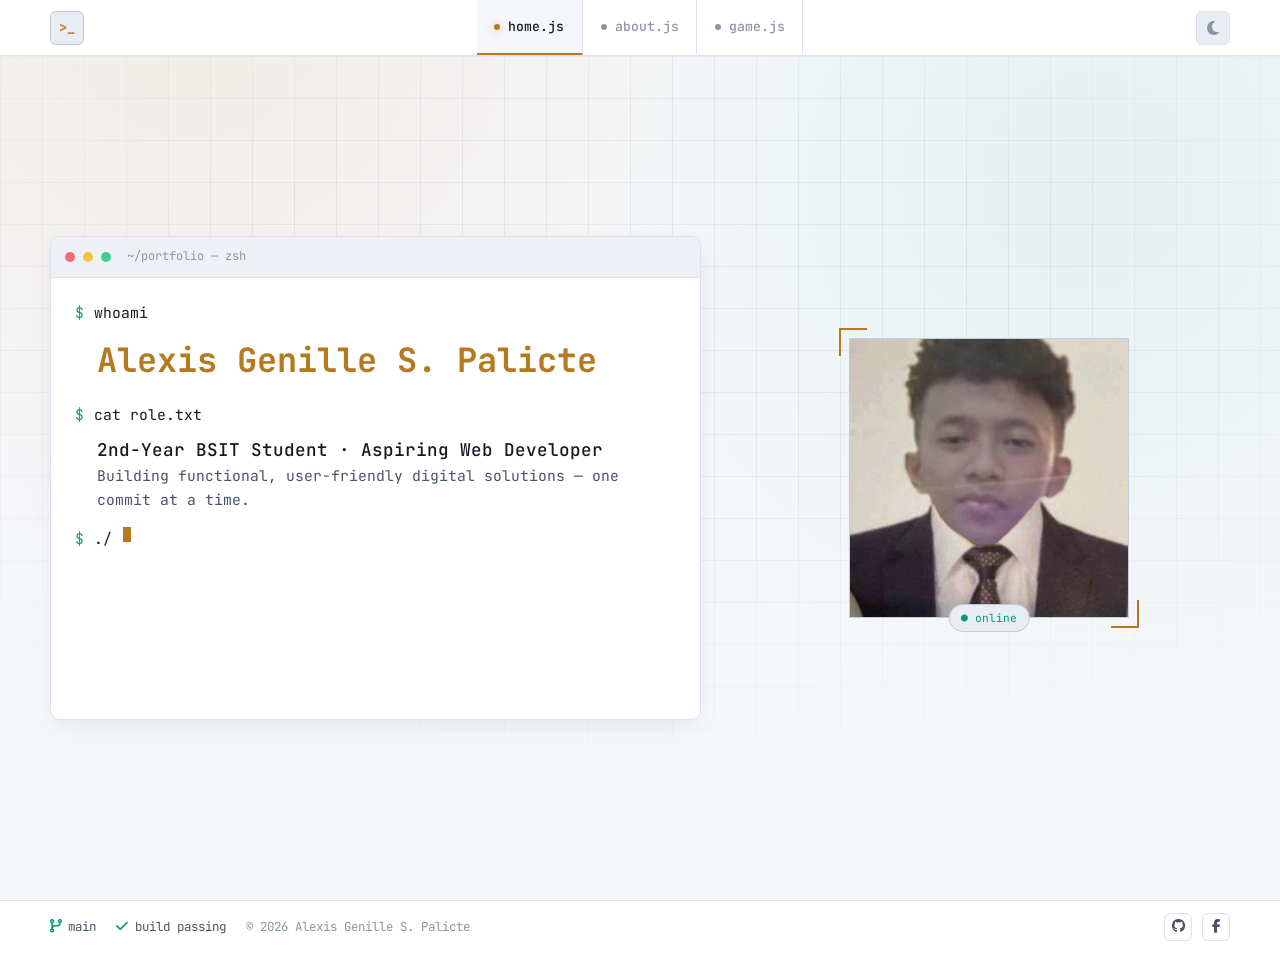
==== index.html @ ab134017 "first commit" ====
<!DOCTYPE html>
<html lang="en">
<head>
  <meta charset="UTF-8">
  <meta name="viewport" content="width=device-width, initial-scale=1.0">

  <!-- SEO Meta Tags -->
  <title>Alexis Genille S. Palicte | Web Developer</title>
  <meta name="description" content="Portfolio of Alexis Genille S. Palicte, 2nd-Year BSIT Student at the University of Mindanao and aspiring web developer. Building functional and user-friendly digital solutions.">
  <meta name="keywords" content="Alexis Genille Palicte, BSIT, University of Mindanao, Web Developer, Portfolio, Student">
  <meta name="author" content="Alexis Genille S. Palicte">

  <!-- Open Graph -->
  <meta property="og:title" content="Alexis Genille S. Palicte | Web Developer">
  <meta property="og:description" content="2nd-Year BSIT Student at the University of Mindanao. Building functional & user-friendly digital solutions.">
  <meta property="og:type" content="website">
  <meta property="og:image" content="2x2.jpg">
  <meta property="og:url" content="index.html">

  <!-- Twitter Card -->
  <meta name="twitter:card" content="summary">
  <meta name="twitter:title" content="Alexis Genille S. Palicte | Web Developer">
  <meta name="twitter:description" content="2nd-Year BSIT Student at the University of Mindanao.">
  <meta name="twitter:image" content="2x2.jpg">

  <!-- Google Fonts: JetBrains Mono / Inter -->
  <link rel="preconnect" href="https://fonts.googleapis.com">
  <link rel="preconnect" href="https://fonts.gstatic.com" crossorigin>
  <link href="https://fonts.googleapis.com/css2?family=JetBrains+Mono:wght@400;500;600;700;800&family=Inter:wght@400;500;600;700;800&display=swap" rel="stylesheet">

  <!-- Font Awesome 6 (Free) -->
  <link rel="stylesheet" href="https://cdnjs.cloudflare.com/ajax/libs/font-awesome/6.5.2/css/all.min.css">

  <!-- Favicon (inline SVG "AP") -->
  <link rel="icon" href="data:image/svg+xml,<svg xmlns='http://www.w3.org/2000/svg' viewBox='0 0 100 100'><rect width='100' height='100' rx='20' fill='%230a0e14'/><text x='50' y='65' font-size='38' font-family='monospace' font-weight='bold' fill='%23f0a93c' text-anchor='middle'>AP</text></svg>">

  <!-- Theme-color meta (read by browsers for UI tinting) -->
  <meta name="theme-color" content="#0a0e14" id="metaThemeColor">

  <!-- Anti-FOUC: apply saved theme before page renders -->
  <script>
    (function(){try{var t=localStorage.getItem('theme');if(t==='light'){document.documentElement.setAttribute('data-theme','light');var m=document.getElementById('metaThemeColor');if(m)m.setAttribute('content','#f6f7fa');}else if(!t&&window.matchMedia('(prefers-color-scheme: light)').matches){document.documentElement.setAttribute('data-theme','light');var m=document.getElementById('metaThemeColor');if(m)m.setAttribute('content','#f6f7fa');}}catch(e){}})();
  </script>

  <!-- Main Stylesheet -->
  <link rel="stylesheet" href="style.css">
</head>

<body>
  <a href="#main" class="skip-link">Skip to main content</a>

  <!-- ==================== NAVIGATION BAR ==================== -->
  <header class="navbar">
    <div class="container navbar__inner">
      <a href="index.html" class="nav-logo" aria-label="Alexis Palicte — Home">>_</a>

      <nav class="nav-links" id="navLinks" aria-label="Main navigation">
        <a href="index.html" class="nav-link active" aria-current="page"><span class="tab-dot"></span>home.js</a>
        <a href="about.html" class="nav-link"><span class="tab-dot"></span>about.js</a>
        <a href="game.html" class="nav-link"><span class="tab-dot"></span>game.js</a>
      </nav>

      <div class="nav-actions">
        <button class="theme-toggle" id="themeToggle" aria-label="Toggle light/dark theme" title="Toggle theme">
          <i class="fa-solid fa-sun" aria-hidden="true"></i>
        </button>
        <button class="nav-toggle" id="navToggle" aria-label="Toggle navigation menu" aria-expanded="false" aria-controls="navLinks">
          <i class="fa-solid fa-bars" aria-hidden="true"></i>
        </button>
      </div>
    </div>
  </header>

  <!-- ==================== HERO SECTION ==================== -->
  <main id="main">
    <section class="hero">
      <div class="container hero__inner">
        <!-- Left: Terminal-style intro -->
        <div class="terminal win fade-in">
          <div class="win__bar">
            <span class="win__dot win__dot--red"></span>
            <span class="win__dot win__dot--yellow"></span>
            <span class="win__dot win__dot--green"></span>
            <span class="win__path">~/portfolio — zsh</span>
          </div>
          <div class="terminal__body">
            <p class="terminal__line"><span class="terminal__prompt">$</span><span class="terminal__cmd">whoami</span></p>
            <p class="terminal__out">
              <span class="hero__name">Alexis Genille S. Palicte</span>
            </p>

            <p class="terminal__line"><span class="terminal__prompt">$</span><span class="terminal__cmd">cat role.txt</span></p>
            <p class="terminal__out">
              <span class="hero__title">2nd-Year BSIT Student · Aspiring Web Developer</span><br>
              <span class="hero__tagline">Building functional, user-friendly digital solutions — one commit at a time.</span>
            </p>

            <p class="terminal__line"><span class="terminal__prompt">$</span><span class="terminal__cmd">./contact --list</span><span class="cursor" aria-hidden="true"></span></p>

            <div class="terminal__actions">
              <a href="https://github.com/Alexis20050" target="_blank" rel="noopener noreferrer" class="social-btn social-btn--github">
                <i class="fa-brands fa-github" aria-hidden="true"></i> GitHub
              </a>
              <a href="https://www.facebook.com/kyrie.strong.3" target="_blank" rel="noopener noreferrer" class="social-btn social-btn--fb">
                <i class="fa-brands fa-facebook-f" aria-hidden="true"></i> Facebook
              </a>
              <a href="mailto:a.palicte.558276@umindanao.edu.ph" class="social-btn social-btn--email">
                <i class="fa-solid fa-envelope" aria-hidden="true"></i> Email
              </a>
            </div>

            <div class="cta-btns" style="margin-top: 1rem;">
              <a href="about.html" class="btn btn--primary"><i class="fa-solid fa-arrow-right" aria-hidden="true"></i> View Portfolio</a>
            </div>
          </div>
        </div>

        <!-- Right: Profile image -->
        <div class="hero__img-wrap fade-in">
          <div class="hero__img-frame">
            <img src="2x2.jpg" alt="Professional portrait of Alexis Genille S. Palicte" class="hero__img">
            <span class="hero__img-tag">● online</span>
          </div>
        </div>
      </div>
    </section>
  </main>

  <!-- ==================== FOOTER ==================== -->
  <footer class="footer">
    <div class="container footer__inner">
      <div class="footer__status">
        <span><i class="fa-solid fa-code-branch" aria-hidden="true"></i> main</span>
        <span><i class="fa-solid fa-check" aria-hidden="true"></i> build passing</span>
        <span class="footer__tagline">&copy; 2026 Alexis Genille S. Palicte</span>
      </div>
      <div class="footer__socials">
        <a href="https://github.com/Alexis20050" target="_blank" rel="noopener noreferrer" aria-label="GitHub profile">
          <i class="fa-brands fa-github" aria-hidden="true"></i>
        </a>
        <a href="https://www.facebook.com/kyrie.strong.3" target="_blank" rel="noopener noreferrer" aria-label="Facebook profile">
          <i class="fa-brands fa-facebook-f" aria-hidden="true"></i>
        </a>
      </div>
    </div>
  </footer>

  <!-- Shared JavaScript -->
  <script src="script.js"></script>
</body>
</html>
---- style.css ----
/* ============================================================
   PERSONAL PORTFOLIO WEBSITE — Alexis Genille S. Palicte
   Design system: "editor" — a dark IDE-inspired identity built
   for a working programmer, not a template.
   ============================================================ */

/* ---------- CSS Custom Properties (Theme) ---------- */
:root {
  /* surfaces */
  --bg: #0a0e14;
  --bg-raised: #0f1420;
  --bg-panel: #121826;
  --bg-panel-2: #182131;
  --bg-inset: #060911;

  /* borders */
  --border: #212b3d;
  --border-strong: #2e3a52;

  /* text */
  --text: #e8edf6;
  --text-muted: #90a0b7;
  --text-dim: #5b6883;

  /* accents — amber "compiling" + teal "success" + violet "keyword" */
  --accent: #f0a93c;
  --accent-dim: #c98a2e;
  --accent-soft: rgba(240, 169, 60, 0.12);
  --teal: #35d6b0;
  --teal-soft: rgba(53, 214, 176, 0.12);
  --violet: #b58cf5;
  --violet-soft: rgba(181, 140, 245, 0.12);
  --red: #f16b6f;

  /* legacy aliases kept so nothing silently breaks */
  --primary: var(--accent);
  --primary-dark: var(--accent-dim);
  --secondary: var(--teal);
  --white: var(--bg-panel);
  --text-dark: var(--text);
  --text-light: var(--text-muted);
  --bg-light: var(--bg);

  --shadow: 0 24px 60px -12px rgba(0, 0, 0, 0.55);
  --shadow-sm: 0 8px 24px -6px rgba(0, 0, 0, 0.4);
  --radius: 10px;
  --radius-sm: 6px;
  --transition: 0.2s cubic-bezier(0.4, 0, 0.2, 1);
  --nav-height: 56px;

  --font-mono: 'JetBrains Mono', 'Fira Code', ui-monospace, monospace;
  --font-main: 'Inter', system-ui, sans-serif;

  /* ambient effects */
  color-scheme: dark;
  --bg-glow-1: rgba(240, 169, 60, 0.06);
  --bg-glow-2: rgba(53, 214, 176, 0.05);
  --grid-line: rgba(255, 255, 255, 0.025);
  --overlay: rgba(6, 9, 17, 0.75);
}

/* ============================================================
   LIGHT THEME — "editor light"
   Overrides on <html data-theme="light">. Set early by an
   inline script so there is never a flash of the wrong theme.
   ============================================================ */
html[data-theme="light"] {
  color-scheme: light;

  /* surfaces */
  --bg: #f6f7fa;
  --bg-raised: #ffffff;
  --bg-panel: #ffffff;
  --bg-panel-2: #edf0f5;
  --bg-inset: #e8ecf3;

  /* borders */
  --border: #dce2ec;
  --border-strong: #c2cbda;

  /* text */
  --text: #151a25;
  --text-muted: #48536a;
  --text-dim: #8b96a9;

  /* accents — darkened for readable contrast on light surfaces */
  --accent: #b7791f;
  --accent-dim: #996419;
  --accent-soft: rgba(183, 121, 31, 0.13);
  --teal: #0d9877;
  --teal-soft: rgba(13, 152, 119, 0.12);
  --violet: #7c5cf0;
  --violet-soft: rgba(124, 92, 240, 0.12);
  --red: #d64550;

  /* ambient effects */
  --bg-glow-1: rgba(183, 121, 31, 0.09);
  --bg-glow-2: rgba(13, 152, 119, 0.07);
  --grid-line: rgba(21, 26, 37, 0.055);
  --overlay: rgba(21, 26, 37, 0.45);

  --shadow: 0 24px 60px -12px rgba(21, 26, 37, 0.18);
  --shadow-sm: 0 8px 24px -6px rgba(21, 26, 37, 0.1);
}

/* Light-mode micro overrides for values hardcoded for the dark theme */
html[data-theme="light"] .hero__img,
html[data-theme="light"] .about-bio__img {
  filter: grayscale(0.08) contrast(1.02);
}

html[data-theme="light"] .social-btn--github i { color: #334155; }
html[data-theme="light"] .social-btn--fb i     { color: #1e6fd9; }

html[data-theme="light"] .nav-link.active .tab-dot {
  box-shadow: 0 0 8px rgba(183, 121, 31, 0.5);
}

/* Smooth cross-fade when the theme is switched (JS adds/removes the class) */
html.theme-transition *,
html.theme-transition *::before,
html.theme-transition *::after {
  transition: background-color 0.3s ease, border-color 0.3s ease,
              color 0.3s ease, box-shadow 0.3s ease, fill 0.3s ease !important;
}

/* ---------- Reset & Base ---------- */
* {
  margin: 0;
  padding: 0;
  box-sizing: border-box;
}

html {
  scroll-behavior: smooth;
}

@media (prefers-reduced-motion: reduce) {
  html { scroll-behavior: auto; }
  *, *::before, *::after {
    animation-duration: 0.001ms !important;
    animation-iteration-count: 1 !important;
    transition-duration: 0.001ms !important;
    scroll-behavior: auto !important;
  }
}

body {
  font-family: var(--font-main);
  background-color: var(--bg);
  background-image:
    radial-gradient(circle at 15% 0%, var(--bg-glow-1), transparent 40%),
    radial-gradient(circle at 85% 20%, var(--bg-glow-2), transparent 40%);
  background-attachment: fixed;
  color: var(--text);
  line-height: 1.65;
  min-height: 100vh;
  display: flex;
  flex-direction: column;
  padding-top: var(--nav-height);
}

img {
  max-width: 100%;
  display: block;
}

a {
  text-decoration: none;
  color: var(--accent);
  transition: color var(--transition);
}

a:hover {
  color: #f6c479;
}

ul {
  list-style: none;
}

.container {
  width: min(1180px, 100% - 3rem);
  margin-inline: auto;
}

h1, h2, h3, h4 {
  line-height: 1.25;
  font-weight: 700;
  letter-spacing: -0.01em;
}

.section {
  padding: 5.5rem 0;
}

/* Section header styled as a code comment + file path */
.section__eyebrow {
  display: inline-flex;
  align-items: center;
  gap: 0.5rem;
  font-family: var(--font-mono);
  font-size: 0.8rem;
  color: var(--teal);
  margin-bottom: 0.9rem;
}

.section__eyebrow::before {
  content: '//';
  color: var(--text-dim);
}

.section__header {
  margin-bottom: 3rem;
}

.section__header h2 {
  font-family: var(--font-mono);
  font-size: clamp(1.5rem, 3.4vw, 2.1rem);
  color: var(--text);
  font-weight: 600;
}

.section__header h2 .fn {
  color: var(--violet);
}

.section__header h2 .punc {
  color: var(--text-dim);
}

.section__header p {
  color: var(--text-muted);
  margin-top: 0.6rem;
  max-width: 560px;
  font-size: 0.98rem;
}

/* ---------- Focus Styles (Accessibility) ---------- */
a:focus-visible,
button:focus-visible,
input:focus-visible,
select:focus-visible,
textarea:focus-visible {
  outline: 2px solid var(--accent);
  outline-offset: 2px;
  border-radius: 4px;
}

/* ---------- Skip Link ---------- */
.skip-link {
  position: absolute;
  top: -100px;
  left: 16px;
  background: var(--accent);
  color: #1a1200;
  font-weight: 600;
  padding: 0.6rem 1rem;
  border-radius: var(--radius-sm);
  z-index: 9999;
  transition: top var(--transition);
}

.skip-link:focus {
  top: 10px;
}

/* ============================================================
   NAVIGATION — styled as an editor tab bar
   ============================================================ */
.navbar {
  position: fixed;
  top: 0;
  left: 0;
  right: 0;
  height: var(--nav-height);
  background: var(--bg-raised);
  border-bottom: 1px solid var(--border);
  z-index: 1000;
}

.navbar__inner {
  height: 100%;
  display: flex;
  align-items: center;
  justify-content: space-between;
  gap: 1rem;
}

/* Logo badge — prompt glyph */
.nav-logo {
  display: inline-flex;
  align-items: center;
  justify-content: center;
  width: 34px;
  height: 34px;
  border-radius: var(--radius-sm);
  background: var(--bg-inset);
  border: 1px solid var(--border-strong);
  color: var(--accent);
  font-family: var(--font-mono);
  font-weight: 700;
  font-size: 0.85rem;
  transition: border-color var(--transition), color var(--transition);
  flex-shrink: 0;
}

.nav-logo:hover {
  border-color: var(--accent);
  color: #f6c479;
}

/* Nav links styled as file tabs */
.nav-links {
  display: flex;
  align-items: stretch;
  gap: 0;
  height: 100%;
}

.nav-link {
  display: inline-flex;
  align-items: center;
  gap: 0.5rem;
  padding: 0 1.1rem;
  height: 100%;
  color: var(--text-dim);
  font-family: var(--font-mono);
  font-weight: 500;
  font-size: 0.82rem;
  line-height: 1;
  border-right: 1px solid var(--border);
  border-bottom: 2px solid transparent;
  transition: background var(--transition), color var(--transition), border-color var(--transition);
}

.nav-link i {
  font-size: 0.85rem;
  color: inherit;
}

.nav-link .tab-dot {
  width: 6px;
  height: 6px;
  border-radius: 50%;
  background: var(--text-dim);
  flex-shrink: 0;
}

.nav-link:hover {
  color: var(--text);
  background: var(--bg-panel);
}

/* Active state — the "open file" tab */
.nav-link.active {
  color: var(--text);
  background: var(--bg);
  border-bottom-color: var(--accent);
}

.nav-link.active .tab-dot {
  background: var(--accent);
  box-shadow: 0 0 8px rgba(240, 169, 60, 0.7);
}

/* Hamburger (mobile) */
.nav-toggle {
  display: none;
  background: none;
  border: none;
  font-size: 1.3rem;
  color: var(--text);
  cursor: pointer;
  padding: 0.5rem;
  border-radius: var(--radius-sm);
}

.nav-toggle:hover {
  color: var(--accent);
}

/* Nav actions group (hamburger + theme toggle) */
.nav-actions {
  display: flex;
  align-items: center;
  gap: 0.6rem;
}

/* Theme toggle — editor-style button */
.theme-toggle {
  display: inline-flex;
  align-items: center;
  justify-content: center;
  width: 34px;
  height: 34px;
  background: var(--bg-inset);
  border: 1px solid var(--border);
  border-radius: var(--radius-sm);
  color: var(--text-dim);
  cursor: pointer;
  font-size: 1rem;
  line-height: 1;
  transition: border-color var(--transition), color var(--transition), background var(--transition);
}

.theme-toggle:hover {
  border-color: var(--accent);
  color: var(--accent);
}

.theme-toggle:active {
  transform: scale(0.92);
}

.theme-toggle i {
  pointer-events: none;
}

/* ============================================================
   FOOTER — styled as an editor status bar
   ============================================================ */
.footer {
  background: var(--bg-raised);
  border-top: 1px solid var(--border);
  color: var(--text-muted);
  padding: 0;
  margin-top: auto;
  font-family: var(--font-mono);
  font-size: 0.78rem;
}

.footer__inner {
  display: flex;
  align-items: center;
  justify-content: space-between;
  gap: 1.5rem;
  padding: 0.75rem 0;
  flex-wrap: wrap;
}

.footer__status {
  display: flex;
  align-items: center;
  gap: 1.25rem;
  flex-wrap: wrap;
}

.footer__status span {
  display: inline-flex;
  align-items: center;
  gap: 0.4rem;
  white-space: nowrap;
}

.footer__status i {
  color: var(--teal);
  font-size: 0.85rem;
}

.footer__center {
  text-align: center;
  color: var(--text-dim);
}

.footer__tagline {
  color: var(--text-dim);
}

.footer__socials {
  display: flex;
  gap: 0.6rem;
}

.footer__socials a {
  display: inline-flex;
  align-items: center;
  justify-content: center;
  width: 28px;
  height: 28px;
  border-radius: var(--radius-sm);
  background: var(--bg-panel);
  border: 1px solid var(--border);
  color: var(--text-muted);
  font-size: 0.85rem;
  transition: background var(--transition), color var(--transition), border-color var(--transition);
}

.footer__socials a:hover {
  border-color: var(--accent);
  color: var(--accent);
}

/* ============================================================
   IDE WINDOW CHROME (shared component)
   Used for hero terminal, cards, project repo cards
   ============================================================ */
.win {
  background: var(--bg-panel);
  border: 1px solid var(--border);
  border-radius: var(--radius);
  box-shadow: var(--shadow-sm);
  overflow: hidden;
}

.win__bar {
  display: flex;
  align-items: center;
  gap: 0.5rem;
  padding: 0.65rem 0.9rem;
  background: var(--bg-panel-2);
  border-bottom: 1px solid var(--border);
}

.win__dot {
  width: 10px;
  height: 10px;
  border-radius: 50%;
  background: var(--border-strong);
}

.win__dot--red { background: #f16b6f; }
.win__dot--yellow { background: #f0c33c; }
.win__dot--green { background: #3fcf8e; }

.win__path {
  margin-left: 0.5rem;
  font-family: var(--font-mono);
  font-size: 0.75rem;
  color: var(--text-dim);
}

/* ============================================================
   HOME PAGE — HERO
   ============================================================ */
.hero {
  position: relative;
  min-height: calc(100vh - var(--nav-height));
  display: flex;
  align-items: center;
  overflow: hidden;
  padding: 3.5rem 0;
}

.hero::before {
  content: '';
  position: absolute;
  inset: 0;
  background-image: linear-gradient(var(--grid-line) 1px, transparent 1px),
    linear-gradient(90deg, var(--grid-line) 1px, transparent 1px);
  background-size: 42px 42px;
  mask-image: radial-gradient(ellipse 80% 60% at 50% 30%, black 40%, transparent 100%);
  pointer-events: none;
}

.hero__inner {
  position: relative;
  z-index: 1;
  display: grid;
  grid-template-columns: 1.15fr 0.85fr;
  align-items: center;
  gap: 3rem;
}

/* Terminal-style intro */
.terminal {
  width: 100%;
  font-family: var(--font-mono);
}

.terminal__body {
  padding: 1.4rem 1.5rem 1.6rem;
  font-size: 0.92rem;
}

.terminal__line {
  display: flex;
  gap: 0.6rem;
  margin-bottom: 0.5rem;
  color: var(--text-muted);
  flex-wrap: wrap;
}

.terminal__prompt {
  color: var(--teal);
  flex-shrink: 0;
}

.terminal__cmd {
  color: var(--text);
}

.terminal__out {
  color: var(--text-muted);
  margin-left: 1.4rem;
  margin-bottom: 0.9rem;
}

.terminal__out strong {
  color: var(--text);
  font-weight: 600;
}

.hero__name {
  font-family: var(--font-mono);
  font-size: clamp(1.5rem, 3.4vw, 2.1rem);
  font-weight: 700;
  color: var(--accent);
  margin: 0.15rem 0 0.35rem;
}

.hero__title {
  font-size: clamp(0.98rem, 1.6vw, 1.1rem);
  color: var(--text);
  font-weight: 500;
}

.hero__tagline {
  font-size: 0.92rem;
  color: var(--text-muted);
  margin-top: 0.35rem;
  max-width: 460px;
}

.cursor {
  display: inline-block;
  width: 8px;
  height: 1.05em;
  background: var(--accent);
  margin-left: 2px;
  vertical-align: text-bottom;
  animation: blink 1s step-end infinite;
}

@keyframes blink {
  0%, 50% { opacity: 1; }
  50.01%, 100% { opacity: 0; }
}

.terminal__actions {
  display: flex;
  flex-wrap: wrap;
  gap: 0.7rem;
  margin-top: 1.3rem;
  padding-top: 1.1rem;
  border-top: 1px dashed var(--border);
}

/* Social buttons */
.social-btn {
  display: inline-flex;
  align-items: center;
  gap: 0.5rem;
  padding: 0.5rem 0.9rem;
  border-radius: var(--radius-sm);
  font-weight: 500;
  font-size: 0.82rem;
  font-family: var(--font-mono);
  background: var(--bg-panel-2);
  color: var(--text-muted);
  border: 1px solid var(--border);
  transition: transform var(--transition), border-color var(--transition), color var(--transition);
}

.social-btn i {
  font-size: 0.95rem;
}

.social-btn--github i  { color: #cbd5e1; }
.social-btn--fb i      { color: #6ab0f3; }
.social-btn--email i   { color: var(--accent); }

.social-btn:hover {
  transform: translateY(-2px);
  border-color: var(--border-strong);
  color: var(--text);
}

/* CTA buttons */
.cta-btns {
  display: flex;
  flex-wrap: wrap;
  gap: 0.9rem;
}

.btn {
  display: inline-flex;
  align-items: center;
  justify-content: center;
  gap: 0.5rem;
  padding: 0.7rem 1.5rem;
  border-radius: var(--radius-sm);
  font-weight: 600;
  font-size: 0.88rem;
  font-family: var(--font-mono);
  border: 1px solid transparent;
  cursor: pointer;
  transition: transform var(--transition), box-shadow var(--transition), background var(--transition), color var(--transition), border-color var(--transition);
}

.btn--primary {
  background: var(--accent);
  color: #1a1200;
  box-shadow: 0 4px 18px rgba(240, 169, 60, 0.25);
}

.btn--primary:hover {
  background: #f6c479;
  transform: translateY(-2px);
  box-shadow: 0 8px 22px rgba(240, 169, 60, 0.32);
  color: #1a1200;
}

.btn--secondary {
  background: var(--teal);
  color: #06231c;
  box-shadow: 0 4px 18px rgba(53, 214, 176, 0.25);
}

.btn--secondary:hover {
  background: #5fe6c6;
  transform: translateY(-2px);
  color: #06231c;
}

.btn--outline {
  background: transparent;
  color: var(--text);
  border-color: var(--border-strong);
}

.btn--outline:hover {
  border-color: var(--accent);
  color: var(--accent);
  transform: translateY(-2px);
}

/* Hero image — bracket frame instead of a circle avatar */
.hero__img-wrap {
  display: flex;
  justify-content: center;
  align-items: center;
  position: relative;
}

.hero__img-frame {
  position: relative;
  width: min(280px, 80%);
}

.hero__img-frame::before,
.hero__img-frame::after {
  content: '';
  position: absolute;
  width: 26px;
  height: 26px;
  border: 2px solid var(--accent);
  z-index: 2;
}

.hero__img-frame::before {
  top: -10px;
  left: -10px;
  border-right: none;
  border-bottom: none;
}

.hero__img-frame::after {
  bottom: -10px;
  right: -10px;
  border-left: none;
  border-top: none;
}

.hero__img {
  width: 100%;
  aspect-ratio: 1 / 1;
  object-fit: cover;
  border: 1px solid var(--border-strong);
  filter: grayscale(0.25) contrast(1.05);
}

.hero__img-tag {
  position: absolute;
  bottom: -14px;
  left: 50%;
  transform: translateX(-50%);
  background: var(--bg-inset);
  border: 1px solid var(--border-strong);
  color: var(--teal);
  font-family: var(--font-mono);
  font-size: 0.7rem;
  padding: 0.25rem 0.7rem;
  border-radius: 20px;
  white-space: nowrap;
  z-index: 3;
}

/* ============================================================
   ABOUT PAGE — BIO
   ============================================================ */
.about-bio {
  display: grid;
  grid-template-columns: 1.3fr 0.7fr;
  align-items: center;
  gap: 3.5rem;
  padding: 2.5rem;
}

.about-bio__text h2 {
  font-family: var(--font-mono);
  font-size: clamp(1.4rem, 3vw, 1.9rem);
  margin-bottom: 1.2rem;
  color: var(--text);
}

.about-bio__text h2 span {
  color: var(--accent);
}

.about-bio__text p {
  color: var(--text-muted);
  margin-bottom: 1rem;
  font-size: 0.96rem;
}

.about-bio__img-wrap {
  text-align: center;
}

.about-bio__img {
  width: 260px;
  height: 260px;
  object-fit: cover;
  border: 1px solid var(--border-strong);
  border-radius: var(--radius);
  filter: grayscale(0.25) contrast(1.05);
  margin: 0 auto;
}

/* Info cards */
.info-cards {
  display: grid;
  grid-template-columns: repeat(3, 1fr);
  gap: 1.25rem;
  margin-top: 2rem;
}

.info-card {
  background: var(--bg-panel);
  border: 1px solid var(--border);
  border-radius: var(--radius);
  padding: 1.5rem;
  text-align: left;
  transition: transform var(--transition), border-color var(--transition);
}

.info-card:hover {
  transform: translateY(-4px);
  border-color: var(--border-strong);
}

.info-card__icon {
  display: inline-flex;
  align-items: center;
  justify-content: center;
  width: 42px;
  height: 42px;
  border-radius: var(--radius-sm);
  background: var(--accent-soft);
  color: var(--accent);
  font-size: 1.15rem;
  margin-bottom: 0.9rem;
}

.info-card h3 {
  font-family: var(--font-mono);
  font-size: 0.95rem;
  margin-bottom: 0.35rem;
  color: var(--text);
}

.info-card p {
  color: var(--text-muted);
  font-size: 0.88rem;
}

/* ============================================================
   ABOUT PAGE — SKILLS (styled like a package manifest)
   ============================================================ */
.skills-grid {
  display: grid;
  grid-template-columns: repeat(auto-fit, minmax(210px, 1fr));
  gap: 1.1rem;
}

.skill-card {
  background: var(--bg-panel);
  border: 1px solid var(--border);
  border-radius: var(--radius);
  padding: 1.4rem;
  text-align: left;
  transition: transform var(--transition), border-color var(--transition);
  position: relative;
}

.skill-card:hover {
  transform: translateY(-4px);
  border-color: var(--border-strong);
}

.skill-card__top {
  display: flex;
  align-items: center;
  justify-content: space-between;
  margin-bottom: 0.9rem;
}

.skill-card__icon {
  font-size: 1.6rem;
}

.skill-card__version {
  font-family: var(--font-mono);
  font-size: 0.72rem;
  color: var(--text-dim);
  background: var(--bg-inset);
  border: 1px solid var(--border);
  padding: 0.15rem 0.5rem;
  border-radius: 20px;
}

.skill-card__icon--html     { color: #e34f26; }
.skill-card__icon--css      { color: #4d9fec; }
.skill-card__icon--java     { color: #f0a93c; }
.skill-card__icon--network  { color: #35d6b0; }
.skill-card__icon--python   { color: #6ab0f3; }

.skill-card h3 {
  font-family: var(--font-mono);
  font-size: 0.95rem;
  margin-bottom: 0.4rem;
  color: var(--text);
}

.skill-card p {
  color: var(--text-muted);
  font-size: 0.85rem;
}

/* ============================================================
   ABOUT PAGE — PROJECTS (styled like repo cards)
   ============================================================ */
.projects-grid {
  display: grid;
  grid-template-columns: repeat(2, 1fr);
  gap: 1.25rem;
}

.project-card {
  background: var(--bg-panel);
  border: 1px solid var(--border);
  border-radius: var(--radius);
  overflow: hidden;
  display: flex;
  flex-direction: column;
  transition: transform var(--transition), border-color var(--transition);
}

.project-card:hover {
  transform: translateY(-4px);
  border-color: var(--border-strong);
}

.project-card__img {
  width: 100%;
  height: 190px;
  object-fit: cover;
  object-position: top;
  border-bottom: 1px solid var(--border);
  filter: saturate(0.9);
}

.project-card__icon {
  display: flex;
  align-items: center;
  justify-content: center;
  font-size: 2.2rem;
  padding: 2.6rem 1rem;
  background: var(--bg-inset);
  color: var(--accent);
  border-bottom: 1px solid var(--border);
}

.project-card__icon--green { color: var(--teal); }
.project-card__icon--gray  { color: var(--text-dim); }

.project-card__body {
  padding: 1.35rem 1.4rem 1.5rem;
  display: flex;
  flex-direction: column;
  flex: 1;
}

.project-card__body h3 {
  font-family: var(--font-mono);
  font-size: 1rem;
  margin-bottom: 0.6rem;
  color: var(--text);
}

.project-card__body p {
  color: var(--text-muted);
  font-size: 0.88rem;
  margin-bottom: 1.1rem;
  flex: 1;
}

.project-tags {
  display: flex;
  flex-wrap: wrap;
  gap: 0.4rem;
}

.project-tag {
  display: inline-flex;
  align-items: center;
  gap: 0.35rem;
  background: var(--bg-inset);
  border: 1px solid var(--border);
  color: var(--text-muted);
  font-family: var(--font-mono);
  font-size: 0.72rem;
  font-weight: 500;
  padding: 0.22rem 0.6rem;
  border-radius: 20px;
}

.project-tag::before {
  content: '';
  width: 7px;
  height: 7px;
  border-radius: 50%;
  background: var(--accent);
  flex-shrink: 0;
}

.project-tag--green::before {
  background: var(--teal);
}

.projects-message {
  margin-top: 2.5rem;
  padding: 1.1rem 1.4rem;
  background: var(--bg-inset);
  border: 1px dashed var(--border-strong);
  border-radius: var(--radius);
  color: var(--text-muted);
  font-family: var(--font-mono);
  font-size: 0.85rem;
}

.projects-message i {
  color: var(--accent);
  margin-right: 0.6rem;
}

.download-cv {
  margin-top: 2rem;
}

/* ============================================================
   GAME PAGE — ROCK PAPER SCISSORS
   ============================================================ */
.game {
  min-height: calc(100vh - var(--nav-height));
  display: flex;
  align-items: flex-start;
  justify-content: center;
  padding: 3.5rem 0;
}

.game__card {
  width: min(650px, 100%);
  text-align: center;
}

.game__title {
  font-family: var(--font-mono);
  font-size: clamp(1.3rem, 3vw, 1.7rem);
  color: var(--text);
  margin-bottom: 0.3rem;
}

.game__subtitle {
  color: var(--text-muted);
  margin-bottom: 2rem;
  font-size: 0.92rem;
}

/* Scoreboard */
.game__scoreboard {
  display: grid;
  grid-template-columns: 1fr 1fr;
  gap: 1.25rem;
  margin-bottom: 1.8rem;
}

.game__score {
  background: var(--bg-inset);
  border: 1px solid var(--border);
  border-radius: var(--radius);
  padding: 1rem;
}

.game__score-label {
  font-family: var(--font-mono);
  font-size: 0.72rem;
  font-weight: 600;
  text-transform: uppercase;
  letter-spacing: 1px;
  color: var(--text-dim);
}

.game__score--computer .game__score-label { color: var(--teal); }

.game__score-number {
  font-family: var(--font-mono);
  font-size: 2.4rem;
  font-weight: 700;
  color: var(--text);
  line-height: 1.2;
}

/* Choice display */
.game__choices {
  display: flex;
  align-items: center;
  justify-content: center;
  gap: 1.5rem;
  margin-bottom: 1.5rem;
  min-height: 110px;
}

.game__choice-box {
  display: flex;
  flex-direction: column;
  align-items: center;
  gap: 0.4rem;
  width: 90px;
  padding: 1rem;
  background: var(--bg-inset);
  border: 1px solid var(--border);
  border-radius: var(--radius);
  transition: transform var(--transition), border-color var(--transition);
}

.game__choice-box.has-choice {
  transform: scale(1.05);
  border-color: var(--accent);
}

.game__emoji {
  font-size: 2.6rem;
  line-height: 1;
}

.game__choice-name {
  font-family: var(--font-mono);
  font-size: 0.72rem;
  font-weight: 600;
  color: var(--text-muted);
  text-transform: uppercase;
  letter-spacing: 0.5px;
}

.game__vs {
  font-family: var(--font-mono);
  font-size: 1.1rem;
  font-weight: 700;
  color: var(--text-dim);
}

/* Round result */
.game__result {
  font-family: var(--font-mono);
  font-size: 0.98rem;
  font-weight: 500;
  min-height: 2rem;
  margin-bottom: 1.8rem;
  color: var(--text);
}

/* Action buttons */
.game__actions {
  display: flex;
  flex-wrap: wrap;
  justify-content: center;
  gap: 1rem;
  margin-bottom: 1.8rem;
}

.game__btn {
  display: inline-flex;
  flex-direction: column;
  align-items: center;
  gap: 0.4rem;
  padding: 1rem 1.4rem;
  border: 1px solid var(--border);
  border-radius: var(--radius);
  background: var(--bg-inset);
  cursor: pointer;
  font-family: var(--font-main);
  transition: transform var(--transition), border-color var(--transition);
}

.game__btn:hover {
  transform: translateY(-4px);
  border-color: var(--accent);
}

.game__btn:disabled {
  opacity: 0.5;
  cursor: not-allowed;
  transform: none;
}

.game__btn-emoji {
  font-size: 2rem;
}

.game__btn-label {
  font-family: var(--font-mono);
  font-size: 0.85rem;
  font-weight: 600;
  color: var(--text);
}

/* Reset */
.game__reset {
  background: none;
  border: none;
  color: var(--text-dim);
  font-family: var(--font-mono);
  font-size: 0.85rem;
  cursor: pointer;
  text-decoration: underline;
  transition: color var(--transition);
}

.game__reset:hover {
  color: var(--accent);
}

/* Game over overlay */
.game__over {
  display: none;
  position: fixed;
  inset: 0;
  background: var(--overlay);
  backdrop-filter: blur(4px);
  z-index: 2000;
  align-items: center;
  justify-content: center;
  padding: 1rem;
}

.game__over.show {
  display: flex;
}

.game__over-card {
  background: var(--bg-panel);
  border: 1px solid var(--border-strong);
  border-radius: var(--radius);
  box-shadow: var(--shadow);
  padding: 2.2rem;
  text-align: center;
  max-width: 420px;
  width: 100%;
}

.game__over-card h3 {
  font-family: var(--font-mono);
  font-size: 1.5rem;
  margin-bottom: 0.8rem;
  color: var(--text);
}

.game__over-card p {
  color: var(--text-muted);
  margin-bottom: 1.8rem;
  font-size: 0.92rem;
}

/* ============================================================
   ANIMATIONS
   ============================================================ */
.fade-in {
  opacity: 0;
  transform: translateY(20px);
  transition: opacity 0.6s ease, transform 0.6s ease;
}

.fade-in.visible {
  opacity: 1;
  transform: translateY(0);
}

/* ============================================================
   RESPONSIVE BREAKPOINTS
   ============================================================ */

/* Tablet / small desktop — 992px */
@media (max-width: 992px) {
  .hero__inner {
    grid-template-columns: 1fr;
    gap: 2.5rem;
  }

  .hero__img-wrap {
    order: -1;
  }

  .about-bio {
    grid-template-columns: 1fr;
    text-align: left;
  }

  .about-bio__img-wrap {
    order: -1;
    text-align: center;
  }

  .projects-grid {
    grid-template-columns: repeat(2, 1fr);
  }
}

/* Mobile landscape — 768px */
@media (max-width: 768px) {
  /* Hamburger nav */
  .nav-toggle {
    display: block;
  }

  .nav-links {
    position: absolute;
    top: var(--nav-height);
    left: 0;
    right: 0;
    flex-direction: column;
    align-items: stretch;
    background: var(--bg-raised);
    border-bottom: 1px solid var(--border);
    box-shadow: var(--shadow);
    padding: 0.4rem 0 0.6rem;
    gap: 0;
    transform: translateY(-150%);
    opacity: 0;
    visibility: hidden;
    transition: transform 0.3s ease, opacity 0.3s ease, visibility 0.3s;
    height: auto;
  }

  .nav-links.open {
    transform: translateY(0);
    opacity: 1;
    visibility: visible;
  }

  .nav-link {
    padding: 0.85rem 1.5rem;
    justify-content: flex-start;
    height: auto;
    border-right: none;
    border-left: 2px solid transparent;
    border-bottom: none;
  }

  .nav-link.active {
    border-left-color: var(--accent);
    border-bottom: none;
  }

  .footer__inner {
    flex-direction: column;
    align-items: flex-start;
    gap: 0.6rem;
    padding: 1rem 0;
  }

  .footer__center {
    text-align: left;
  }

  .footer__socials {
    justify-content: flex-start;
  }

  .info-cards {
    grid-template-columns: 1fr;
  }

  .about-bio {
    padding: 1.6rem;
  }

  .about-bio__img {
    width: 200px;
    height: 200px;
  }

  .projects-grid {
    grid-template-columns: 1fr;
  }
}

/* Small mobile — 480px */
@media (max-width: 480px) {
  :root {
    --nav-height: 52px;
  }

  .container {
    width: min(100% - 1.5rem, 1200px);
  }

  .section {
    padding: 3.2rem 0;
  }

  .hero {
    padding: 2.5rem 0;
  }

  .terminal__body {
    padding: 1.1rem 1.1rem 1.3rem;
    font-size: 0.82rem;
  }

  .game__card {
    padding: 1.4rem;
  }

  .game {
    padding: 1.8rem 0;
  }

  .social-btn {
    padding: 0.45rem 0.8rem;
    font-size: 0.78rem;
  }

  .btn {
    padding: 0.65rem 1.2rem;
    font-size: 0.85rem;
  }

  .win__path {
    display: none;
  }
}
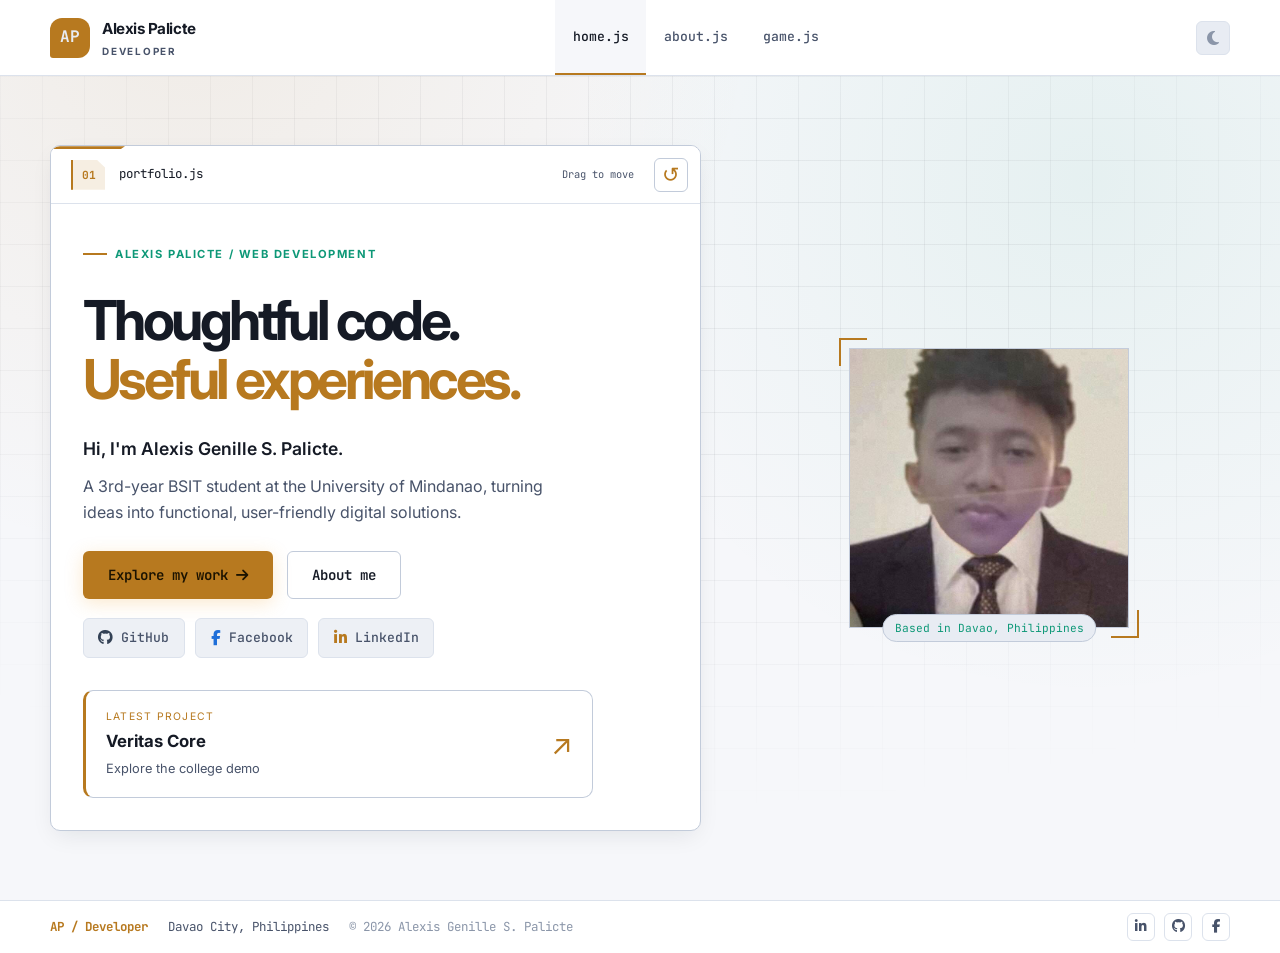
==== commit eed0740c: "Refresh portfolio branding, projects, profile and LinkedIn contact" ====
--- a/index.html
+++ b/index.html
@@ -6,13 +6,13 @@
 
   <!-- SEO Meta Tags -->
   <title>Alexis Genille S. Palicte | Web Developer</title>
-  <meta name="description" content="Portfolio of Alexis Genille S. Palicte, 2nd-Year BSIT Student at the University of Mindanao and aspiring web developer. Building functional and user-friendly digital solutions.">
+  <meta name="description" content="Portfolio of Alexis Genille S. Palicte, 3rd-Year BSIT Student at the University of Mindanao and aspiring web developer. Building functional and user-friendly digital solutions.">
   <meta name="keywords" content="Alexis Genille Palicte, BSIT, University of Mindanao, Web Developer, Portfolio, Student">
   <meta name="author" content="Alexis Genille S. Palicte">
 
   <!-- Open Graph -->
   <meta property="og:title" content="Alexis Genille S. Palicte | Web Developer">
-  <meta property="og:description" content="2nd-Year BSIT Student at the University of Mindanao. Building functional & user-friendly digital solutions.">
+  <meta property="og:description" content="3rd-Year BSIT Student at the University of Mindanao. Building functional & user-friendly digital solutions.">
   <meta property="og:type" content="website">
   <meta property="og:image" content="2x2.jpg">
   <meta property="og:url" content="index.html">
@@ -20,7 +20,7 @@
   <!-- Twitter Card -->
   <meta name="twitter:card" content="summary">
   <meta name="twitter:title" content="Alexis Genille S. Palicte | Web Developer">
-  <meta name="twitter:description" content="2nd-Year BSIT Student at the University of Mindanao.">
+  <meta name="twitter:description" content="3rd-Year BSIT Student at the University of Mindanao.">
   <meta name="twitter:image" content="2x2.jpg">
 
   <!-- Google Fonts: JetBrains Mono / Inter -->
@@ -52,12 +52,12 @@
   <!-- ==================== NAVIGATION BAR ==================== -->
   <header class="navbar">
     <div class="container navbar__inner">
-      <a href="index.html" class="nav-logo" aria-label="Alexis Palicte — Home">>_</a>
+      <a href="index.html" class="nav-logo" aria-label="Alexis Palicte — Home"><span class="brand-mark">AP</span><span class="brand-name">Alexis Palicte<small>Developer</small></span></a>
 
       <nav class="nav-links" id="navLinks" aria-label="Main navigation">
-        <a href="index.html" class="nav-link active" aria-current="page"><span class="tab-dot"></span>home.js</a>
-        <a href="about.html" class="nav-link"><span class="tab-dot"></span>about.js</a>
-        <a href="game.html" class="nav-link"><span class="tab-dot"></span>game.js</a>
+        <a href="index.html" class="nav-link active" aria-current="page">home.js</a>
+        <a href="about.html" class="nav-link">about.js</a>
+        <a href="game.html" class="nav-link">game.js</a>
       </nav>
 
       <div class="nav-actions">
@@ -75,51 +75,49 @@
   <main id="main">
     <section class="hero">
       <div class="container hero__inner">
-        <!-- Left: Terminal-style intro -->
-        <div class="terminal win fade-in">
-          <div class="win__bar">
-            <span class="win__dot win__dot--red"></span>
-            <span class="win__dot win__dot--yellow"></span>
-            <span class="win__dot win__dot--green"></span>
-            <span class="win__path">~/portfolio — zsh</span>
+        <div class="hero__intro editor-panel fade-in">
+          <div class="panel-heading panel-heading--movable">
+            <button class="panel-drag" id="portfolioDrag" type="button" aria-label="Move portfolio panel" aria-describedby="portfolioDragHint">
+              <span class="panel-heading__index" aria-hidden="true">01</span>
+              <span class="panel-heading__file">portfolio.js</span>
+              <span class="panel-drag__hint" aria-hidden="true">Drag to move</span>
+            </button>
+            <button class="panel-reset" id="portfolioReset" type="button" aria-label="Reset portfolio panel position" title="Reset position">&#8634;</button>
+            <span class="sr-only" id="portfolioDragHint">Drag to move, or use the arrow keys. Press Escape to reset the position.</span>
           </div>
-          <div class="terminal__body">
-            <p class="terminal__line"><span class="terminal__prompt">$</span><span class="terminal__cmd">whoami</span></p>
-            <p class="terminal__out">
-              <span class="hero__name">Alexis Genille S. Palicte</span>
-            </p>
-
-            <p class="terminal__line"><span class="terminal__prompt">$</span><span class="terminal__cmd">cat role.txt</span></p>
-            <p class="terminal__out">
-              <span class="hero__title">2nd-Year BSIT Student · Aspiring Web Developer</span><br>
-              <span class="hero__tagline">Building functional, user-friendly digital solutions — one commit at a time.</span>
-            </p>
-
-            <p class="terminal__line"><span class="terminal__prompt">$</span><span class="terminal__cmd">./contact --list</span><span class="cursor" aria-hidden="true"></span></p>
-
-            <div class="terminal__actions">
+          <div class="editor-panel__body">
+          <p class="section__eyebrow">Alexis Palicte / Web development</p>
+          <h1 class="hero__headline">Thoughtful code.<br><span>Useful experiences.</span></h1>
+          <p class="hero__introduction">Hi, I'm Alexis Genille S. Palicte.</p>
+          <p class="hero__description">A 3rd-year BSIT student at the University of Mindanao, turning ideas into functional, user-friendly digital solutions.</p>
+          <div class="cta-btns">
+            <a href="about.html#projects" class="btn btn--primary">Explore my work <i class="fa-solid fa-arrow-right" aria-hidden="true"></i></a>
+            <a href="about.html" class="btn btn--outline">About me</a>
+          </div>
+          <div class="hero__socials">
               <a href="https://github.com/Alexis20050" target="_blank" rel="noopener noreferrer" class="social-btn social-btn--github">
                 <i class="fa-brands fa-github" aria-hidden="true"></i> GitHub
               </a>
               <a href="https://www.facebook.com/kyrie.strong.3" target="_blank" rel="noopener noreferrer" class="social-btn social-btn--fb">
                 <i class="fa-brands fa-facebook-f" aria-hidden="true"></i> Facebook
               </a>
-              <a href="mailto:a.palicte.558276@umindanao.edu.ph" class="social-btn social-btn--email">
-                <i class="fa-solid fa-envelope" aria-hidden="true"></i> Email
+              <a href="https://www.linkedin.com/in/alexis-genille-palicte-8194b232a" target="_blank" rel="noopener noreferrer" class="social-btn social-btn--linkedin">
+                <i class="fa-brands fa-linkedin-in" aria-hidden="true"></i> LinkedIn
               </a>
             </div>
+          <a class="latest-project" href="https://veritas-core-college-demo.onrender.com/" target="_blank" rel="noopener noreferrer">
+            <span><small>Latest project</small><strong>Veritas Core</strong><span>Explore the college demo</span></span>
+            <span class="latest-project__arrow" aria-hidden="true">&#8599;</span>
+          </a>
+        </div>
 
-            <div class="cta-btns" style="margin-top: 1rem;">
-              <a href="about.html" class="btn btn--primary"><i class="fa-solid fa-arrow-right" aria-hidden="true"></i> View Portfolio</a>
-            </div>
-          </div>
         </div>
 
         <!-- Right: Profile image -->
         <div class="hero__img-wrap fade-in">
           <div class="hero__img-frame">
             <img src="2x2.jpg" alt="Professional portrait of Alexis Genille S. Palicte" class="hero__img">
-            <span class="hero__img-tag">● online</span>
+            <span class="hero__img-tag">Based in Davao, Philippines</span>
           </div>
         </div>
       </div>
@@ -130,11 +128,14 @@
   <footer class="footer">
     <div class="container footer__inner">
       <div class="footer__status">
-        <span><i class="fa-solid fa-code-branch" aria-hidden="true"></i> main</span>
-        <span><i class="fa-solid fa-check" aria-hidden="true"></i> build passing</span>
+        <span class="footer__brand">AP / Developer</span>
+        <span>Davao City, Philippines</span>
         <span class="footer__tagline">&copy; 2026 Alexis Genille S. Palicte</span>
       </div>
       <div class="footer__socials">
+        <a href="https://www.linkedin.com/in/alexis-genille-palicte-8194b232a" target="_blank" rel="noopener noreferrer" aria-label="LinkedIn profile">
+          <i class="fa-brands fa-linkedin-in" aria-hidden="true"></i>
+        </a>
         <a href="https://github.com/Alexis20050" target="_blank" rel="noopener noreferrer" aria-label="GitHub profile">
           <i class="fa-brands fa-github" aria-hidden="true"></i>
         </a>
@@ -148,4 +149,4 @@
   <!-- Shared JavaScript -->
   <script src="script.js"></script>
 </body>
-</html>+</html>
--- a/style.css
+++ b/style.css
@@ -503,33 +503,6 @@
   overflow: hidden;
 }
 
-.win__bar {
-  display: flex;
-  align-items: center;
-  gap: 0.5rem;
-  padding: 0.65rem 0.9rem;
-  background: var(--bg-panel-2);
-  border-bottom: 1px solid var(--border);
-}
-
-.win__dot {
-  width: 10px;
-  height: 10px;
-  border-radius: 50%;
-  background: var(--border-strong);
-}
-
-.win__dot--red { background: #f16b6f; }
-.win__dot--yellow { background: #f0c33c; }
-.win__dot--green { background: #3fcf8e; }
-
-.win__path {
-  margin-left: 0.5rem;
-  font-family: var(--font-mono);
-  font-size: 0.75rem;
-  color: var(--text-dim);
-}
-
 /* ============================================================
    HOME PAGE — HERO
    ============================================================ */
@@ -668,7 +641,7 @@
 
 .social-btn--github i  { color: #cbd5e1; }
 .social-btn--fb i      { color: #6ab0f3; }
-.social-btn--email i   { color: var(--accent); }
+.social-btn--linkedin i { color: var(--accent); }
 
 .social-btn:hover {
   transform: translateY(-2px);
@@ -931,6 +904,8 @@
 }
 
 .skill-card__icon--html     { color: #e34f26; }
+.skill-card__icon--laravel  { color: #f55247; }
+.skill-card__icon--flutter  { color: #42a5f5; }
 .skill-card__icon--css      { color: #4d9fec; }
 .skill-card__icon--java     { color: #f0a93c; }
 .skill-card__icon--network  { color: #35d6b0; }
@@ -1457,7 +1432,117 @@
     font-size: 0.85rem;
   }
 
-  .win__path {
-    display: none;
-  }
-}+}
+/* Personal identity: AP / Developer */
+:root { --nav-height: 76px; }
+.nav-logo { width: auto; height: auto; gap: 0.75rem; border: 0; background: none; text-align: left; }
+.brand-mark { display: grid; place-items: center; width: 40px; height: 40px; background: var(--accent); color: var(--bg-inset); border-radius: 12px 12px 12px 3px; font-size: 1rem; }
+.brand-name { color: var(--text); font-family: var(--font-main); font-size: 0.95rem; letter-spacing: -0.03em; }
+.brand-name small { display: block; color: var(--text-muted); font-size: 0.62rem; text-transform: uppercase; letter-spacing: 0.18em; margin-top: 2px; }
+.nav-link { font-family: var(--font-main); border-right: 0; color: var(--text-muted); }
+.section__eyebrow { font-family: var(--font-main); text-transform: uppercase; letter-spacing: 0.14em; font-size: 0.7rem; font-weight: 700; }
+.section__eyebrow::before { content: ''; width: 24px; height: 2px; background: var(--accent); }
+.section__header h1, .section__header h2 { font-family: var(--font-main); font-size: clamp(1.7rem, 4vw, 2.6rem); }
+.hero__intro { min-width: 0; }
+.hero__headline { font-size: clamp(2.5rem, 5.4vw, 4.5rem); letter-spacing: -0.065em; line-height: 1.08; margin: 0.8rem 0 1.5rem; }
+.hero__headline span { color: var(--accent); }
+.hero__introduction { font-size: 1.1rem; font-weight: 600; margin-bottom: 0.65rem; }
+.hero__description { color: var(--text-muted); max-width: 500px; margin-bottom: 1.6rem; }
+.hero__socials { display: flex; flex-wrap: wrap; gap: 0.65rem; margin-top: 1.2rem; }
+.latest-project { display: flex; align-items: center; justify-content: space-between; gap: 1rem; padding: 1.1rem 1.25rem; margin-top: 2rem; max-width: 510px; border: 1px solid var(--border-strong); border-left: 3px solid var(--accent); border-radius: var(--radius); background: var(--bg-panel); color: var(--text); }
+.latest-project small, .latest-project strong, .latest-project span span { display: block; }
+.latest-project small { color: var(--accent); text-transform: uppercase; letter-spacing: 0.12em; font-size: 0.65rem; }
+.latest-project strong { font-size: 1.05rem; margin: 0.15rem 0; }
+.latest-project span span { color: var(--text-muted); font-size: 0.8rem; }
+.latest-project:hover { border-color: var(--accent); color: var(--text); }
+.latest-project__arrow { font-size: 1.8rem; color: var(--accent); }
+.panel-heading { display: flex; align-items: center; gap: 0.75rem; padding: 1rem 1.25rem; border-bottom: 1px solid var(--border); text-align: left; font-size: 0.8rem; }
+
+.panel-heading__detail { margin-left: auto; color: var(--text-muted); font-size: 0.7rem; }
+#projects { scroll-margin-top: var(--nav-height); }
+.project-card--featured { border-color: var(--accent); }
+.project-card__cover { min-height: 190px; padding: 1.6rem; display: flex; justify-content: space-between; align-items: flex-end; gap: 1rem; background: linear-gradient(120deg, var(--bg-inset), var(--bg-panel-2)); border-bottom: 1px solid var(--border); color: var(--accent); }
+.project-card__cover > span:first-child { font-size: 1.9rem; line-height: 1.05; letter-spacing: 0.12em; }
+.project-card__cover-caption { max-width: 130px; color: var(--text-muted); font-size: 0.72rem; text-align: right; }
+.project-card__body .project-card__eyebrow { color: var(--accent); font-size: 0.65rem; font-weight: 700; text-transform: uppercase; letter-spacing: 0.15em; flex: 0; margin-bottom: 0.6rem; }
+.project-card__link { display: inline-flex; align-items: center; gap: 0.6rem; align-self: flex-start; margin-top: 1.2rem; font-weight: 600; font-size: 0.85rem; }
+.footer__brand { color: var(--accent); font-weight: 700; }
+@media (max-width: 480px) {
+  .brand-name { font-size: 0.8rem; }
+  .brand-mark { width: 34px; height: 34px; }
+  .panel-heading { padding: 0.8rem; gap: 0.5rem; }
+  .panel-heading__detail { display: none; }
+  .hero__headline { font-size: clamp(2.2rem, 10vw, 3rem); }
+}
+
+/* Custom numbered file rails replace operating-system window controls. */
+.nav-link { font-family: var(--font-mono); }
+.editor-panel { background: var(--bg-panel); border: 1px solid var(--border-strong); border-radius: var(--radius); overflow: hidden; box-shadow: var(--shadow-sm); }
+.panel-heading { position: relative; background: var(--bg-raised); font-family: var(--font-mono); padding: 0.85rem 1.25rem; gap: 0.9rem; }
+.panel-heading::before { content: ''; position: absolute; top: 0; left: 0; width: 74px; height: 3px; background: var(--accent); clip-path: polygon(0 0, 100% 0, 94% 100%, 0 100%); }
+.panel-heading__index { display: grid; place-items: center; flex-shrink: 0; width: 34px; height: 30px; background: var(--accent-soft); color: var(--accent); border-left: 2px solid var(--accent); clip-path: polygon(0 0, 76% 0, 100% 26%, 100% 100%, 0 100%); font-size: 0.7rem; font-weight: 700; }
+.panel-heading__file { color: var(--text); font-size: 0.78rem; }
+.panel-heading__detail { letter-spacing: 0.04em; }
+.panel-heading::after { content: ''; width: 22px; height: 10px; flex-shrink: 0; background: repeating-linear-gradient(120deg, transparent 0 5px, var(--border-strong) 5px 7px); }
+.editor-panel__body { padding: clamp(1.1rem, 3vw, 2rem); }
+.editor-panel .hero__headline { font-size: clamp(2rem, 4.3vw, 3.5rem); }
+@media (max-width: 480px) {
+  .editor-panel .hero__headline { font-size: clamp(1.8rem, 8.5vw, 2.5rem); }
+}
+
+/* Movable home panel; only the file tab captures drag gestures. */
+.editor-panel { position: relative; z-index: 2; translate: var(--panel-x, 0px) var(--panel-y, 0px); }
+.panel-heading--movable { padding: 0; gap: 0; }
+.panel-heading--movable::after { display: none; }
+.panel-drag { display: flex; align-items: center; gap: 0.9rem; flex: 1; min-width: 0; padding: 0.85rem 1.25rem; border: 0; background: transparent; color: var(--text); font: inherit; text-align: left; cursor: grab; touch-action: none; user-select: none; }
+.panel-drag__hint { margin-left: auto; color: var(--text-muted); font-size: 0.65rem; }
+.editor-panel.is-dragging .panel-drag { cursor: grabbing; }
+.editor-panel.is-dragging { box-shadow: var(--shadow); }
+.panel-reset { flex-shrink: 0; margin-right: 0.75rem; width: 34px; height: 34px; border: 1px solid var(--border-strong); border-radius: 6px; background: var(--bg-panel); color: var(--accent); font-size: 1.3rem; cursor: pointer; }
+.panel-reset:hover { background: var(--accent-soft); }
+.sr-only { position: absolute; width: 1px; height: 1px; padding: 0; margin: -1px; overflow: hidden; clip-path: inset(50%); white-space: nowrap; border: 0; }
+@media (max-width: 480px) {
+  .panel-drag { padding: 0.85rem; gap: 0.6rem; }
+  .panel-drag__hint { display: none; }
+}
+
+/* About: a personal profile, toolkit and selected work. */
+.about-page #profile, .about-page #toolkit { scroll-margin-top: calc(var(--nav-height) + 20px); }
+.about-intro { padding-top: 4rem; }
+.about-intro > .container > .section__header h1 { font-size: clamp(2.3rem, 5.5vw, 4.2rem); letter-spacing: -0.055em; line-height: 1.1; }
+.about-intro h1 span { color: var(--accent); }
+.about-jump { display: flex; flex-wrap: wrap; gap: 0.6rem; margin-top: 1.6rem; }
+.about-jump a { padding: 0.5rem 0.8rem; border: 1px solid var(--border-strong); border-radius: var(--radius-sm); background: var(--bg-panel); color: var(--text-muted); font: 0.75rem var(--font-mono); }
+.about-jump a:hover { color: var(--accent); border-color: var(--accent); }
+.about-page .about-bio { gap: 3rem; }
+.about-page .about-bio__text h2 { font-family: var(--font-main); font-size: clamp(1.5rem, 3vw, 2rem); letter-spacing: -0.035em; }
+.about-page .about-bio__lead { color: var(--text); font-size: 1.1rem; }
+.about-page .about-bio .cta-btns { margin-top: 1.5rem; }
+.about-page .about-bio__img { width: min(260px, 100%); height: auto; aspect-ratio: 1; border-radius: 12px 12px 40px 12px; }
+.about-photo-caption { margin-top: 1rem; font-weight: 600; font-size: 0.85rem; }
+.about-photo-caption span { display: block; color: var(--text-muted); font-weight: 400; font-size: 0.75rem; margin-top: 0.2rem; }
+.about-page .info-card { position: relative; padding-left: 4.8rem; }
+.about-page .info-card__icon { position: absolute; left: 1.2rem; top: 1.5rem; }
+.about-page .info-card h3 { font-size: 0.75rem; color: var(--text-muted); }
+.about-page .info-card p { color: var(--text); }
+.about-toolkit { border-block: 1px solid var(--border); background: var(--bg-raised); }
+.about-page .skills-grid { grid-template-columns: repeat(3, minmax(0, 1fr)); }
+.about-page .skill-card { border-top: 2px solid var(--border-strong); }
+.about-page .skill-card:hover { border-top-color: var(--accent); }
+.about-page .skill-card__version { color: var(--text-muted); font-size: 0.65rem; }
+.about-page .project-card__body h3 { font-family: var(--font-main); font-size: 1.2rem; line-height: 1.4; }
+.about-page .project-card__img, .about-page .project-card__cover, .about-page .project-card__icon { height: 210px; min-height: 210px; }
+.about-page .project-card__link { border-bottom: 1px solid var(--accent); padding-bottom: 0.25rem; }
+.about-contact { display: flex; align-items: center; justify-content: space-between; gap: 2rem; margin-top: 3rem; padding: clamp(1.5rem, 4vw, 3rem); border: 1px solid var(--border-strong); border-left: 3px solid var(--accent); border-radius: var(--radius); background: var(--bg-panel); }
+.about-contact h2 { font-size: clamp(1.5rem, 3vw, 2rem); margin-bottom: 0.7rem; }
+.about-contact p:not(.section__eyebrow) { color: var(--text-muted); max-width: 460px; font-size: 0.9rem; }
+.about-contact .btn { flex-shrink: 0; }
+@media (max-width: 768px) {
+  .about-page .skills-grid { grid-template-columns: repeat(2, minmax(0, 1fr)); }
+  .about-contact { flex-direction: column; align-items: flex-start; }
+}
+@media (max-width: 480px) {
+  .about-page .skills-grid { grid-template-columns: 1fr; }
+  .about-jump a { font-size: 0.65rem; padding: 0.5rem 0.65rem; }
+  .about-page .about-bio { gap: 2rem; }
+}
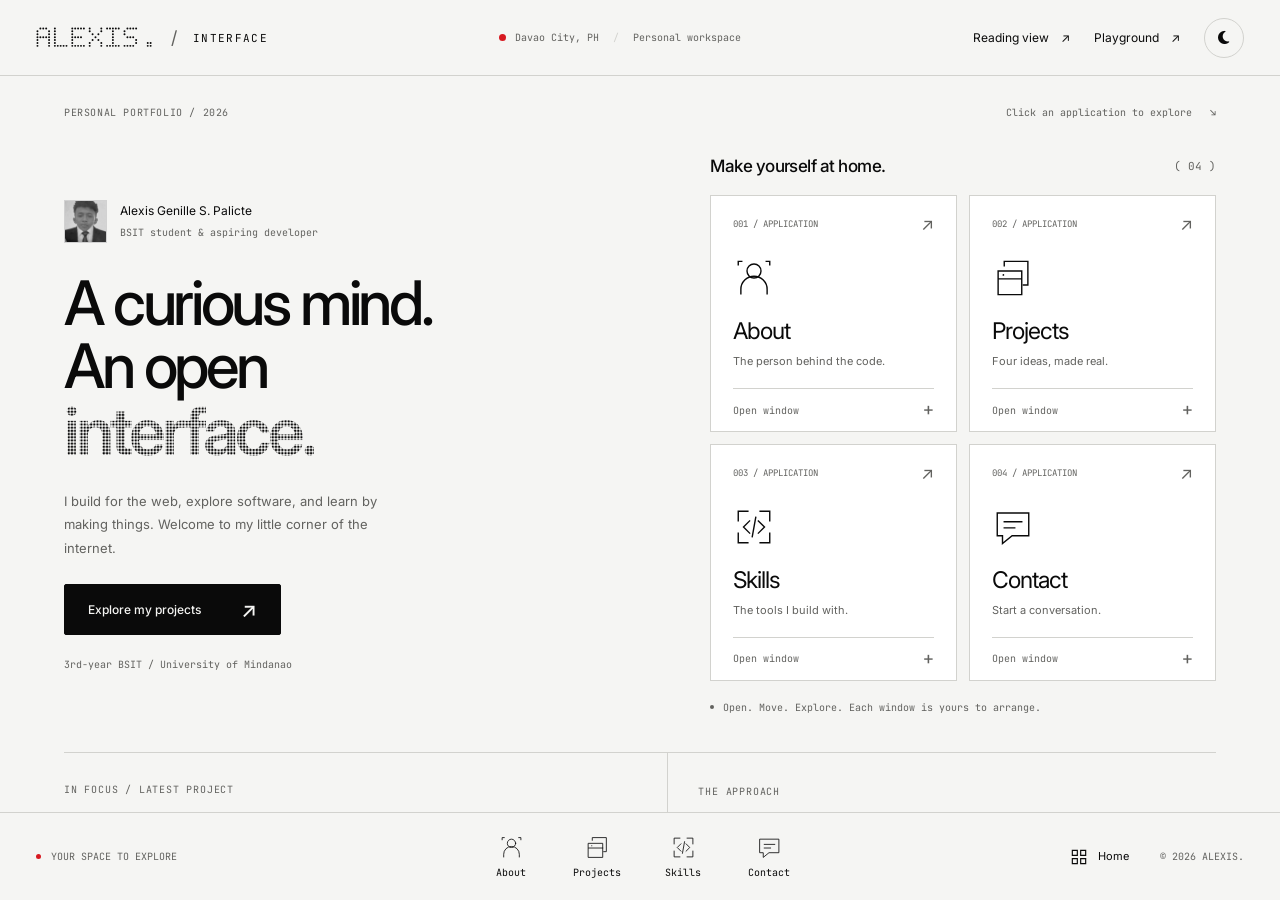
==== commit 3f9cacb3: "Build Nothing-inspired interactive portfolio interface" ====
--- a/index.html
+++ b/index.html
@@ -5,13 +5,13 @@
   <meta name="viewport" content="width=device-width, initial-scale=1.0">
 
   <!-- SEO Meta Tags -->
-  <title>Alexis Genille S. Palicte | Web Developer</title>
+  <title>Alexis / Interface — Developer Portfolio</title>
   <meta name="description" content="Portfolio of Alexis Genille S. Palicte, 3rd-Year BSIT Student at the University of Mindanao and aspiring web developer. Building functional and user-friendly digital solutions.">
   <meta name="keywords" content="Alexis Genille Palicte, BSIT, University of Mindanao, Web Developer, Portfolio, Student">
   <meta name="author" content="Alexis Genille S. Palicte">
 
   <!-- Open Graph -->
-  <meta property="og:title" content="Alexis Genille S. Palicte | Web Developer">
+  <meta property="og:title" content="Alexis / Interface — Developer Portfolio">
   <meta property="og:description" content="3rd-Year BSIT Student at the University of Mindanao. Building functional & user-friendly digital solutions.">
   <meta property="og:type" content="website">
   <meta property="og:image" content="2x2.jpg">
@@ -19,7 +19,7 @@
 
   <!-- Twitter Card -->
   <meta name="twitter:card" content="summary">
-  <meta name="twitter:title" content="Alexis Genille S. Palicte | Web Developer">
+  <meta name="twitter:title" content="Alexis / Interface — Developer Portfolio">
   <meta name="twitter:description" content="3rd-Year BSIT Student at the University of Mindanao.">
   <meta name="twitter:image" content="2x2.jpg">
 
@@ -31,122 +31,91 @@
   <!-- Font Awesome 6 (Free) -->
   <link rel="stylesheet" href="https://cdnjs.cloudflare.com/ajax/libs/font-awesome/6.5.2/css/all.min.css">
 
-  <!-- Favicon (inline SVG "AP") -->
-  <link rel="icon" href="data:image/svg+xml,<svg xmlns='http://www.w3.org/2000/svg' viewBox='0 0 100 100'><rect width='100' height='100' rx='20' fill='%230a0e14'/><text x='50' y='65' font-size='38' font-family='monospace' font-weight='bold' fill='%23f0a93c' text-anchor='middle'>AP</text></svg>">
+  <!-- Personal wordmark favicon -->
+  <link rel="icon" href="assets/favicon.svg" type="image/svg+xml">
 
   <!-- Theme-color meta (read by browsers for UI tinting) -->
-  <meta name="theme-color" content="#0a0e14" id="metaThemeColor">
+  <meta name="theme-color" content="#f5f5f3" id="metaThemeColor">
 
   <!-- Anti-FOUC: apply saved theme before page renders -->
   <script>
-    (function(){try{var t=localStorage.getItem('theme');if(t==='light'){document.documentElement.setAttribute('data-theme','light');var m=document.getElementById('metaThemeColor');if(m)m.setAttribute('content','#f6f7fa');}else if(!t&&window.matchMedia('(prefers-color-scheme: light)').matches){document.documentElement.setAttribute('data-theme','light');var m=document.getElementById('metaThemeColor');if(m)m.setAttribute('content','#f6f7fa');}}catch(e){}})();
+    (function () {
+      var theme = 'light';
+      try { var saved = localStorage.getItem('theme'); if (saved === 'dark' || saved === 'light') theme = saved; } catch (e) {}
+      document.documentElement.setAttribute('data-theme', theme);
+      document.getElementById('metaThemeColor').setAttribute('content', theme === 'dark' ? '#0a0a0a' : '#f5f5f3');
+    })();
   </script>
 
   <!-- Main Stylesheet -->
-  <link rel="stylesheet" href="style.css">
+  <link rel="stylesheet" href="style.css?v=20261020">
+  <link rel="stylesheet" href="interface.css?v=20261020">
 </head>
 
-<body>
+<body class="interface-page">
   <a href="#main" class="skip-link">Skip to main content</a>
-
-  <!-- ==================== NAVIGATION BAR ==================== -->
-  <header class="navbar">
-    <div class="container navbar__inner">
-      <a href="index.html" class="nav-logo" aria-label="Alexis Palicte — Home"><span class="brand-mark">AP</span><span class="brand-name">Alexis Palicte<small>Developer</small></span></a>
-
-      <nav class="nav-links" id="navLinks" aria-label="Main navigation">
-        <a href="index.html" class="nav-link active" aria-current="page">home.js</a>
-        <a href="about.html" class="nav-link">about.js</a>
-        <a href="game.html" class="nav-link">game.js</a>
-      </nav>
-
-      <div class="nav-actions">
-        <button class="theme-toggle" id="themeToggle" aria-label="Toggle light/dark theme" title="Toggle theme">
-          <i class="fa-solid fa-sun" aria-hidden="true"></i>
-        </button>
-        <button class="nav-toggle" id="navToggle" aria-label="Toggle navigation menu" aria-expanded="false" aria-controls="navLinks">
-          <i class="fa-solid fa-bars" aria-hidden="true"></i>
-        </button>
-      </div>
-    </div>
+  <header class="interface-header">
+    <div class="interface-brand"><a href="index.html" class="nav-logo" aria-label="Alexis — Home"><svg class="wordmark" viewBox="0 0 41 7" aria-hidden="true" focusable="false" fill="currentColor"><circle cx="1.5" cy="0.5" r=".34"/><circle cx="2.5" cy="0.5" r=".34"/><circle cx="3.5" cy="0.5" r=".34"/><circle cx="0.5" cy="1.5" r=".34"/><circle cx="4.5" cy="1.5" r=".34"/><circle cx="0.5" cy="2.5" r=".34"/><circle cx="4.5" cy="2.5" r=".34"/><circle cx="0.5" cy="3.5" r=".34"/><circle cx="1.5" cy="3.5" r=".34"/><circle cx="2.5" cy="3.5" r=".34"/><circle cx="3.5" cy="3.5" r=".34"/><circle cx="4.5" cy="3.5" r=".34"/><circle cx="0.5" cy="4.5" r=".34"/><circle cx="4.5" cy="4.5" r=".34"/><circle cx="0.5" cy="5.5" r=".34"/><circle cx="4.5" cy="5.5" r=".34"/><circle cx="0.5" cy="6.5" r=".34"/><circle cx="4.5" cy="6.5" r=".34"/><circle cx="6.5" cy="0.5" r=".34"/><circle cx="6.5" cy="1.5" r=".34"/><circle cx="6.5" cy="2.5" r=".34"/><circle cx="6.5" cy="3.5" r=".34"/><circle cx="6.5" cy="4.5" r=".34"/><circle cx="6.5" cy="5.5" r=".34"/><circle cx="6.5" cy="6.5" r=".34"/><circle cx="7.5" cy="6.5" r=".34"/><circle cx="8.5" cy="6.5" r=".34"/><circle cx="9.5" cy="6.5" r=".34"/><circle cx="10.5" cy="6.5" r=".34"/><circle cx="12.5" cy="0.5" r=".34"/><circle cx="13.5" cy="0.5" r=".34"/><circle cx="14.5" cy="0.5" r=".34"/><circle cx="15.5" cy="0.5" r=".34"/><circle cx="16.5" cy="0.5" r=".34"/><circle cx="12.5" cy="1.5" r=".34"/><circle cx="12.5" cy="2.5" r=".34"/><circle cx="12.5" cy="3.5" r=".34"/><circle cx="13.5" cy="3.5" r=".34"/><circle cx="14.5" cy="3.5" r=".34"/><circle cx="15.5" cy="3.5" r=".34"/><circle cx="12.5" cy="4.5" r=".34"/><circle cx="12.5" cy="5.5" r=".34"/><circle cx="12.5" cy="6.5" r=".34"/><circle cx="13.5" cy="6.5" r=".34"/><circle cx="14.5" cy="6.5" r=".34"/><circle cx="15.5" cy="6.5" r=".34"/><circle cx="16.5" cy="6.5" r=".34"/><circle cx="18.5" cy="0.5" r=".34"/><circle cx="22.5" cy="0.5" r=".34"/><circle cx="18.5" cy="1.5" r=".34"/><circle cx="22.5" cy="1.5" r=".34"/><circle cx="19.5" cy="2.5" r=".34"/><circle cx="21.5" cy="2.5" r=".34"/><circle cx="20.5" cy="3.5" r=".34"/><circle cx="19.5" cy="4.5" r=".34"/><circle cx="21.5" cy="4.5" r=".34"/><circle cx="18.5" cy="5.5" r=".34"/><circle cx="22.5" cy="5.5" r=".34"/><circle cx="18.5" cy="6.5" r=".34"/><circle cx="22.5" cy="6.5" r=".34"/><circle cx="24.5" cy="0.5" r=".34"/><circle cx="25.5" cy="0.5" r=".34"/><circle cx="26.5" cy="0.5" r=".34"/><circle cx="27.5" cy="0.5" r=".34"/><circle cx="28.5" cy="0.5" r=".34"/><circle cx="26.5" cy="1.5" r=".34"/><circle cx="26.5" cy="2.5" r=".34"/><circle cx="26.5" cy="3.5" r=".34"/><circle cx="26.5" cy="4.5" r=".34"/><circle cx="26.5" cy="5.5" r=".34"/><circle cx="24.5" cy="6.5" r=".34"/><circle cx="25.5" cy="6.5" r=".34"/><circle cx="26.5" cy="6.5" r=".34"/><circle cx="27.5" cy="6.5" r=".34"/><circle cx="28.5" cy="6.5" r=".34"/><circle cx="31.5" cy="0.5" r=".34"/><circle cx="32.5" cy="0.5" r=".34"/><circle cx="33.5" cy="0.5" r=".34"/><circle cx="34.5" cy="0.5" r=".34"/><circle cx="30.5" cy="1.5" r=".34"/><circle cx="30.5" cy="2.5" r=".34"/><circle cx="31.5" cy="3.5" r=".34"/><circle cx="32.5" cy="3.5" r=".34"/><circle cx="33.5" cy="3.5" r=".34"/><circle cx="34.5" cy="4.5" r=".34"/><circle cx="34.5" cy="5.5" r=".34"/><circle cx="30.5" cy="6.5" r=".34"/><circle cx="31.5" cy="6.5" r=".34"/><circle cx="32.5" cy="6.5" r=".34"/><circle cx="33.5" cy="6.5" r=".34"/><circle cx="38.5" cy="5.5" r=".34"/><circle cx="39.5" cy="5.5" r=".34"/><circle cx="38.5" cy="6.5" r=".34"/><circle cx="39.5" cy="6.5" r=".34"/></svg></a><span class="interface-brand__divider" aria-hidden="true">/</span><span class="interface-brand__name">INTERFACE</span></div>
+    <div class="interface-location"><span class="signal-dot" aria-hidden="true"></span>Davao City, PH <span class="interface-location__separator">/</span> Personal workspace</div>
+    <nav class="interface-navigation" aria-label="Portfolio navigation"><a href="about.html">Reading view <span aria-hidden="true">↗</span></a><a href="game.html">Playground <span aria-hidden="true">↗</span></a><button class="theme-toggle" id="themeToggle" type="button" aria-label="Switch to dark mode" title="Change theme"><i class="fa-solid fa-moon" aria-hidden="true"></i></button></nav>
   </header>
 
-  <!-- ==================== HERO SECTION ==================== -->
-  <main id="main">
-    <section class="hero">
-      <div class="container hero__inner">
-        <div class="hero__intro editor-panel fade-in">
-          <div class="panel-heading panel-heading--movable">
-            <button class="panel-drag" id="portfolioDrag" type="button" aria-label="Move portfolio panel" aria-describedby="portfolioDragHint">
-              <span class="panel-heading__index" aria-hidden="true">01</span>
-              <span class="panel-heading__file">portfolio.js</span>
-              <span class="panel-drag__hint" aria-hidden="true">Drag to move</span>
-            </button>
-            <button class="panel-reset" id="portfolioReset" type="button" aria-label="Reset portfolio panel position" title="Reset position">&#8634;</button>
-            <span class="sr-only" id="portfolioDragHint">Drag to move, or use the arrow keys. Press Escape to reset the position.</span>
-          </div>
-          <div class="editor-panel__body">
-          <p class="section__eyebrow">Alexis Palicte / Web development</p>
-          <h1 class="hero__headline">Thoughtful code.<br><span>Useful experiences.</span></h1>
-          <p class="hero__introduction">Hi, I'm Alexis Genille S. Palicte.</p>
-          <p class="hero__description">A 3rd-year BSIT student at the University of Mindanao, turning ideas into functional, user-friendly digital solutions.</p>
-          <div class="cta-btns">
-            <a href="about.html#projects" class="btn btn--primary">Explore my work <i class="fa-solid fa-arrow-right" aria-hidden="true"></i></a>
-            <a href="about.html" class="btn btn--outline">About me</a>
-          </div>
-          <div class="hero__socials">
-              <a href="https://github.com/Alexis20050" target="_blank" rel="noopener noreferrer" class="social-btn social-btn--github">
-                <i class="fa-brands fa-github" aria-hidden="true"></i> GitHub
-              </a>
-              <a href="https://www.facebook.com/kyrie.strong.3" target="_blank" rel="noopener noreferrer" class="social-btn social-btn--fb">
-                <i class="fa-brands fa-facebook-f" aria-hidden="true"></i> Facebook
-              </a>
-              <a href="https://www.linkedin.com/in/alexis-genille-palicte-8194b232a" target="_blank" rel="noopener noreferrer" class="social-btn social-btn--linkedin">
-                <i class="fa-brands fa-linkedin-in" aria-hidden="true"></i> LinkedIn
-              </a>
-            </div>
-          <a class="latest-project" href="https://veritas-core-college-demo.onrender.com/" target="_blank" rel="noopener noreferrer">
-            <span><small>Latest project</small><strong>Veritas Core</strong><span>Explore the college demo</span></span>
-            <span class="latest-project__arrow" aria-hidden="true">&#8599;</span>
-          </a>
-        </div>
-
-        </div>
-
-        <!-- Right: Profile image -->
-        <div class="hero__img-wrap fade-in">
-          <div class="hero__img-frame">
-            <img src="2x2.jpg" alt="Professional portrait of Alexis Genille S. Palicte" class="hero__img">
-            <span class="hero__img-tag">Based in Davao, Philippines</span>
-          </div>
-        </div>
+  <main class="interface-workspace" id="main">
+    <div class="interface-home" id="interfaceHome">
+      <div class="workspace-meta"><span>PERSONAL PORTFOLIO / 2026</span><span class="workspace-hint">Click an application to explore <span aria-hidden="true">↘</span></span></div>
+      <div class="workspace-grid">
+        <section class="workspace-intro" aria-labelledby="interfaceTitle">
+          <div class="profile-chip"><img src="2x2.jpg" width="720" height="720" alt="" fetchpriority="high"><div><p>Alexis Genille S. Palicte</p><span>BSIT student &amp; aspiring developer</span></div></div>
+          <h1 id="interfaceTitle">A curious mind.<br>An open<br><span class="dot-text">interface.</span></h1>
+          <p class="workspace-description">I build for the web, explore software, and learn by making things. Welcome to my little corner of the internet.</p>
+          <a href="about.html#projects" data-open-app="projects" class="btn btn--primary">Explore my projects <span aria-hidden="true">↗</span></a>
+          <p class="workspace-education">3rd-year BSIT / University of Mindanao</p>
+        </section>
+        <section class="application-launcher" aria-labelledby="launcherTitle">
+          <div class="launcher-heading"><h2 id="launcherTitle">Make yourself at home.</h2><span>( 04 )</span></div>
+          <nav class="app-grid" aria-label="Portfolio applications"><a class="app-tile" href="about.html#profile" data-open-app="about">
+  <span class="app-tile__top"><span>001 / APPLICATION</span><span class="app-tile__arrow" aria-hidden="true">↗</span></span>
+  <svg viewBox="0 0 48 48" class="app-icon" fill="none" stroke="currentColor" stroke-width="1.6" stroke-linecap="square" stroke-linejoin="miter" aria-hidden="true"><circle cx="24" cy="16" r="8"/><path d="M9 42v-5a15 15 0 0 1 30 0v5M6 9V5h4M38 5h4v4"/></svg><span class="app-tile__name">About</span><span class="app-tile__description">The person behind the code.</span>
+  <span class="app-tile__state">Open window <span aria-hidden="true">+</span></span>
+</a>
+<a class="app-tile" href="about.html#projects" data-open-app="projects">
+  <span class="app-tile__top"><span>002 / APPLICATION</span><span class="app-tile__arrow" aria-hidden="true">↗</span></span>
+  <svg viewBox="0 0 48 48" class="app-icon" fill="none" stroke="currentColor" stroke-width="1.6" stroke-linecap="square" stroke-linejoin="miter" aria-hidden="true"><path d="M7 16h27v27H7zM14 10V5h27v27h-5M7 25h27"/><circle cx="13" cy="20.5" r="1" fill="currentColor" stroke="none"/></svg><span class="app-tile__name">Projects</span><span class="app-tile__description">Four ideas, made real.</span>
+  <span class="app-tile__state">Open window <span aria-hidden="true">+</span></span>
+</a>
+<a class="app-tile" href="about.html#toolkit" data-open-app="skills">
+  <span class="app-tile__top"><span>003 / APPLICATION</span><span class="app-tile__arrow" aria-hidden="true">↗</span></span>
+  <svg viewBox="0 0 48 48" class="app-icon" fill="none" stroke="currentColor" stroke-width="1.6" stroke-linecap="square" stroke-linejoin="miter" aria-hidden="true"><path d="M6 17V6h11M31 6h11v11M42 31v11H31M17 42H6V31"/><path d="m19 17-7 7 7 7m10-14 7 7-7 7M26 13l-4 22"/></svg><span class="app-tile__name">Skills</span><span class="app-tile__description">The tools I build with.</span>
+  <span class="app-tile__state">Open window <span aria-hidden="true">+</span></span>
+</a>
+<a class="app-tile" href="about.html#contact" data-open-app="contact">
+  <span class="app-tile__top"><span>004 / APPLICATION</span><span class="app-tile__arrow" aria-hidden="true">↗</span></span>
+  <svg viewBox="0 0 48 48" class="app-icon" fill="none" stroke="currentColor" stroke-width="1.6" stroke-linecap="square" stroke-linejoin="miter" aria-hidden="true"><path d="M6 8h36v26H23L12 43v-9H6zM14 18h20M14 25h12"/></svg><span class="app-tile__name">Contact</span><span class="app-tile__description">Start a conversation.</span>
+  <span class="app-tile__state">Open window <span aria-hidden="true">+</span></span>
+</a></nav>
+          <p class="launcher-help"><span class="signal-dot" aria-hidden="true"></span><span class="desktop-help">Open. Move. Explore. Each window is yours to arrange.</span><span class="mobile-help">Tap an app to explore. Return here whenever you like.</span></p>
+        </section>
       </div>
-    </section>
+      <div class="workspace-notes">
+        <a class="workspace-latest" href="about.html#projects" data-open-app="projects" data-project="0"><span class="micro-label">IN FOCUS / LATEST PROJECT</span><strong>Veritas Core</strong><span>College demo <span aria-hidden="true">↗</span></span></a>
+        <div class="workspace-principle"><span class="micro-label">THE APPROACH</span><p>Thoughtful code.<br>Useful experiences.</p><svg viewBox="0 0 80 40" fill="currentColor" aria-hidden="true"><circle cx="8" cy="8" r="3"/><circle cx="24" cy="8" r="3"/><circle cx="40" cy="8" r="3"/><circle cx="56" cy="8" r="3"/><circle cx="72" cy="8" r="3"/><circle cx="8" cy="24" r="3"/><circle cx="24" cy="24" r="3"/><circle cx="40" cy="24" r="3"/><circle cx="56" cy="24" r="3"/><circle cx="72" cy="24" r="3"/></svg></div>
+      </div>
+      <div class="workspace-links"><a href="about.html">Prefer a page? Read the portfolio ?</a><a href="game.html">Take a break. Visit the playground ?</a></div>
+      <noscript><p class="no-script-note">The application interface uses JavaScript. <a href="about.html">Read the full portfolio</a>, or use any application link above to go directly to that section.</p></noscript>
+    </div>
+    <div class="window-layer" id="windowLayer" aria-label="Open portfolio windows"></div>
   </main>
 
-  <!-- ==================== FOOTER ==================== -->
-  <footer class="footer">
-    <div class="container footer__inner">
-      <div class="footer__status">
-        <span class="footer__brand">AP / Developer</span>
-        <span>Davao City, Philippines</span>
-        <span class="footer__tagline">&copy; 2026 Alexis Genille S. Palicte</span>
-      </div>
-      <div class="footer__socials">
-        <a href="https://www.linkedin.com/in/alexis-genille-palicte-8194b232a" target="_blank" rel="noopener noreferrer" aria-label="LinkedIn profile">
-          <i class="fa-brands fa-linkedin-in" aria-hidden="true"></i>
-        </a>
-        <a href="https://github.com/Alexis20050" target="_blank" rel="noopener noreferrer" aria-label="GitHub profile">
-          <i class="fa-brands fa-github" aria-hidden="true"></i>
-        </a>
-        <a href="https://www.facebook.com/kyrie.strong.3" target="_blank" rel="noopener noreferrer" aria-label="Facebook profile">
-          <i class="fa-brands fa-facebook-f" aria-hidden="true"></i>
-        </a>
-      </div>
-    </div>
+  <footer class="interface-dock" id="interfaceDock">
+    <div class="dock-status"><span class="signal-dot" aria-hidden="true"></span><span id="windowCount">YOUR SPACE TO EXPLORE</span></div>
+    <nav class="dock-apps" aria-label="Application launcher"><a href="about.html#profile" class="dock-app" data-open-app="about" aria-label="Open About"><svg viewBox="0 0 48 48" class="app-icon" fill="none" stroke="currentColor" stroke-width="1.6" stroke-linecap="square" stroke-linejoin="miter" aria-hidden="true"><circle cx="24" cy="16" r="8"/><path d="M9 42v-5a15 15 0 0 1 30 0v5M6 9V5h4M38 5h4v4"/></svg><span>About</span><span class="dock-indicator" aria-hidden="true"></span></a>
+<a href="about.html#projects" class="dock-app" data-open-app="projects" aria-label="Open Projects"><svg viewBox="0 0 48 48" class="app-icon" fill="none" stroke="currentColor" stroke-width="1.6" stroke-linecap="square" stroke-linejoin="miter" aria-hidden="true"><path d="M7 16h27v27H7zM14 10V5h27v27h-5M7 25h27"/><circle cx="13" cy="20.5" r="1" fill="currentColor" stroke="none"/></svg><span>Projects</span><span class="dock-indicator" aria-hidden="true"></span></a>
+<a href="about.html#toolkit" class="dock-app" data-open-app="skills" aria-label="Open Skills"><svg viewBox="0 0 48 48" class="app-icon" fill="none" stroke="currentColor" stroke-width="1.6" stroke-linecap="square" stroke-linejoin="miter" aria-hidden="true"><path d="M6 17V6h11M31 6h11v11M42 31v11H31M17 42H6V31"/><path d="m19 17-7 7 7 7m10-14 7 7-7 7M26 13l-4 22"/></svg><span>Skills</span><span class="dock-indicator" aria-hidden="true"></span></a>
+<a href="about.html#contact" class="dock-app" data-open-app="contact" aria-label="Open Contact"><svg viewBox="0 0 48 48" class="app-icon" fill="none" stroke="currentColor" stroke-width="1.6" stroke-linecap="square" stroke-linejoin="miter" aria-hidden="true"><path d="M6 8h36v26H23L12 43v-9H6zM14 18h20M14 25h12"/></svg><span>Contact</span><span class="dock-indicator" aria-hidden="true"></span></a></nav>
+    <div class="dock-tools"><button type="button" id="showHome" class="home-control" hidden aria-label="Minimize all windows and show home"><svg viewBox="0 0 24 24" fill="none" stroke="currentColor" stroke-width="1.4" aria-hidden="true"><path d="M4 4h6v6H4zm10 0h6v6h-6zM4 14h6v6H4zm10 0h6v6h-6z"/></svg><span>Home</span></button><span class="dock-copyright">© 2026 ALEXIS.</span></div>
   </footer>
-
-  <!-- Shared JavaScript -->
-  <script src="script.js"></script>
+  <p id="interfaceStatus" class="sr-only" role="status" aria-live="polite" aria-atomic="true"></p>
+  <script src="script.js?v=20261020"></script>
+  <script src="interface.js?v=20261020"></script>
 </body>
 </html>
--- a/style.css
+++ b/style.css
@@ -1,1548 +1,369 @@
-/* ============================================================
-   PERSONAL PORTFOLIO WEBSITE — Alexis Genille S. Palicte
-   Design system: "editor" — a dark IDE-inspired identity built
-   for a working programmer, not a template.
-   ============================================================ */
-
-/* ---------- CSS Custom Properties (Theme) ---------- */
+/* ALEXIS. — monochrome editorial system.
+   Original SVG dot lettering; Inter for reading, JetBrains Mono for metadata. */
 :root {
-  /* surfaces */
-  --bg: #0a0e14;
-  --bg-raised: #0f1420;
-  --bg-panel: #121826;
-  --bg-panel-2: #182131;
-  --bg-inset: #060911;
-
-  /* borders */
-  --border: #212b3d;
-  --border-strong: #2e3a52;
-
-  /* text */
-  --text: #e8edf6;
-  --text-muted: #90a0b7;
-  --text-dim: #5b6883;
-
-  /* accents — amber "compiling" + teal "success" + violet "keyword" */
-  --accent: #f0a93c;
-  --accent-dim: #c98a2e;
-  --accent-soft: rgba(240, 169, 60, 0.12);
-  --teal: #35d6b0;
-  --teal-soft: rgba(53, 214, 176, 0.12);
-  --violet: #b58cf5;
-  --violet-soft: rgba(181, 140, 245, 0.12);
-  --red: #f16b6f;
-
-  /* legacy aliases kept so nothing silently breaks */
-  --primary: var(--accent);
-  --primary-dark: var(--accent-dim);
-  --secondary: var(--teal);
-  --white: var(--bg-panel);
-  --text-dark: var(--text);
-  --text-light: var(--text-muted);
-  --bg-light: var(--bg);
-
-  --shadow: 0 24px 60px -12px rgba(0, 0, 0, 0.55);
-  --shadow-sm: 0 8px 24px -6px rgba(0, 0, 0, 0.4);
-  --radius: 10px;
-  --radius-sm: 6px;
-  --transition: 0.2s cubic-bezier(0.4, 0, 0.2, 1);
-  --nav-height: 56px;
-
-  --font-mono: 'JetBrains Mono', 'Fira Code', ui-monospace, monospace;
-  --font-main: 'Inter', system-ui, sans-serif;
-
-  /* ambient effects */
+  --bg: #f5f5f3;
+  --surface: #ffffff;
+  --inset: #e8e8e6;
+  --text: #0a0a0a;
+  --muted: #62625f;
+  --line: #d2d2ce;
+  --accent: #d71920;
+  --font-main: 'Inter', Arial, sans-serif;
+  --font-mono: 'JetBrains Mono', ui-monospace, monospace;
+  --nav-height: 88px;
+  --ease: 180ms ease;
+  color-scheme: light;
+}
+html[data-theme='dark'] {
+  --bg: #0a0a0a;
+  --surface: #171717;
+  --inset: #242424;
+  --text: #f5f5f3;
+  --muted: #aaa;
+  --line: #363636;
   color-scheme: dark;
-  --bg-glow-1: rgba(240, 169, 60, 0.06);
-  --bg-glow-2: rgba(53, 214, 176, 0.05);
-  --grid-line: rgba(255, 255, 255, 0.025);
-  --overlay: rgba(6, 9, 17, 0.75);
-}
-
-/* ============================================================
-   LIGHT THEME — "editor light"
-   Overrides on <html data-theme="light">. Set early by an
-   inline script so there is never a flash of the wrong theme.
-   ============================================================ */
-html[data-theme="light"] {
-  color-scheme: light;
-
-  /* surfaces */
-  --bg: #f6f7fa;
-  --bg-raised: #ffffff;
-  --bg-panel: #ffffff;
-  --bg-panel-2: #edf0f5;
-  --bg-inset: #e8ecf3;
-
-  /* borders */
-  --border: #dce2ec;
-  --border-strong: #c2cbda;
-
-  /* text */
-  --text: #151a25;
-  --text-muted: #48536a;
-  --text-dim: #8b96a9;
-
-  /* accents — darkened for readable contrast on light surfaces */
-  --accent: #b7791f;
-  --accent-dim: #996419;
-  --accent-soft: rgba(183, 121, 31, 0.13);
-  --teal: #0d9877;
-  --teal-soft: rgba(13, 152, 119, 0.12);
-  --violet: #7c5cf0;
-  --violet-soft: rgba(124, 92, 240, 0.12);
-  --red: #d64550;
-
-  /* ambient effects */
-  --bg-glow-1: rgba(183, 121, 31, 0.09);
-  --bg-glow-2: rgba(13, 152, 119, 0.07);
-  --grid-line: rgba(21, 26, 37, 0.055);
-  --overlay: rgba(21, 26, 37, 0.45);
-
-  --shadow: 0 24px 60px -12px rgba(21, 26, 37, 0.18);
-  --shadow-sm: 0 8px 24px -6px rgba(21, 26, 37, 0.1);
-}
-
-/* Light-mode micro overrides for values hardcoded for the dark theme */
-html[data-theme="light"] .hero__img,
-html[data-theme="light"] .about-bio__img {
-  filter: grayscale(0.08) contrast(1.02);
-}
-
-html[data-theme="light"] .social-btn--github i { color: #334155; }
-html[data-theme="light"] .social-btn--fb i     { color: #1e6fd9; }
-
-html[data-theme="light"] .nav-link.active .tab-dot {
-  box-shadow: 0 0 8px rgba(183, 121, 31, 0.5);
-}
-
-/* Smooth cross-fade when the theme is switched (JS adds/removes the class) */
-html.theme-transition *,
-html.theme-transition *::before,
-html.theme-transition *::after {
-  transition: background-color 0.3s ease, border-color 0.3s ease,
-              color 0.3s ease, box-shadow 0.3s ease, fill 0.3s ease !important;
-}
-
-/* ---------- Reset & Base ---------- */
-* {
-  margin: 0;
-  padding: 0;
-  box-sizing: border-box;
-}
-
-html {
-  scroll-behavior: smooth;
-}
-
+}
+* { box-sizing: border-box; }
+body, h1, h2, h3, p, figure { margin: 0; }
+html { scroll-behavior: smooth; scroll-padding-top: calc(var(--nav-height) + 24px); }
+body { background: var(--bg); color: var(--text); font-family: var(--font-main); line-height: 1.65; min-height: 100vh; display: flex; flex-direction: column; }
+main { flex: 1; min-width: 0; }
+a { color: inherit; text-decoration: none; text-underline-offset: 5px; }
+a, button { -webkit-tap-highlight-color: transparent; }
+button { font: inherit; color: inherit; cursor: pointer; }
+button, a { touch-action: manipulation; }
+a:focus-visible, button:focus-visible { outline: 2px solid var(--accent); outline-offset: 5px; }
+img { display: block; max-width: 100%; height: auto; }
+svg { display: block; }
+h1, h2, h3 { font-weight: 500; line-height: 1.08; letter-spacing: -.055em; text-wrap: balance; }
+h2 { font-size: clamp(2.25rem, 4.8vw, 4.5rem); }
+::selection { background: var(--accent); color: #fff; }
+.container { width: min(1280px, calc(100% - 96px)); margin-inline: auto; }
+.section { padding-block: 104px; }
+.sr-only { position: absolute; width: 1px; height: 1px; padding: 0; margin: -1px; overflow: hidden; clip-path: inset(50%); white-space: nowrap; border: 0; }
+.skip-link { position: fixed; top: -80px; left: 16px; padding: 12px 20px; background: var(--text); color: var(--bg); z-index: 200; }
+.skip-link:focus { top: 12px; }
+.section__eyebrow, .micro-label { font: 11px/1.6 var(--font-mono); letter-spacing: .08em; text-transform: uppercase; }
+.section__eyebrow { margin-bottom: 24px; }
+.signal-dot { display: inline-block; width: 7px; height: 7px; border-radius: 50%; background: var(--accent); flex-shrink: 0; }
+.dot-text { font-weight: 600; }
+@supports (background-clip: text) or (-webkit-background-clip: text) {
+  .dot-text { background: radial-gradient(circle, currentColor 1.1px, transparent 1.35px) 0 0 / 3.2px 3.2px; -webkit-background-clip: text; background-clip: text; -webkit-text-fill-color: transparent; }
+}
+/* Navigation */
+.navbar { position: sticky; top: 0; z-index: 100; background: var(--bg); border-bottom: 1px solid var(--line); height: var(--nav-height); }
+.navbar__inner { display: flex; height: 100%; align-items: center; gap: 32px; }
+.nav-logo { display: flex; align-items: center; min-height: 44px; margin-right: auto; }
+.wordmark { width: 157px; height: auto; }
+.nav-links { display: flex; gap: 28px; height: 100%; align-items: center; }
+.nav-link { position: relative; display: flex; align-items: center; gap: 10px; min-height: 44px; font-size: 13px; }
+.nav-link::before { content: ''; position: absolute; bottom: 0; left: 0; height: 5px; width: 5px; border-radius: 50%; background: var(--accent); opacity: 0; transition: opacity var(--ease); }
+.nav-link:hover::before, .nav-link.active::before { opacity: 1; }
+.nav-actions { display: flex; gap: 10px; }
+.theme-toggle, .nav-toggle { display: grid; place-items: center; width: 44px; height: 44px; border: 1px solid var(--line); background: transparent; border-radius: 50%; font-size: 15px; }
+.theme-toggle:hover, .nav-toggle:hover { border-color: var(--text); }
+.nav-toggle { display: none; }
+/* Links and actions */
+.cta-btns { display: flex; flex-wrap: wrap; gap: 12px; }
+.btn { display: inline-flex; justify-content: space-between; align-items: center; gap: 40px; min-height: 52px; padding: 14px 23px; border: 1px solid var(--line); border-radius: 2px; font-size: 13px; font-weight: 500; transition: background var(--ease), color var(--ease), border-color var(--ease); }
+.btn--primary { background: var(--text); color: var(--bg); border-color: var(--text); }
+.btn--primary:hover { background: var(--accent); border-color: var(--accent); color: #fff; }
+.btn--outline:hover { background: var(--inset); border-color: var(--text); }
+.btn span[aria-hidden] { font-size: 21px; line-height: 1; }
+.text-link { display: inline-flex; gap: 26px; align-items: center; min-height: 44px; font-size: 13px; border-bottom: 1px solid currentColor; }
+.text-link:hover { color: var(--accent); }
+/* Introduction */
+.hero { position: relative; overflow: clip; padding-top: 36px; }
+.hero-meta { display: flex; justify-content: space-between; align-items: center; gap: 20px; }
+.hero-meta .section__eyebrow { margin: 0; }
+.status-label { display: inline-flex; align-items: center; gap: 10px; font: 10px/1.5 var(--font-mono); }
+.hero__inner { display: grid; grid-template-columns: 1.5fr 1fr; align-items: center; gap: 70px; padding: 54px 0 66px; }
+.hero__intro { min-width: 0; }
+.hero__name { font-size: 14px; margin-bottom: 22px; }
+.hero__headline { font-size: clamp(3.5rem, 6.75vw, 6.25rem); line-height: 1.04; letter-spacing: -.065em; margin-bottom: 30px; }
+.purpose { display: inline-block; width: 4.7em; max-width: 100%; vertical-align: -.015em; }
+.purpose-dots { width: 100%; height: auto; }
+.hero__description { max-width: 420px; color: var(--muted); font-size: 15px; line-height: 1.8; margin-bottom: 28px; }
+.hero__socials { display: flex; gap: 25px; flex-wrap: wrap; margin-top: 25px; font-size: 11px; color: var(--muted); }
+.hero__socials a { display: inline-flex; align-items: center; min-height: 44px; }
+.hero__socials a:hover { color: var(--text); text-decoration: underline; }
+.identity-stage { min-width: 0; padding: 0 22px; }
+.identity-axis { display: flex; justify-content: space-between; margin: 0 0 13px; font: 10px/1.5 var(--font-mono); letter-spacing: .08em; color: var(--muted); }
+.identity-panel { position: relative; z-index: 2; background: #151515; color: #f5f5f3; translate: var(--panel-x, 0px) var(--panel-y, 0px); }
+.panel-heading { display: flex; align-items: center; gap: 12px; padding: 17px 22px; border-bottom: 1px solid var(--line); font: 11px/1.4 var(--font-mono); text-transform: uppercase; }
+.panel-heading__detail { margin-left: auto; color: var(--muted); }
+.panel-heading--movable { gap: 0; padding: 0; border-color: #3b3b3b; }
+.panel-drag { display: flex; align-items: center; gap: 10px; min-width: 0; flex: 1; padding: 14px 18px; min-height: 49px; font: 10px/1.5 var(--font-mono); background: transparent; border: 0; text-align: left; cursor: grab; touch-action: none; user-select: none; }
+.panel-drag__hint { margin-left: auto; color: #b9b9b9; font-size: 10px; }
+.is-dragging .panel-drag { cursor: grabbing; }
+.panel-reset { width: 44px; height: 44px; background: transparent; border: 0; font-size: 22px; }
+.panel-reset:hover { color: #ff777b; }
+.identity-photo { position: relative; padding: 23px 30px 0; }
+.identity-photo img { width: 100%; aspect-ratio: 1; object-fit: cover; filter: grayscale(1); }
+.identity-photo__index { position: absolute; bottom: 10px; right: 42px; color: #fff; font: 12px var(--font-mono); }
+.identity-caption { padding: 20px 30px; display: flex; justify-content: space-between; align-items: center; }
+.identity-caption strong { font-size: 18px; font-weight: 400; letter-spacing: -.03em; }
+.identity-caption strong span { display: block; font: 10px/1.6 var(--font-mono); color: #b9b9b9; margin-top: 4px; }
+.identity-plus { font: 32px/1 var(--font-mono); }
+.identity-bottom { display: flex; justify-content: space-between; gap: 12px; padding: 14px 20px; border-top: 1px solid #3b3b3b; font: 10px var(--font-mono); color: #b9b9b9; text-transform: uppercase; }
+.identity-footnote { display: flex; justify-content: space-between; font: 10px/1.5 var(--font-mono); color: var(--muted); padding-top: 14px; }
+.hero-bottom { display: flex; justify-content: space-between; align-items: center; gap: 20px; border-top: 1px solid var(--line); min-height: 70px; padding-block: 16px; font: 10px/1.6 var(--font-mono); color: var(--muted); text-transform: uppercase; letter-spacing: .03em; }
+.hero-bottom a { min-height: 44px; display: inline-flex; align-items: center; gap: 20px; color: var(--text); }
+/* Dark project surfaces remain deliberate in both themes. */
+.dark-surface { --bg: #111; --surface: #1b1b1b; --inset: #242424; --text: #f5f5f3; --muted: #aaa; --line: #383838; background: var(--bg); color: var(--text); color-scheme: dark; }
+.section-heading-row { display: flex; justify-content: space-between; align-items: flex-end; gap: 30px; margin-bottom: 45px; }
+.home-feature { display: block; }
+.home-feature__image { padding: 35px; background: #222; border: 1px solid #353535; }
+.home-feature__image img { width: 100%; transition: opacity var(--ease); }
+.home-feature:hover .home-feature__image img { opacity: .88; }
+.home-feature__caption { display: flex; align-items: center; gap: 40px; padding-top: 24px; }
+.home-feature__caption h3 { font-size: 35px; margin-top: 10px; }
+.home-feature__caption .micro-label { color: var(--muted); }
+.home-feature__caption p { color: var(--muted); margin-left: auto; font-size: 14px; }
+.feature-arrow { font-size: 38px; }
+.latest-project { margin-top: 44px; border-block: 1px solid var(--line); padding-block: 25px; display: flex; align-items: center; gap: 40px; }
+.latest-project .micro-label { display: flex; align-items: center; gap: 10px; }
+.latest-project strong { font-weight: 400; font-size: 22px; letter-spacing: -.03em; }
+.latest-project > span:last-child { margin-left: auto; color: var(--muted); font-size: 12px; }
+.latest-project:hover > span:last-child { color: var(--text); }
+.home-about__grid { display: grid; grid-template-columns: 1fr 2fr; gap: 60px; }
+.home-about__grid p:not(.section__eyebrow) { max-width: 550px; color: var(--muted); margin-top: 30px; }
+.home-about__grid .text-link { margin-top: 24px; }
+/* About / profile */
+.about-intro { padding-top: 70px; }
+.section__header { margin-bottom: 50px; }
+.section__header h1 { font-size: clamp(2.75rem, 5.5vw, 5.25rem); max-width: 1000px; }
+.section__header > p:not(.section__eyebrow) { margin-top: 24px; max-width: 570px; color: var(--muted); font-size: 15px; }
+.about-jump { display: flex; flex-wrap: wrap; gap: 32px; margin-top: 28px; }
+.about-jump a { display: inline-flex; align-items: center; min-height: 44px; font: 11px var(--font-mono); border-bottom: 1px solid var(--line); }
+.about-jump a:hover { border-color: var(--accent); }
+.about-bio { display: grid; grid-template-columns: 1.7fr 1fr; gap: 100px; padding-top: 55px; border-top: 1px solid var(--line); }
+.about-bio__text h2 { font-size: 28px; max-width: 500px; margin-bottom: 25px; letter-spacing: -.04em; }
+.about-bio__text p { font-size: 14px; color: var(--muted); margin-bottom: 17px; line-height: 1.85; }
+.about-bio__text .about-bio__lead { color: var(--text); font-size: 13px; }
+.about-bio__lead strong { font-weight: 500; }
+.about-bio__text .cta-btns { margin-top: 26px; }
+.about-bio__img-wrap { align-self: start; }
+.about-bio__img { width: 100%; aspect-ratio: 1; filter: grayscale(1); }
+.about-photo-caption { display: flex; justify-content: space-between; flex-wrap: wrap; gap: 10px; font: 11px var(--font-mono); padding-top: 17px; }
+.about-photo-caption span { color: var(--muted); }
+.info-cards { display: grid; grid-template-columns: repeat(3, minmax(0, 1fr)); gap: 35px; margin-top: 55px; }
+.info-card { border-top: 1px solid var(--line); padding-top: 20px; }
+.info-card__icon { display: none; }
+.info-card h3 { font: 10px var(--font-mono); text-transform: uppercase; letter-spacing: .08em; color: var(--muted); margin-bottom: 10px; }
+.info-card p { font-size: 14px; }
+/* Technical specification rows */
+.about-toolkit { background: var(--inset); }
+.about-toolkit > .container { display: grid; grid-template-columns: 1fr 1.5fr; gap: 65px; align-items: start; }
+.about-toolkit h2 { font-size: clamp(2.2rem, 3.6vw, 3.6rem); }
+.skills-grid { counter-reset: skill; }
+.skill-card { position: relative; display: grid; grid-template-columns: 35px 1fr; column-gap: 15px; border-top: 1px solid var(--line); padding: 22px 0; counter-increment: skill; transition: border-color var(--ease); }
+.skill-card:last-child { border-bottom: 1px solid var(--line); }
+.skill-card::before { content: '0' counter(skill); grid-row: 1 / 4; font: 10px/1.8 var(--font-mono); color: var(--muted); }
+.skill-card:hover { border-top-color: var(--accent); }
+.skill-card__top { grid-column: 2; display: flex; justify-content: space-between; align-items: center; grid-row: 1; }
+.skill-card__icon { display: none; }
+.skill-card__version { font: 10px var(--font-mono); color: var(--muted); text-transform: uppercase; letter-spacing: .06em; }
+.skill-card h3 { grid-column: 2; font-size: 23px; margin-top: 10px; letter-spacing: -.025em; }
+.skill-card p { grid-column: 2; font-size: 12px; line-height: 1.8; color: var(--muted); margin-top: 12px; max-width: 440px; }
+/* Project catalogue: type-led latest, full-width real screenshot, paired archive. */
+.heading-count { font: 14px var(--font-mono); vertical-align: top; display: inline-block; margin: 10px 0 0 14px; letter-spacing: 0; }
+.projects-grid { display: grid; grid-template-columns: repeat(2, minmax(0, 1fr)); gap: 50px 40px; }
+.project-card { min-width: 0; }
+.project-card__body { padding-top: 25px; }
+.project-card__body h3 { font-size: clamp(1.5rem, 2.2vw, 2rem); letter-spacing: -.035em; line-height: 1.2; }
+.project-card__body h3 a:hover { text-decoration: underline; }
+.project-card__body p:not(.project-card__eyebrow) { margin-top: 20px; color: var(--muted); font-size: 14px; line-height: 1.85; max-width: 720px; }
+.project-card__eyebrow { font: 10px var(--font-mono); text-transform: uppercase; letter-spacing: .06em; color: var(--muted); margin-bottom: 15px; }
+.project-card--veritas { display: grid; grid-template-columns: 1.2fr 1fr; gap: 55px; grid-column: 1 / -1; border-block: 1px solid var(--line); padding: 40px 0; align-items: center; }
+.project-card--veritas .project-card__body { padding: 0; }
+.project-card__cover { min-height: 285px; display: flex; flex-direction: column; justify-content: space-between; align-items: flex-start; background: #e8e8e6; color: #111; padding: 32px; }
+.project-card__cover > span:first-child { font: 42px/1 var(--font-mono); letter-spacing: -.07em; }
+.project-card__cover strong { font-weight: 400; }
+.project-card__cover-caption { font: 10px/1.7 var(--font-mono); text-transform: uppercase; }
+.project-card--featured { grid-column: 1 / -1; padding-bottom: 45px; border-bottom: 1px solid var(--line); }
+.project-preview { display: block; background: #222; padding: 35px; border: 1px solid var(--line); }
+.project-preview:hover { border-color: #777; }
+.project-card__img { width: 100%; height: auto; }
+.project-card--featured .project-card__body { display: grid; grid-template-columns: 1fr 1fr; column-gap: 55px; align-items: start; }
+.project-card--featured .project-card__eyebrow { grid-column: 1 / -1; }
+.project-card--featured .project-card__body > p:not(.project-card__eyebrow) { grid-column: 2; grid-row: 2 / 4; margin: 0; }
+.project-card--featured .project-tags { grid-column: 1; }
+.project-card__icon { padding: 28px; height: 230px; display: flex; flex-direction: column; justify-content: space-between; background: #222; color: #f5f5f3; }
+.project-card__icon span { font: 10px var(--font-mono); color: #aaa; text-transform: uppercase; }
+.project-card__icon strong { font-size: clamp(40px, 5vw, 70px); letter-spacing: -.04em; line-height: 1; }
+.project-tags { display: flex; flex-wrap: wrap; gap: 7px 15px; margin-top: 23px; }
+.project-tag { font: 10px/1.5 var(--font-mono); color: var(--muted); border: 1px solid var(--line); padding: 5px 10px; }
+.project-card__link { display: inline-flex; align-items: center; gap: 24px; min-height: 44px; border-bottom: 1px solid #777; margin-top: 21px; font-size: 12px; justify-self: start; }
+.project-card__link:hover { border-color: var(--accent); }
+/* Contact keeps a light resting point even when dark mode is selected. */
+.contact-section { --bg: #e8e8e6; --text: #0a0a0a; --line: #c4c4c0; --muted: #565653; padding-block: 85px 35px; background: var(--bg); color: var(--text); color-scheme: light; }
+.contact-grid { display: grid; grid-template-columns: 1.5fr 1fr; gap: 70px; align-items: end; }
+.contact-grid h2 { font-size: clamp(2.4rem, 4.4vw, 4.1rem); }
+.contact-grid p { max-width: 350px; color: var(--muted); font-size: 14px; margin-bottom: 25px; }
+.contact-links { display: flex; align-items: center; gap: 30px; border-top: 1px solid var(--line); margin-top: 65px; padding-top: 22px; font-size: 12px; }
+.contact-links > span { margin-right: auto; color: var(--muted); font: 10px var(--font-mono); text-transform: uppercase; }
+.contact-links a { min-height: 44px; display: flex; align-items: center; }
+.contact-links a:hover { text-decoration: underline; }
+.footer { border-top: 1px solid var(--line); padding-block: 25px; }
+.footer__inner, .footer__status { display: flex; justify-content: space-between; align-items: center; gap: 30px; }
+.footer__status { flex: 1; justify-content: flex-start; flex-wrap: wrap; font: 10px/1.6 var(--font-mono); color: var(--muted); }
+.footer__brand { font: 600 16px var(--font-main); letter-spacing: -.06em; color: var(--text); }
+.footer__tagline { margin-left: auto; }
+.footer__socials { display: flex; gap: 6px; }
+.footer__socials a { display: grid; place-items: center; width: 44px; height: 44px; border: 1px solid var(--line); font-size: 14px; }
+.footer__socials a:hover { border-color: var(--accent); }
+/* Playground: same system, original first-to-five mechanics. */
+.game { display: grid; place-items: center; padding: 65px 24px; }
+.game__card { width: min(100%, 700px); border: 1px solid var(--line); background: var(--surface); }
+.game__body { padding: 45px 50px; text-align: center; }
+.game__title { font-size: clamp(2.7rem, 5vw, 4.2rem); }
+.game__subtitle { font-size: 13px; color: var(--muted); margin-top: 20px; }
+.game__scoreboard { display: grid; grid-template-columns: 1fr 1fr; margin-block: 35px; border-block: 1px solid var(--line); }
+.game__score { padding: 18px; }
+.game__score + .game__score { border-left: 1px solid var(--line); }
+.game__score-label { font: 10px var(--font-mono); text-transform: uppercase; letter-spacing: .1em; color: var(--muted); }
+.game__score-number { font: 56px/1.2 var(--font-mono); margin-top: 10px; }
+.game__choices { display: flex; align-items: center; justify-content: center; gap: 35px; }
+.game__choice-box { display: flex; flex-direction: column; align-items: center; width: 100px; padding: 14px 10px; border: 1px solid var(--line); }
+.game__choice-box.has-choice { border-color: var(--text); }
+.game__emoji { font: 38px/1.3 var(--font-main); }
+.game__choice-name { font: 10px var(--font-mono); color: var(--muted); margin-top: 10px; }
+.game__vs { font: 10px var(--font-mono); color: var(--muted); }
+.game__result { min-height: 52px; padding-top: 20px; font-size: 13px; }
+.game__actions { display: grid; grid-template-columns: repeat(3, 1fr); gap: 12px; margin-block: 18px; }
+.game__btn { display: flex; flex-direction: column; align-items: center; gap: 6px; padding: 17px 10px; background: transparent; border: 1px solid var(--line); transition: background var(--ease), color var(--ease); }
+.game__btn:hover { background: var(--text); color: var(--bg); }
+.game__btn-emoji { font: 28px var(--font-main); }
+.game__btn-label { font: 11px var(--font-mono); }
+.game__reset { border: 0; background: transparent; min-height: 44px; font-size: 12px; color: var(--muted); text-decoration: underline; text-underline-offset: 4px; }
+.game__over { display: none; position: fixed; inset: 0; z-index: 200; padding: 24px; background: #000b; align-items: center; justify-content: center; }
+.game__over.show { display: flex; }
+.game__over-card { width: min(100%, 440px); background: var(--bg); border-top: 3px solid var(--accent); padding: 40px; text-align: center; }
+.game__over-card h2 { font-size: 34px; }
+.game__over-card p { margin-block: 25px; color: var(--muted); font-size: 14px; }
+/* Content is visible without JavaScript. Motion only accompanies a reveal. */
+.fade-in.visible { animation: reveal 450ms ease both; }
+@keyframes reveal { from { opacity: .5; transform: translateY(8px); } to { opacity: 1; transform: translateY(0); } }
+@media (min-width: 1600px) { .hero__inner { padding-block: 80px; } }
+@media (max-width: 1100px) {
+  .container { width: calc(100% - 64px); }
+  .nav-links { gap: 22px; }
+  .hero__inner { gap: 35px; grid-template-columns: 1.3fr 1fr; }
+  .hero__headline { font-size: 6.2vw; }
+  .identity-stage { padding: 0; }
+  .identity-photo { padding: 20px 24px 0; }
+  .hero-bottom { font-size: 10px; }
+  .about-bio { gap: 60px; }
+  .about-toolkit > .container { gap: 40px; }
+  .contact-grid { gap: 40px; }
+  .footer__status { gap: 20px; }
+}
+@media (max-width: 800px) {
+  :root { --nav-height: 74px; }
+  .navbar__inner { gap: 16px; }
+  .wordmark { width: 135px; }
+  .nav-toggle { display: grid; }
+  .nav-links { position: absolute; top: var(--nav-height); inset-inline: 0; display: none; height: auto; padding: 16px 32px 24px; background: var(--bg); border-bottom: 1px solid var(--line); }
+  .nav-links.open { display: flex; flex-direction: column; align-items: stretch; gap: 0; }
+  .nav-link { padding: 14px 0; font-size: 16px; border-bottom: 1px solid var(--line); }
+  .nav-link::before { left: auto; right: 0; bottom: 22px; }
+  .section { padding-block: 75px; }
+  .hero__inner { gap: 30px; }
+  .hero__headline { font-size: 6.4vw; }
+  .hero__description { font-size: 13px; }
+  .hero-meta .status-label { font-size: 10px; }
+  .cta-btns .btn { gap: 20px; padding: 13px 17px; font-size: 12px; }
+  .identity-photo { padding: 15px 15px 0; }
+  .identity-caption { padding: 15px; }
+  .identity-caption strong { font-size: 16px; }
+  .identity-bottom { padding: 13px; font-size: 10px; }
+  .panel-drag { padding-inline: 12px; }
+  .panel-drag__hint { display: none; }
+  .identity-axis { font-size: 10px; }
+  .hero-bottom > span:nth-child(2) { display: none; }
+  .home-about__grid { grid-template-columns: 1fr; gap: 10px; }
+  .about-bio { grid-template-columns: 1.5fr 1fr; gap: 30px; }
+  .about-toolkit > .container { grid-template-columns: 1fr; gap: 0; }
+  .skills-grid { display: grid; grid-template-columns: 1fr 1fr; column-gap: 35px; }
+  .skill-card:last-child { border-bottom: 0; }
+  .project-card--veritas { gap: 30px; }
+  .project-card--featured .project-card__body { column-gap: 30px; }
+  .contact-grid { grid-template-columns: 1fr; gap: 30px; }
+  .contact-grid p { max-width: 480px; }
+  .footer__inner { flex-wrap: wrap; }
+  .footer__tagline { flex-basis: 100%; margin-left: 0; }
+}
+@media (max-width: 600px) {
+  .container { width: calc(100% - 40px); }
+  .section { padding-block: 60px; }
+  .hero { padding-top: 25px; }
+  .hero-meta { align-items: flex-start; }
+  .hero-meta .status-label { max-width: 125px; font-size: 10px; }
+  .section__eyebrow { font-size: 10px; }
+  .hero__inner { grid-template-columns: 1fr; padding: 40px 0; gap: 45px; }
+  .hero__headline { font-size: clamp(2.65rem, 10.5vw, 4rem); margin-bottom: 25px; }
+  .hero__name { font-size: 12px; margin-bottom: 18px; }
+  .hero__description { max-width: 360px; font-size: 14px; }
+  .hero__socials { margin-top: 18px; }
+  .identity-stage { width: min(100% - 36px, 350px); margin-inline: auto; }
+  .identity-photo { padding: 22px 25px 0; }
+  .identity-caption { padding: 20px 25px; }
+  .identity-caption strong { font-size: 18px; }
+  .identity-bottom { padding: 16px; font-size: 10px; }
+  .identity-axis, .identity-footnote { font-size: 10px; }
+  .panel-drag__hint { display: inline; }
+  .hero-bottom { font-size: 10px; gap: 14px; }
+  .hero-bottom a { gap: 10px; }
+  .section-heading-row { flex-direction: column; align-items: flex-start; gap: 16px; margin-bottom: 30px; }
+  .section-heading-row .section__eyebrow { margin-bottom: 18px; }
+  .home-feature__image, .project-preview { padding: 10px; }
+  .home-feature__caption { flex-wrap: wrap; gap: 12px; position: relative; }
+  .home-feature__caption h3 { font-size: 30px; }
+  .home-feature__caption p { flex-basis: 100%; margin: 0; font-size: 12px; }
+  .feature-arrow { position: absolute; right: 0; top: 25px; font-size: 30px; }
+  .latest-project { flex-wrap: wrap; gap: 12px 20px; margin-top: 30px; }
+  .latest-project .micro-label { flex-basis: 100%; font-size: 10px; }
+  .latest-project strong { font-size: 20px; }
+  .latest-project > span:last-child { font-size: 10px; }
+  .home-about__grid p:not(.section__eyebrow) { font-size: 14px; }
+  .about-intro { padding-top: 45px; }
+  .section__header h1 { font-size: clamp(2.3rem, 9vw, 3.4rem); }
+  .section__header > p:not(.section__eyebrow) { font-size: 14px; }
+  .about-jump { gap: 20px; }
+  .about-jump a { font-size: 10px; }
+  .about-bio { grid-template-columns: 1fr; padding-top: 35px; gap: 40px; }
+  .about-bio__img-wrap { width: min(100%, 350px); }
+  .info-cards { grid-template-columns: 1fr; gap: 22px; margin-top: 40px; }
+  .skills-grid { grid-template-columns: 1fr; }
+  .projects-grid { grid-template-columns: 1fr; gap: 35px; }
+  .project-card--veritas { grid-template-columns: 1fr; gap: 25px; padding-block: 30px; }
+  .project-card__cover { min-height: 240px; padding: 25px; }
+  .project-card--featured { padding-bottom: 30px; }
+  .project-card--featured .project-card__body { display: block; }
+  .project-card--featured .project-card__body > p:not(.project-card__eyebrow) { margin-top: 20px; }
+  .project-card__body p:not(.project-card__eyebrow) { font-size: 13px; }
+  .project-card__icon { height: 210px; }
+  .contact-section { padding-block: 60px 25px; }
+  .contact-grid h2 { font-size: clamp(2rem, 8vw, 3rem); }
+  .contact-links { gap: 20px; flex-wrap: wrap; margin-top: 40px; }
+  .contact-links > span { flex-basis: 100%; }
+  .footer__inner { gap: 20px; }
+  .footer__status { flex-basis: 100%; gap: 15px; }
+  .game { padding: 35px 20px; }
+  .game__body { padding: 30px 18px; }
+  .game__title { font-size: 2.6rem; }
+  .game__choices { gap: 18px; }
+  .game__choice-box { width: 90px; }
+  .game__actions { gap: 10px; }
+  .game__over-card { padding: 30px 24px; }
+}
 @media (prefers-reduced-motion: reduce) {
   html { scroll-behavior: auto; }
-  *, *::before, *::after {
-    animation-duration: 0.001ms !important;
-    animation-iteration-count: 1 !important;
-    transition-duration: 0.001ms !important;
-    scroll-behavior: auto !important;
-  }
-}
-
-body {
-  font-family: var(--font-main);
-  background-color: var(--bg);
-  background-image:
-    radial-gradient(circle at 15% 0%, var(--bg-glow-1), transparent 40%),
-    radial-gradient(circle at 85% 20%, var(--bg-glow-2), transparent 40%);
-  background-attachment: fixed;
-  color: var(--text);
-  line-height: 1.65;
-  min-height: 100vh;
-  display: flex;
-  flex-direction: column;
-  padding-top: var(--nav-height);
-}
-
-img {
-  max-width: 100%;
-  display: block;
-}
-
-a {
-  text-decoration: none;
-  color: var(--accent);
-  transition: color var(--transition);
-}
-
-a:hover {
-  color: #f6c479;
-}
-
-ul {
-  list-style: none;
-}
-
-.container {
-  width: min(1180px, 100% - 3rem);
-  margin-inline: auto;
-}
-
-h1, h2, h3, h4 {
-  line-height: 1.25;
-  font-weight: 700;
-  letter-spacing: -0.01em;
-}
-
-.section {
-  padding: 5.5rem 0;
-}
-
-/* Section header styled as a code comment + file path */
-.section__eyebrow {
-  display: inline-flex;
-  align-items: center;
-  gap: 0.5rem;
-  font-family: var(--font-mono);
-  font-size: 0.8rem;
-  color: var(--teal);
-  margin-bottom: 0.9rem;
-}
-
-.section__eyebrow::before {
-  content: '//';
-  color: var(--text-dim);
-}
-
-.section__header {
-  margin-bottom: 3rem;
-}
-
-.section__header h2 {
-  font-family: var(--font-mono);
-  font-size: clamp(1.5rem, 3.4vw, 2.1rem);
-  color: var(--text);
-  font-weight: 600;
-}
-
-.section__header h2 .fn {
-  color: var(--violet);
-}
-
-.section__header h2 .punc {
-  color: var(--text-dim);
-}
-
-.section__header p {
-  color: var(--text-muted);
-  margin-top: 0.6rem;
-  max-width: 560px;
-  font-size: 0.98rem;
-}
-
-/* ---------- Focus Styles (Accessibility) ---------- */
-a:focus-visible,
-button:focus-visible,
-input:focus-visible,
-select:focus-visible,
-textarea:focus-visible {
-  outline: 2px solid var(--accent);
-  outline-offset: 2px;
-  border-radius: 4px;
-}
-
-/* ---------- Skip Link ---------- */
-.skip-link {
-  position: absolute;
-  top: -100px;
-  left: 16px;
-  background: var(--accent);
-  color: #1a1200;
-  font-weight: 600;
-  padding: 0.6rem 1rem;
-  border-radius: var(--radius-sm);
-  z-index: 9999;
-  transition: top var(--transition);
-}
-
-.skip-link:focus {
-  top: 10px;
-}
-
-/* ============================================================
-   NAVIGATION — styled as an editor tab bar
-   ============================================================ */
-.navbar {
-  position: fixed;
-  top: 0;
-  left: 0;
-  right: 0;
-  height: var(--nav-height);
-  background: var(--bg-raised);
-  border-bottom: 1px solid var(--border);
-  z-index: 1000;
-}
-
-.navbar__inner {
-  height: 100%;
-  display: flex;
-  align-items: center;
-  justify-content: space-between;
-  gap: 1rem;
-}
-
-/* Logo badge — prompt glyph */
-.nav-logo {
-  display: inline-flex;
-  align-items: center;
-  justify-content: center;
-  width: 34px;
-  height: 34px;
-  border-radius: var(--radius-sm);
-  background: var(--bg-inset);
-  border: 1px solid var(--border-strong);
-  color: var(--accent);
-  font-family: var(--font-mono);
-  font-weight: 700;
-  font-size: 0.85rem;
-  transition: border-color var(--transition), color var(--transition);
-  flex-shrink: 0;
-}
-
-.nav-logo:hover {
-  border-color: var(--accent);
-  color: #f6c479;
-}
-
-/* Nav links styled as file tabs */
-.nav-links {
-  display: flex;
-  align-items: stretch;
-  gap: 0;
-  height: 100%;
-}
-
-.nav-link {
-  display: inline-flex;
-  align-items: center;
-  gap: 0.5rem;
-  padding: 0 1.1rem;
-  height: 100%;
-  color: var(--text-dim);
-  font-family: var(--font-mono);
-  font-weight: 500;
-  font-size: 0.82rem;
-  line-height: 1;
-  border-right: 1px solid var(--border);
-  border-bottom: 2px solid transparent;
-  transition: background var(--transition), color var(--transition), border-color var(--transition);
-}
-
-.nav-link i {
-  font-size: 0.85rem;
-  color: inherit;
-}
-
-.nav-link .tab-dot {
-  width: 6px;
-  height: 6px;
-  border-radius: 50%;
-  background: var(--text-dim);
-  flex-shrink: 0;
-}
-
-.nav-link:hover {
-  color: var(--text);
-  background: var(--bg-panel);
-}
-
-/* Active state — the "open file" tab */
-.nav-link.active {
-  color: var(--text);
-  background: var(--bg);
-  border-bottom-color: var(--accent);
-}
-
-.nav-link.active .tab-dot {
-  background: var(--accent);
-  box-shadow: 0 0 8px rgba(240, 169, 60, 0.7);
-}
-
-/* Hamburger (mobile) */
-.nav-toggle {
-  display: none;
-  background: none;
-  border: none;
-  font-size: 1.3rem;
-  color: var(--text);
-  cursor: pointer;
-  padding: 0.5rem;
-  border-radius: var(--radius-sm);
-}
-
-.nav-toggle:hover {
-  color: var(--accent);
-}
-
-/* Nav actions group (hamburger + theme toggle) */
-.nav-actions {
-  display: flex;
-  align-items: center;
-  gap: 0.6rem;
-}
-
-/* Theme toggle — editor-style button */
-.theme-toggle {
-  display: inline-flex;
-  align-items: center;
-  justify-content: center;
-  width: 34px;
-  height: 34px;
-  background: var(--bg-inset);
-  border: 1px solid var(--border);
-  border-radius: var(--radius-sm);
-  color: var(--text-dim);
-  cursor: pointer;
-  font-size: 1rem;
-  line-height: 1;
-  transition: border-color var(--transition), color var(--transition), background var(--transition);
-}
-
-.theme-toggle:hover {
-  border-color: var(--accent);
-  color: var(--accent);
-}
-
-.theme-toggle:active {
-  transform: scale(0.92);
-}
-
-.theme-toggle i {
-  pointer-events: none;
-}
-
-/* ============================================================
-   FOOTER — styled as an editor status bar
-   ============================================================ */
-.footer {
-  background: var(--bg-raised);
-  border-top: 1px solid var(--border);
-  color: var(--text-muted);
-  padding: 0;
-  margin-top: auto;
-  font-family: var(--font-mono);
-  font-size: 0.78rem;
-}
-
-.footer__inner {
-  display: flex;
-  align-items: center;
-  justify-content: space-between;
-  gap: 1.5rem;
-  padding: 0.75rem 0;
-  flex-wrap: wrap;
-}
-
-.footer__status {
-  display: flex;
-  align-items: center;
-  gap: 1.25rem;
-  flex-wrap: wrap;
-}
-
-.footer__status span {
-  display: inline-flex;
-  align-items: center;
-  gap: 0.4rem;
-  white-space: nowrap;
-}
-
-.footer__status i {
-  color: var(--teal);
-  font-size: 0.85rem;
-}
-
-.footer__center {
-  text-align: center;
-  color: var(--text-dim);
-}
-
-.footer__tagline {
-  color: var(--text-dim);
-}
-
-.footer__socials {
-  display: flex;
-  gap: 0.6rem;
-}
-
-.footer__socials a {
-  display: inline-flex;
-  align-items: center;
-  justify-content: center;
-  width: 28px;
-  height: 28px;
-  border-radius: var(--radius-sm);
-  background: var(--bg-panel);
-  border: 1px solid var(--border);
-  color: var(--text-muted);
-  font-size: 0.85rem;
-  transition: background var(--transition), color var(--transition), border-color var(--transition);
-}
-
-.footer__socials a:hover {
-  border-color: var(--accent);
-  color: var(--accent);
-}
-
-/* ============================================================
-   IDE WINDOW CHROME (shared component)
-   Used for hero terminal, cards, project repo cards
-   ============================================================ */
-.win {
-  background: var(--bg-panel);
-  border: 1px solid var(--border);
-  border-radius: var(--radius);
-  box-shadow: var(--shadow-sm);
-  overflow: hidden;
-}
-
-/* ============================================================
-   HOME PAGE — HERO
-   ============================================================ */
-.hero {
-  position: relative;
-  min-height: calc(100vh - var(--nav-height));
-  display: flex;
-  align-items: center;
-  overflow: hidden;
-  padding: 3.5rem 0;
-}
-
-.hero::before {
-  content: '';
-  position: absolute;
-  inset: 0;
-  background-image: linear-gradient(var(--grid-line) 1px, transparent 1px),
-    linear-gradient(90deg, var(--grid-line) 1px, transparent 1px);
-  background-size: 42px 42px;
-  mask-image: radial-gradient(ellipse 80% 60% at 50% 30%, black 40%, transparent 100%);
-  pointer-events: none;
-}
-
-.hero__inner {
-  position: relative;
-  z-index: 1;
-  display: grid;
-  grid-template-columns: 1.15fr 0.85fr;
-  align-items: center;
-  gap: 3rem;
-}
-
-/* Terminal-style intro */
-.terminal {
-  width: 100%;
-  font-family: var(--font-mono);
-}
-
-.terminal__body {
-  padding: 1.4rem 1.5rem 1.6rem;
-  font-size: 0.92rem;
-}
-
-.terminal__line {
-  display: flex;
-  gap: 0.6rem;
-  margin-bottom: 0.5rem;
-  color: var(--text-muted);
-  flex-wrap: wrap;
-}
-
-.terminal__prompt {
-  color: var(--teal);
-  flex-shrink: 0;
-}
-
-.terminal__cmd {
-  color: var(--text);
-}
-
-.terminal__out {
-  color: var(--text-muted);
-  margin-left: 1.4rem;
-  margin-bottom: 0.9rem;
-}
-
-.terminal__out strong {
-  color: var(--text);
-  font-weight: 600;
-}
-
-.hero__name {
-  font-family: var(--font-mono);
-  font-size: clamp(1.5rem, 3.4vw, 2.1rem);
-  font-weight: 700;
-  color: var(--accent);
-  margin: 0.15rem 0 0.35rem;
-}
-
-.hero__title {
-  font-size: clamp(0.98rem, 1.6vw, 1.1rem);
-  color: var(--text);
-  font-weight: 500;
-}
-
-.hero__tagline {
-  font-size: 0.92rem;
-  color: var(--text-muted);
-  margin-top: 0.35rem;
-  max-width: 460px;
-}
-
-.cursor {
-  display: inline-block;
-  width: 8px;
-  height: 1.05em;
-  background: var(--accent);
-  margin-left: 2px;
-  vertical-align: text-bottom;
-  animation: blink 1s step-end infinite;
-}
-
-@keyframes blink {
-  0%, 50% { opacity: 1; }
-  50.01%, 100% { opacity: 0; }
-}
-
-.terminal__actions {
-  display: flex;
-  flex-wrap: wrap;
-  gap: 0.7rem;
-  margin-top: 1.3rem;
-  padding-top: 1.1rem;
-  border-top: 1px dashed var(--border);
-}
-
-/* Social buttons */
-.social-btn {
-  display: inline-flex;
-  align-items: center;
-  gap: 0.5rem;
-  padding: 0.5rem 0.9rem;
-  border-radius: var(--radius-sm);
-  font-weight: 500;
-  font-size: 0.82rem;
-  font-family: var(--font-mono);
-  background: var(--bg-panel-2);
-  color: var(--text-muted);
-  border: 1px solid var(--border);
-  transition: transform var(--transition), border-color var(--transition), color var(--transition);
-}
-
-.social-btn i {
-  font-size: 0.95rem;
-}
-
-.social-btn--github i  { color: #cbd5e1; }
-.social-btn--fb i      { color: #6ab0f3; }
-.social-btn--linkedin i { color: var(--accent); }
-
-.social-btn:hover {
-  transform: translateY(-2px);
-  border-color: var(--border-strong);
-  color: var(--text);
-}
-
-/* CTA buttons */
-.cta-btns {
-  display: flex;
-  flex-wrap: wrap;
-  gap: 0.9rem;
-}
-
-.btn {
-  display: inline-flex;
-  align-items: center;
-  justify-content: center;
-  gap: 0.5rem;
-  padding: 0.7rem 1.5rem;
-  border-radius: var(--radius-sm);
-  font-weight: 600;
-  font-size: 0.88rem;
-  font-family: var(--font-mono);
-  border: 1px solid transparent;
-  cursor: pointer;
-  transition: transform var(--transition), box-shadow var(--transition), background var(--transition), color var(--transition), border-color var(--transition);
-}
-
-.btn--primary {
-  background: var(--accent);
-  color: #1a1200;
-  box-shadow: 0 4px 18px rgba(240, 169, 60, 0.25);
-}
-
-.btn--primary:hover {
-  background: #f6c479;
-  transform: translateY(-2px);
-  box-shadow: 0 8px 22px rgba(240, 169, 60, 0.32);
-  color: #1a1200;
-}
-
-.btn--secondary {
-  background: var(--teal);
-  color: #06231c;
-  box-shadow: 0 4px 18px rgba(53, 214, 176, 0.25);
-}
-
-.btn--secondary:hover {
-  background: #5fe6c6;
-  transform: translateY(-2px);
-  color: #06231c;
-}
-
-.btn--outline {
-  background: transparent;
-  color: var(--text);
-  border-color: var(--border-strong);
-}
-
-.btn--outline:hover {
-  border-color: var(--accent);
-  color: var(--accent);
-  transform: translateY(-2px);
-}
-
-/* Hero image — bracket frame instead of a circle avatar */
-.hero__img-wrap {
-  display: flex;
-  justify-content: center;
-  align-items: center;
-  position: relative;
-}
-
-.hero__img-frame {
-  position: relative;
-  width: min(280px, 80%);
-}
-
-.hero__img-frame::before,
-.hero__img-frame::after {
-  content: '';
-  position: absolute;
-  width: 26px;
-  height: 26px;
-  border: 2px solid var(--accent);
-  z-index: 2;
-}
-
-.hero__img-frame::before {
-  top: -10px;
-  left: -10px;
-  border-right: none;
-  border-bottom: none;
-}
-
-.hero__img-frame::after {
-  bottom: -10px;
-  right: -10px;
-  border-left: none;
-  border-top: none;
-}
-
-.hero__img {
-  width: 100%;
-  aspect-ratio: 1 / 1;
-  object-fit: cover;
-  border: 1px solid var(--border-strong);
-  filter: grayscale(0.25) contrast(1.05);
-}
-
-.hero__img-tag {
-  position: absolute;
-  bottom: -14px;
-  left: 50%;
-  transform: translateX(-50%);
-  background: var(--bg-inset);
-  border: 1px solid var(--border-strong);
-  color: var(--teal);
-  font-family: var(--font-mono);
-  font-size: 0.7rem;
-  padding: 0.25rem 0.7rem;
-  border-radius: 20px;
-  white-space: nowrap;
-  z-index: 3;
-}
-
-/* ============================================================
-   ABOUT PAGE — BIO
-   ============================================================ */
-.about-bio {
-  display: grid;
-  grid-template-columns: 1.3fr 0.7fr;
-  align-items: center;
-  gap: 3.5rem;
-  padding: 2.5rem;
-}
-
-.about-bio__text h2 {
-  font-family: var(--font-mono);
-  font-size: clamp(1.4rem, 3vw, 1.9rem);
-  margin-bottom: 1.2rem;
-  color: var(--text);
-}
-
-.about-bio__text h2 span {
-  color: var(--accent);
-}
-
-.about-bio__text p {
-  color: var(--text-muted);
-  margin-bottom: 1rem;
-  font-size: 0.96rem;
-}
-
-.about-bio__img-wrap {
-  text-align: center;
-}
-
-.about-bio__img {
-  width: 260px;
-  height: 260px;
-  object-fit: cover;
-  border: 1px solid var(--border-strong);
-  border-radius: var(--radius);
-  filter: grayscale(0.25) contrast(1.05);
-  margin: 0 auto;
-}
-
-/* Info cards */
-.info-cards {
-  display: grid;
-  grid-template-columns: repeat(3, 1fr);
-  gap: 1.25rem;
-  margin-top: 2rem;
-}
-
-.info-card {
-  background: var(--bg-panel);
-  border: 1px solid var(--border);
-  border-radius: var(--radius);
-  padding: 1.5rem;
-  text-align: left;
-  transition: transform var(--transition), border-color var(--transition);
-}
-
-.info-card:hover {
-  transform: translateY(-4px);
-  border-color: var(--border-strong);
-}
-
-.info-card__icon {
-  display: inline-flex;
-  align-items: center;
-  justify-content: center;
-  width: 42px;
-  height: 42px;
-  border-radius: var(--radius-sm);
-  background: var(--accent-soft);
-  color: var(--accent);
-  font-size: 1.15rem;
-  margin-bottom: 0.9rem;
-}
-
-.info-card h3 {
-  font-family: var(--font-mono);
-  font-size: 0.95rem;
-  margin-bottom: 0.35rem;
-  color: var(--text);
-}
-
-.info-card p {
-  color: var(--text-muted);
-  font-size: 0.88rem;
-}
-
-/* ============================================================
-   ABOUT PAGE — SKILLS (styled like a package manifest)
-   ============================================================ */
-.skills-grid {
-  display: grid;
-  grid-template-columns: repeat(auto-fit, minmax(210px, 1fr));
-  gap: 1.1rem;
-}
-
-.skill-card {
-  background: var(--bg-panel);
-  border: 1px solid var(--border);
-  border-radius: var(--radius);
-  padding: 1.4rem;
-  text-align: left;
-  transition: transform var(--transition), border-color var(--transition);
-  position: relative;
-}
-
-.skill-card:hover {
-  transform: translateY(-4px);
-  border-color: var(--border-strong);
-}
-
-.skill-card__top {
-  display: flex;
-  align-items: center;
-  justify-content: space-between;
-  margin-bottom: 0.9rem;
-}
-
-.skill-card__icon {
-  font-size: 1.6rem;
-}
-
-.skill-card__version {
-  font-family: var(--font-mono);
-  font-size: 0.72rem;
-  color: var(--text-dim);
-  background: var(--bg-inset);
-  border: 1px solid var(--border);
-  padding: 0.15rem 0.5rem;
-  border-radius: 20px;
-}
-
-.skill-card__icon--html     { color: #e34f26; }
-.skill-card__icon--laravel  { color: #f55247; }
-.skill-card__icon--flutter  { color: #42a5f5; }
-.skill-card__icon--css      { color: #4d9fec; }
-.skill-card__icon--java     { color: #f0a93c; }
-.skill-card__icon--network  { color: #35d6b0; }
-.skill-card__icon--python   { color: #6ab0f3; }
-
-.skill-card h3 {
-  font-family: var(--font-mono);
-  font-size: 0.95rem;
-  margin-bottom: 0.4rem;
-  color: var(--text);
-}
-
-.skill-card p {
-  color: var(--text-muted);
-  font-size: 0.85rem;
-}
-
-/* ============================================================
-   ABOUT PAGE — PROJECTS (styled like repo cards)
-   ============================================================ */
-.projects-grid {
-  display: grid;
-  grid-template-columns: repeat(2, 1fr);
-  gap: 1.25rem;
-}
-
-.project-card {
-  background: var(--bg-panel);
-  border: 1px solid var(--border);
-  border-radius: var(--radius);
-  overflow: hidden;
-  display: flex;
-  flex-direction: column;
-  transition: transform var(--transition), border-color var(--transition);
-}
-
-.project-card:hover {
-  transform: translateY(-4px);
-  border-color: var(--border-strong);
-}
-
-.project-card__img {
-  width: 100%;
-  height: 190px;
-  object-fit: cover;
-  object-position: top;
-  border-bottom: 1px solid var(--border);
-  filter: saturate(0.9);
-}
-
-.project-card__icon {
-  display: flex;
-  align-items: center;
-  justify-content: center;
-  font-size: 2.2rem;
-  padding: 2.6rem 1rem;
-  background: var(--bg-inset);
-  color: var(--accent);
-  border-bottom: 1px solid var(--border);
-}
-
-.project-card__icon--green { color: var(--teal); }
-.project-card__icon--gray  { color: var(--text-dim); }
-
-.project-card__body {
-  padding: 1.35rem 1.4rem 1.5rem;
-  display: flex;
-  flex-direction: column;
-  flex: 1;
-}
-
-.project-card__body h3 {
-  font-family: var(--font-mono);
-  font-size: 1rem;
-  margin-bottom: 0.6rem;
-  color: var(--text);
-}
-
-.project-card__body p {
-  color: var(--text-muted);
-  font-size: 0.88rem;
-  margin-bottom: 1.1rem;
-  flex: 1;
-}
-
-.project-tags {
-  display: flex;
-  flex-wrap: wrap;
-  gap: 0.4rem;
-}
-
-.project-tag {
-  display: inline-flex;
-  align-items: center;
-  gap: 0.35rem;
-  background: var(--bg-inset);
-  border: 1px solid var(--border);
-  color: var(--text-muted);
-  font-family: var(--font-mono);
-  font-size: 0.72rem;
-  font-weight: 500;
-  padding: 0.22rem 0.6rem;
-  border-radius: 20px;
-}
-
-.project-tag::before {
-  content: '';
-  width: 7px;
-  height: 7px;
-  border-radius: 50%;
-  background: var(--accent);
-  flex-shrink: 0;
-}
-
-.project-tag--green::before {
-  background: var(--teal);
-}
-
-.projects-message {
-  margin-top: 2.5rem;
-  padding: 1.1rem 1.4rem;
-  background: var(--bg-inset);
-  border: 1px dashed var(--border-strong);
-  border-radius: var(--radius);
-  color: var(--text-muted);
-  font-family: var(--font-mono);
-  font-size: 0.85rem;
-}
-
-.projects-message i {
-  color: var(--accent);
-  margin-right: 0.6rem;
-}
-
-.download-cv {
-  margin-top: 2rem;
-}
-
-/* ============================================================
-   GAME PAGE — ROCK PAPER SCISSORS
-   ============================================================ */
-.game {
-  min-height: calc(100vh - var(--nav-height));
-  display: flex;
-  align-items: flex-start;
-  justify-content: center;
-  padding: 3.5rem 0;
-}
-
-.game__card {
-  width: min(650px, 100%);
-  text-align: center;
-}
-
-.game__title {
-  font-family: var(--font-mono);
-  font-size: clamp(1.3rem, 3vw, 1.7rem);
-  color: var(--text);
-  margin-bottom: 0.3rem;
-}
-
-.game__subtitle {
-  color: var(--text-muted);
-  margin-bottom: 2rem;
-  font-size: 0.92rem;
-}
-
-/* Scoreboard */
-.game__scoreboard {
-  display: grid;
-  grid-template-columns: 1fr 1fr;
-  gap: 1.25rem;
-  margin-bottom: 1.8rem;
-}
-
-.game__score {
-  background: var(--bg-inset);
-  border: 1px solid var(--border);
-  border-radius: var(--radius);
-  padding: 1rem;
-}
-
-.game__score-label {
-  font-family: var(--font-mono);
-  font-size: 0.72rem;
-  font-weight: 600;
-  text-transform: uppercase;
-  letter-spacing: 1px;
-  color: var(--text-dim);
-}
-
-.game__score--computer .game__score-label { color: var(--teal); }
-
-.game__score-number {
-  font-family: var(--font-mono);
-  font-size: 2.4rem;
-  font-weight: 700;
-  color: var(--text);
-  line-height: 1.2;
-}
-
-/* Choice display */
-.game__choices {
-  display: flex;
-  align-items: center;
-  justify-content: center;
-  gap: 1.5rem;
-  margin-bottom: 1.5rem;
-  min-height: 110px;
-}
-
-.game__choice-box {
-  display: flex;
-  flex-direction: column;
-  align-items: center;
-  gap: 0.4rem;
-  width: 90px;
-  padding: 1rem;
-  background: var(--bg-inset);
-  border: 1px solid var(--border);
-  border-radius: var(--radius);
-  transition: transform var(--transition), border-color var(--transition);
-}
-
-.game__choice-box.has-choice {
-  transform: scale(1.05);
-  border-color: var(--accent);
-}
-
-.game__emoji {
-  font-size: 2.6rem;
-  line-height: 1;
-}
-
-.game__choice-name {
-  font-family: var(--font-mono);
-  font-size: 0.72rem;
-  font-weight: 600;
-  color: var(--text-muted);
-  text-transform: uppercase;
-  letter-spacing: 0.5px;
-}
-
-.game__vs {
-  font-family: var(--font-mono);
-  font-size: 1.1rem;
-  font-weight: 700;
-  color: var(--text-dim);
-}
-
-/* Round result */
-.game__result {
-  font-family: var(--font-mono);
-  font-size: 0.98rem;
-  font-weight: 500;
-  min-height: 2rem;
-  margin-bottom: 1.8rem;
-  color: var(--text);
-}
-
-/* Action buttons */
-.game__actions {
-  display: flex;
-  flex-wrap: wrap;
-  justify-content: center;
-  gap: 1rem;
-  margin-bottom: 1.8rem;
-}
-
-.game__btn {
-  display: inline-flex;
-  flex-direction: column;
-  align-items: center;
-  gap: 0.4rem;
-  padding: 1rem 1.4rem;
-  border: 1px solid var(--border);
-  border-radius: var(--radius);
-  background: var(--bg-inset);
-  cursor: pointer;
-  font-family: var(--font-main);
-  transition: transform var(--transition), border-color var(--transition);
-}
-
-.game__btn:hover {
-  transform: translateY(-4px);
-  border-color: var(--accent);
-}
-
-.game__btn:disabled {
-  opacity: 0.5;
-  cursor: not-allowed;
-  transform: none;
-}
-
-.game__btn-emoji {
-  font-size: 2rem;
-}
-
-.game__btn-label {
-  font-family: var(--font-mono);
-  font-size: 0.85rem;
-  font-weight: 600;
-  color: var(--text);
-}
-
-/* Reset */
-.game__reset {
-  background: none;
-  border: none;
-  color: var(--text-dim);
-  font-family: var(--font-mono);
-  font-size: 0.85rem;
-  cursor: pointer;
-  text-decoration: underline;
-  transition: color var(--transition);
-}
-
-.game__reset:hover {
-  color: var(--accent);
-}
-
-/* Game over overlay */
-.game__over {
-  display: none;
-  position: fixed;
-  inset: 0;
-  background: var(--overlay);
-  backdrop-filter: blur(4px);
-  z-index: 2000;
-  align-items: center;
-  justify-content: center;
-  padding: 1rem;
-}
-
-.game__over.show {
-  display: flex;
-}
-
-.game__over-card {
-  background: var(--bg-panel);
-  border: 1px solid var(--border-strong);
-  border-radius: var(--radius);
-  box-shadow: var(--shadow);
-  padding: 2.2rem;
-  text-align: center;
-  max-width: 420px;
-  width: 100%;
-}
-
-.game__over-card h3 {
-  font-family: var(--font-mono);
-  font-size: 1.5rem;
-  margin-bottom: 0.8rem;
-  color: var(--text);
-}
-
-.game__over-card p {
-  color: var(--text-muted);
-  margin-bottom: 1.8rem;
-  font-size: 0.92rem;
-}
-
-/* ============================================================
-   ANIMATIONS
-   ============================================================ */
-.fade-in {
-  opacity: 0;
-  transform: translateY(20px);
-  transition: opacity 0.6s ease, transform 0.6s ease;
-}
-
-.fade-in.visible {
-  opacity: 1;
-  transform: translateY(0);
-}
-
-/* ============================================================
-   RESPONSIVE BREAKPOINTS
-   ============================================================ */
-
-/* Tablet / small desktop — 992px */
-@media (max-width: 992px) {
-  .hero__inner {
-    grid-template-columns: 1fr;
-    gap: 2.5rem;
-  }
-
-  .hero__img-wrap {
-    order: -1;
-  }
-
-  .about-bio {
-    grid-template-columns: 1fr;
-    text-align: left;
-  }
-
-  .about-bio__img-wrap {
-    order: -1;
-    text-align: center;
-  }
-
-  .projects-grid {
-    grid-template-columns: repeat(2, 1fr);
-  }
-}
-
-/* Mobile landscape — 768px */
-@media (max-width: 768px) {
-  /* Hamburger nav */
-  .nav-toggle {
-    display: block;
-  }
-
-  .nav-links {
-    position: absolute;
-    top: var(--nav-height);
-    left: 0;
-    right: 0;
-    flex-direction: column;
-    align-items: stretch;
-    background: var(--bg-raised);
-    border-bottom: 1px solid var(--border);
-    box-shadow: var(--shadow);
-    padding: 0.4rem 0 0.6rem;
-    gap: 0;
-    transform: translateY(-150%);
-    opacity: 0;
-    visibility: hidden;
-    transition: transform 0.3s ease, opacity 0.3s ease, visibility 0.3s;
-    height: auto;
-  }
-
-  .nav-links.open {
-    transform: translateY(0);
-    opacity: 1;
-    visibility: visible;
-  }
-
-  .nav-link {
-    padding: 0.85rem 1.5rem;
-    justify-content: flex-start;
-    height: auto;
-    border-right: none;
-    border-left: 2px solid transparent;
-    border-bottom: none;
-  }
-
-  .nav-link.active {
-    border-left-color: var(--accent);
-    border-bottom: none;
-  }
-
-  .footer__inner {
-    flex-direction: column;
-    align-items: flex-start;
-    gap: 0.6rem;
-    padding: 1rem 0;
-  }
-
-  .footer__center {
-    text-align: left;
-  }
-
-  .footer__socials {
-    justify-content: flex-start;
-  }
-
-  .info-cards {
-    grid-template-columns: 1fr;
-  }
-
-  .about-bio {
-    padding: 1.6rem;
-  }
-
-  .about-bio__img {
-    width: 200px;
-    height: 200px;
-  }
-
-  .projects-grid {
-    grid-template-columns: 1fr;
-  }
-}
-
-/* Small mobile — 480px */
-@media (max-width: 480px) {
-  :root {
-    --nav-height: 52px;
-  }
-
-  .container {
-    width: min(100% - 1.5rem, 1200px);
-  }
-
-  .section {
-    padding: 3.2rem 0;
-  }
-
-  .hero {
-    padding: 2.5rem 0;
-  }
-
-  .terminal__body {
-    padding: 1.1rem 1.1rem 1.3rem;
-    font-size: 0.82rem;
-  }
-
-  .game__card {
-    padding: 1.4rem;
-  }
-
-  .game {
-    padding: 1.8rem 0;
-  }
-
-  .social-btn {
-    padding: 0.45rem 0.8rem;
-    font-size: 0.78rem;
-  }
-
-  .btn {
-    padding: 0.65rem 1.2rem;
-    font-size: 0.85rem;
-  }
-
-}
-/* Personal identity: AP / Developer */
-:root { --nav-height: 76px; }
-.nav-logo { width: auto; height: auto; gap: 0.75rem; border: 0; background: none; text-align: left; }
-.brand-mark { display: grid; place-items: center; width: 40px; height: 40px; background: var(--accent); color: var(--bg-inset); border-radius: 12px 12px 12px 3px; font-size: 1rem; }
-.brand-name { color: var(--text); font-family: var(--font-main); font-size: 0.95rem; letter-spacing: -0.03em; }
-.brand-name small { display: block; color: var(--text-muted); font-size: 0.62rem; text-transform: uppercase; letter-spacing: 0.18em; margin-top: 2px; }
-.nav-link { font-family: var(--font-main); border-right: 0; color: var(--text-muted); }
-.section__eyebrow { font-family: var(--font-main); text-transform: uppercase; letter-spacing: 0.14em; font-size: 0.7rem; font-weight: 700; }
-.section__eyebrow::before { content: ''; width: 24px; height: 2px; background: var(--accent); }
-.section__header h1, .section__header h2 { font-family: var(--font-main); font-size: clamp(1.7rem, 4vw, 2.6rem); }
-.hero__intro { min-width: 0; }
-.hero__headline { font-size: clamp(2.5rem, 5.4vw, 4.5rem); letter-spacing: -0.065em; line-height: 1.08; margin: 0.8rem 0 1.5rem; }
-.hero__headline span { color: var(--accent); }
-.hero__introduction { font-size: 1.1rem; font-weight: 600; margin-bottom: 0.65rem; }
-.hero__description { color: var(--text-muted); max-width: 500px; margin-bottom: 1.6rem; }
-.hero__socials { display: flex; flex-wrap: wrap; gap: 0.65rem; margin-top: 1.2rem; }
-.latest-project { display: flex; align-items: center; justify-content: space-between; gap: 1rem; padding: 1.1rem 1.25rem; margin-top: 2rem; max-width: 510px; border: 1px solid var(--border-strong); border-left: 3px solid var(--accent); border-radius: var(--radius); background: var(--bg-panel); color: var(--text); }
-.latest-project small, .latest-project strong, .latest-project span span { display: block; }
-.latest-project small { color: var(--accent); text-transform: uppercase; letter-spacing: 0.12em; font-size: 0.65rem; }
-.latest-project strong { font-size: 1.05rem; margin: 0.15rem 0; }
-.latest-project span span { color: var(--text-muted); font-size: 0.8rem; }
-.latest-project:hover { border-color: var(--accent); color: var(--text); }
-.latest-project__arrow { font-size: 1.8rem; color: var(--accent); }
-.panel-heading { display: flex; align-items: center; gap: 0.75rem; padding: 1rem 1.25rem; border-bottom: 1px solid var(--border); text-align: left; font-size: 0.8rem; }
-
-.panel-heading__detail { margin-left: auto; color: var(--text-muted); font-size: 0.7rem; }
-#projects { scroll-margin-top: var(--nav-height); }
-.project-card--featured { border-color: var(--accent); }
-.project-card__cover { min-height: 190px; padding: 1.6rem; display: flex; justify-content: space-between; align-items: flex-end; gap: 1rem; background: linear-gradient(120deg, var(--bg-inset), var(--bg-panel-2)); border-bottom: 1px solid var(--border); color: var(--accent); }
-.project-card__cover > span:first-child { font-size: 1.9rem; line-height: 1.05; letter-spacing: 0.12em; }
-.project-card__cover-caption { max-width: 130px; color: var(--text-muted); font-size: 0.72rem; text-align: right; }
-.project-card__body .project-card__eyebrow { color: var(--accent); font-size: 0.65rem; font-weight: 700; text-transform: uppercase; letter-spacing: 0.15em; flex: 0; margin-bottom: 0.6rem; }
-.project-card__link { display: inline-flex; align-items: center; gap: 0.6rem; align-self: flex-start; margin-top: 1.2rem; font-weight: 600; font-size: 0.85rem; }
-.footer__brand { color: var(--accent); font-weight: 700; }
-@media (max-width: 480px) {
-  .brand-name { font-size: 0.8rem; }
-  .brand-mark { width: 34px; height: 34px; }
-  .panel-heading { padding: 0.8rem; gap: 0.5rem; }
-  .panel-heading__detail { display: none; }
-  .hero__headline { font-size: clamp(2.2rem, 10vw, 3rem); }
-}
-
-/* Custom numbered file rails replace operating-system window controls. */
-.nav-link { font-family: var(--font-mono); }
-.editor-panel { background: var(--bg-panel); border: 1px solid var(--border-strong); border-radius: var(--radius); overflow: hidden; box-shadow: var(--shadow-sm); }
-.panel-heading { position: relative; background: var(--bg-raised); font-family: var(--font-mono); padding: 0.85rem 1.25rem; gap: 0.9rem; }
-.panel-heading::before { content: ''; position: absolute; top: 0; left: 0; width: 74px; height: 3px; background: var(--accent); clip-path: polygon(0 0, 100% 0, 94% 100%, 0 100%); }
-.panel-heading__index { display: grid; place-items: center; flex-shrink: 0; width: 34px; height: 30px; background: var(--accent-soft); color: var(--accent); border-left: 2px solid var(--accent); clip-path: polygon(0 0, 76% 0, 100% 26%, 100% 100%, 0 100%); font-size: 0.7rem; font-weight: 700; }
-.panel-heading__file { color: var(--text); font-size: 0.78rem; }
-.panel-heading__detail { letter-spacing: 0.04em; }
-.panel-heading::after { content: ''; width: 22px; height: 10px; flex-shrink: 0; background: repeating-linear-gradient(120deg, transparent 0 5px, var(--border-strong) 5px 7px); }
-.editor-panel__body { padding: clamp(1.1rem, 3vw, 2rem); }
-.editor-panel .hero__headline { font-size: clamp(2rem, 4.3vw, 3.5rem); }
-@media (max-width: 480px) {
-  .editor-panel .hero__headline { font-size: clamp(1.8rem, 8.5vw, 2.5rem); }
-}
-
-/* Movable home panel; only the file tab captures drag gestures. */
-.editor-panel { position: relative; z-index: 2; translate: var(--panel-x, 0px) var(--panel-y, 0px); }
-.panel-heading--movable { padding: 0; gap: 0; }
-.panel-heading--movable::after { display: none; }
-.panel-drag { display: flex; align-items: center; gap: 0.9rem; flex: 1; min-width: 0; padding: 0.85rem 1.25rem; border: 0; background: transparent; color: var(--text); font: inherit; text-align: left; cursor: grab; touch-action: none; user-select: none; }
-.panel-drag__hint { margin-left: auto; color: var(--text-muted); font-size: 0.65rem; }
-.editor-panel.is-dragging .panel-drag { cursor: grabbing; }
-.editor-panel.is-dragging { box-shadow: var(--shadow); }
-.panel-reset { flex-shrink: 0; margin-right: 0.75rem; width: 34px; height: 34px; border: 1px solid var(--border-strong); border-radius: 6px; background: var(--bg-panel); color: var(--accent); font-size: 1.3rem; cursor: pointer; }
-.panel-reset:hover { background: var(--accent-soft); }
-.sr-only { position: absolute; width: 1px; height: 1px; padding: 0; margin: -1px; overflow: hidden; clip-path: inset(50%); white-space: nowrap; border: 0; }
-@media (max-width: 480px) {
-  .panel-drag { padding: 0.85rem; gap: 0.6rem; }
-  .panel-drag__hint { display: none; }
-}
-
-/* About: a personal profile, toolkit and selected work. */
-.about-page #profile, .about-page #toolkit { scroll-margin-top: calc(var(--nav-height) + 20px); }
-.about-intro { padding-top: 4rem; }
-.about-intro > .container > .section__header h1 { font-size: clamp(2.3rem, 5.5vw, 4.2rem); letter-spacing: -0.055em; line-height: 1.1; }
-.about-intro h1 span { color: var(--accent); }
-.about-jump { display: flex; flex-wrap: wrap; gap: 0.6rem; margin-top: 1.6rem; }
-.about-jump a { padding: 0.5rem 0.8rem; border: 1px solid var(--border-strong); border-radius: var(--radius-sm); background: var(--bg-panel); color: var(--text-muted); font: 0.75rem var(--font-mono); }
-.about-jump a:hover { color: var(--accent); border-color: var(--accent); }
-.about-page .about-bio { gap: 3rem; }
-.about-page .about-bio__text h2 { font-family: var(--font-main); font-size: clamp(1.5rem, 3vw, 2rem); letter-spacing: -0.035em; }
-.about-page .about-bio__lead { color: var(--text); font-size: 1.1rem; }
-.about-page .about-bio .cta-btns { margin-top: 1.5rem; }
-.about-page .about-bio__img { width: min(260px, 100%); height: auto; aspect-ratio: 1; border-radius: 12px 12px 40px 12px; }
-.about-photo-caption { margin-top: 1rem; font-weight: 600; font-size: 0.85rem; }
-.about-photo-caption span { display: block; color: var(--text-muted); font-weight: 400; font-size: 0.75rem; margin-top: 0.2rem; }
-.about-page .info-card { position: relative; padding-left: 4.8rem; }
-.about-page .info-card__icon { position: absolute; left: 1.2rem; top: 1.5rem; }
-.about-page .info-card h3 { font-size: 0.75rem; color: var(--text-muted); }
-.about-page .info-card p { color: var(--text); }
-.about-toolkit { border-block: 1px solid var(--border); background: var(--bg-raised); }
-.about-page .skills-grid { grid-template-columns: repeat(3, minmax(0, 1fr)); }
-.about-page .skill-card { border-top: 2px solid var(--border-strong); }
-.about-page .skill-card:hover { border-top-color: var(--accent); }
-.about-page .skill-card__version { color: var(--text-muted); font-size: 0.65rem; }
-.about-page .project-card__body h3 { font-family: var(--font-main); font-size: 1.2rem; line-height: 1.4; }
-.about-page .project-card__img, .about-page .project-card__cover, .about-page .project-card__icon { height: 210px; min-height: 210px; }
-.about-page .project-card__link { border-bottom: 1px solid var(--accent); padding-bottom: 0.25rem; }
-.about-contact { display: flex; align-items: center; justify-content: space-between; gap: 2rem; margin-top: 3rem; padding: clamp(1.5rem, 4vw, 3rem); border: 1px solid var(--border-strong); border-left: 3px solid var(--accent); border-radius: var(--radius); background: var(--bg-panel); }
-.about-contact h2 { font-size: clamp(1.5rem, 3vw, 2rem); margin-bottom: 0.7rem; }
-.about-contact p:not(.section__eyebrow) { color: var(--text-muted); max-width: 460px; font-size: 0.9rem; }
-.about-contact .btn { flex-shrink: 0; }
-@media (max-width: 768px) {
-  .about-page .skills-grid { grid-template-columns: repeat(2, minmax(0, 1fr)); }
-  .about-contact { flex-direction: column; align-items: flex-start; }
-}
-@media (max-width: 480px) {
-  .about-page .skills-grid { grid-template-columns: 1fr; }
-  .about-jump a { font-size: 0.65rem; padding: 0.5rem 0.65rem; }
-  .about-page .about-bio { gap: 2rem; }
-}
+  *, *::before, *::after { animation: none !important; transition: none !important; scroll-behavior: auto !important; }
+}
+@media (forced-colors: active) {
+  .dot-text { background: none; -webkit-text-fill-color: currentColor; }
+  .signal-dot { background: Highlight; }
+  .nav-link.active { outline: 1px solid Highlight; }
+}
--- a/interface.css
+++ b/interface.css
@@ -0,0 +1,303 @@
+/* ALEXIS / INTERFACE. The application shell shares style.css design tokens. */
+.interface-page { --shell-header: 76px; --shell-dock: 88px; height: 100vh; height: 100dvh; min-height: 0; display: grid; grid-template-rows: var(--shell-header) minmax(0, 1fr) var(--shell-dock); overflow: hidden; }
+.interface-page [hidden] { display: none !important; }
+.interface-header { display: flex; align-items: center; justify-content: space-between; gap: 24px; padding-inline: 36px; border-bottom: 1px solid var(--line); background: var(--bg); z-index: 3; }
+.interface-brand { display: flex; align-items: center; gap: 16px; }
+.interface-brand .nav-logo { margin: 0; }
+.interface-brand .wordmark { width: 119px; }
+.interface-brand__divider { color: var(--muted); font-size: 18px; }
+.interface-brand__name { font: 11px var(--font-mono); letter-spacing: .12em; }
+.interface-location { display: flex; align-items: center; gap: 9px; font: 10px var(--font-mono); color: var(--muted); }
+.interface-location__separator { margin-inline: 5px; color: var(--line); }
+.interface-navigation { display: flex; gap: 24px; align-items: center; }
+.interface-navigation > a { display: flex; align-items: center; gap: 12px; min-height: 44px; font-size: 12px; }
+.interface-navigation > a:hover { text-decoration: underline; }
+.interface-navigation .theme-toggle { width: 40px; height: 40px; }
+.interface-workspace { position: relative; min-height: 0; }
+.interface-home { height: 100%; overflow: auto; padding: 28px clamp(28px, 5vw, 80px) 30px; scrollbar-width: thin; }
+.workspace-meta { display: flex; justify-content: space-between; gap: 20px; color: var(--muted); font: 10px/1.7 var(--font-mono); letter-spacing: .06em; }
+.workspace-hint { letter-spacing: 0; }
+.workspace-hint > span { display: inline-block; margin-left: 12px; }
+.workspace-grid { display: grid; grid-template-columns: 1.1fr 1fr; gap: clamp(40px, 7vw, 115px); align-items: center; max-width: 1350px; margin: 36px auto; }
+.workspace-intro { min-width: 0; }
+.profile-chip { display: flex; align-items: center; gap: 13px; margin-bottom: 28px; }
+.profile-chip img { height: 43px; width: 43px; filter: grayscale(1); border: 1px solid var(--line); }
+.profile-chip p { font-size: 12px; }
+.profile-chip span { display: block; color: var(--muted); font: 10px/1.8 var(--font-mono); margin-top: 3px; }
+.workspace-intro h1 { font-size: clamp(43px, 4.8vw, 76px); line-height: 1.03; letter-spacing: -.055em; }
+.workspace-intro h1 .dot-text { font-size: 1.08em; }
+.workspace-description { color: var(--muted); max-width: 355px; margin: 24px 0; font-size: 13px; line-height: 1.8; }
+.workspace-intro .btn { min-height: 48px; font-size: 12px; }
+.workspace-education { color: var(--muted); font: 10px/1.6 var(--font-mono); margin-top: 22px; }
+.launcher-heading { display: flex; align-items: center; justify-content: space-between; gap: 16px; margin-bottom: 20px; }
+.launcher-heading h2 { font-size: 17px; letter-spacing: -.03em; }
+.launcher-heading > span { font: 11px var(--font-mono); color: var(--muted); }
+.app-grid { display: grid; grid-template-columns: 1fr 1fr; gap: 12px; }
+.app-tile { position: relative; display: flex; flex-direction: column; align-items: flex-start; min-width: 0; border: 1px solid var(--line); padding: 18px 22px 0; background: var(--surface); transition: border-color var(--ease), background var(--ease); }
+.app-tile__top { display: flex; align-items: center; justify-content: space-between; gap: 8px; width: 100%; color: var(--muted); font: 9px/1.6 var(--font-mono); }
+.app-tile__arrow { font: 17px var(--font-main); }
+.app-icon { width: 42px; height: 42px; flex-shrink: 0; }
+.app-tile > .app-icon { margin-block: 23px 19px; }
+.app-tile__name { font-size: 23px; line-height: 1.2; letter-spacing: -.045em; }
+.app-tile__description { font-size: 11px; color: var(--muted); margin-top: 6px; }
+.app-tile__state { display: flex; justify-content: space-between; align-items: center; width: 100%; border-top: 1px solid var(--line); margin-top: 18px; padding-block: 12px; font: 10px var(--font-mono); color: var(--muted); }
+.app-tile__state > span { font-size: 18px; line-height: 1; }
+.app-tile:hover, .app-tile:focus-visible { border-color: var(--text); background: var(--bg); }
+.app-tile:hover .app-tile__arrow, .app-tile:focus-visible .app-tile__arrow { color: var(--accent); }
+.app-tile.is-open::after { content: ''; position: absolute; width: 6px; height: 6px; background: var(--accent); border-radius: 50%; right: 20px; top: 53px; }
+.launcher-help { display: flex; gap: 9px; align-items: center; color: var(--muted); font: 10px/1.7 var(--font-mono); margin-top: 18px; }
+.launcher-help .signal-dot { background: var(--muted); width: 4px; height: 4px; }
+.mobile-help { display: none; }
+.workspace-notes { display: grid; grid-template-columns: 1.1fr 1fr; max-width: 1350px; margin: 0 auto; border-block: 1px solid var(--line); }
+.workspace-latest { display: grid; grid-template-columns: 1fr auto; align-items: center; gap: 10px 25px; padding: 23px 30px 23px 0; }
+.workspace-latest .micro-label { grid-column: 1 / -1; color: var(--muted); font-size: 10px; }
+.workspace-latest strong { font-size: 22px; font-weight: 500; line-height: 1.2; letter-spacing: -.03em; }
+.workspace-latest > span:last-child { font: 11px var(--font-mono); color: var(--muted); }
+.workspace-latest:hover strong { text-decoration: underline; text-decoration-thickness: 1px; text-underline-offset: 5px; }
+.workspace-principle { position: relative; border-left: 1px solid var(--line); padding: 23px 0 23px 30px; }
+.workspace-principle .micro-label { color: var(--muted); font-size: 10px; }
+.workspace-principle p { font-size: 13px; line-height: 1.5; margin-top: 10px; }
+.workspace-principle > svg { width: 64px; height: 32px; position: absolute; right: 0; bottom: 27px; color: var(--muted); }
+.no-script-note { margin-top: 25px; font-size: 14px; }
+.no-script-note a { text-decoration: underline; }
+.workspace-links { display: flex; justify-content: space-between; gap: 15px; flex-wrap: wrap; max-width: 1350px; margin: 12px auto 0; font: 10px/1.6 var(--font-mono); color: var(--muted); }
+.workspace-links a { display: inline-flex; align-items: center; min-height: 44px; }
+.workspace-links a:hover { color: var(--text); text-decoration: underline; }
+/* A flat application rail, always outside the windows' available area. */
+.interface-dock { display: grid; grid-template-columns: 1fr auto 1fr; gap: 20px; align-items: center; border-top: 1px solid var(--line); background: var(--bg); padding: 10px 36px; z-index: 3; }
+.dock-status { display: flex; align-items: center; gap: 10px; font: 10px/1.5 var(--font-mono); color: var(--muted); }
+.dock-status .signal-dot { width: 5px; height: 5px; }
+.dock-apps { display: flex; gap: 6px; }
+.dock-app { position: relative; display: flex; flex-direction: column; align-items: center; justify-content: center; gap: 6px; width: 80px; height: 64px; border: 1px solid transparent; font: 10px var(--font-mono); transition: background var(--ease); }
+.dock-app .app-icon { width: 25px; height: 25px; }
+.dock-app:hover, .dock-app.is-current { background: var(--inset); }
+.dock-app.is-open { border-color: var(--line); }
+.dock-indicator { position: absolute; top: 7px; right: 8px; width: 4px; height: 4px; border-radius: 50%; background: var(--muted); opacity: 0; }
+.dock-app.is-open .dock-indicator { opacity: 1; }
+.dock-app.is-current .dock-indicator { background: var(--accent); }
+.dock-tools { display: flex; justify-content: flex-end; align-items: center; gap: 23px; }
+.home-control { display: flex; align-items: center; gap: 9px; min-height: 44px; background: transparent; border: 0; padding: 8px; font-size: 11px; }
+.home-control svg { width: 20px; height: 20px; }
+.home-control:hover { background: var(--inset); }
+.dock-copyright { font: 10px var(--font-mono); color: var(--muted); }
+/* Window geometry is measured relative to this layer, never the whole document. */
+.window-layer { position: absolute; inset: 12px 24px; pointer-events: none; isolation: isolate; z-index: 2; }
+.app-window { position: absolute; display: flex; flex-direction: column; min-width: 0; background: var(--bg); color: var(--text); border: 1px solid var(--line); border-radius: 3px; box-shadow: 0 12px 35px #00000012; pointer-events: auto; overflow: hidden; animation: window-enter 180ms ease both; }
+.app-window.is-active { border-color: var(--muted); box-shadow: 0 16px 45px #00000020; }
+.app-window.is-closing { animation: window-exit 120ms ease both; pointer-events: none; }
+.window-header { flex-shrink: 0; display: flex; align-items: center; min-height: 54px; gap: 10px; padding-left: 18px; border-bottom: 1px solid var(--line); background: var(--inset); user-select: none; touch-action: none; cursor: grab; }
+.is-dragging .window-header { cursor: grabbing; }
+.is-maximized .window-header { cursor: default; }
+.window-signal { width: 6px; height: 6px; flex-shrink: 0; background: var(--muted); }
+.is-active .window-signal { background: var(--accent); }
+.window-title { font: 12px/1.5 var(--font-mono); text-transform: uppercase; letter-spacing: .04em; text-wrap: nowrap; }
+.window-title > span { color: var(--muted); }
+.window-title:focus-visible { outline: 2px solid var(--accent); outline-offset: 5px; }
+.window-move { margin-left: auto; background: transparent; border: 0; width: 44px; height: 44px; font-size: 24px; color: var(--muted); cursor: grab; }
+.window-controls { display: flex; align-self: stretch; margin-left: auto; }
+.window-controls button { display: grid; place-items: center; width: 44px; min-height: 44px; border: 0; border-left: 1px solid var(--line); background: transparent; font: 22px/1 var(--font-main); cursor: pointer; }
+.window-controls button:hover, .window-move:hover { background: var(--bg); }
+.window-controls [data-window-action='close']:hover { color: #fff; background: var(--accent); }
+.window-controls button:focus-visible { outline-offset: -5px; }
+.window-content { flex: 1; min-height: 0; overflow: auto; overscroll-behavior: contain; scrollbar-width: thin; padding: 28px; }
+.window-content:focus-visible, .project-detail:focus-visible { outline: 2px solid var(--accent); outline-offset: -4px; }
+.window-footer { display: flex; align-items: center; justify-content: space-between; gap: 15px; padding: 8px 18px; min-height: 40px; flex-shrink: 0; border-top: 1px solid var(--line); font: 10px/1.5 var(--font-mono); color: var(--muted); }
+.window-footer > a { display: inline-flex; align-items: center; min-height: 28px; }
+.window-footer > a:hover { color: var(--text); text-decoration: underline; }
+.window-loading { color: var(--muted); font: 12px var(--font-mono); padding-block: 15px; }
+.window-error h3 { font-size: 26px; }
+.window-error p { font-size: 14px; color: var(--muted); margin-block: 24px; }
+.retry-button { display: block; margin-top: 16px; min-height: 44px; border: 1px solid var(--line); background: transparent; padding: 10px 15px; }
+.app-content-title { font-size: 35px; letter-spacing: -.04em; margin-block: 15px 28px; }
+/* Existing editorial content, adapted to independent scrollable views. */
+.app-window--about .about-bio { grid-template-columns: minmax(0, 1fr) 155px; gap: 26px; padding: 0; border: 0; }
+.app-window--about .about-bio__text h2 { font-size: 28px; margin-bottom: 18px; }
+.app-window--about .about-bio__text p { font-size: 13px; line-height: 1.85; }
+.app-window--about .about-photo-caption { font-size: 10px; line-height: 1.7; padding-top: 10px; }
+.app-window--about .cta-btns { gap: 8px; }
+.app-window--about .btn { gap: 16px; padding: 12px 14px; min-height: 44px; font-size: 11px; }
+.app-window--about .info-cards { gap: 20px; margin-top: 30px; }
+.app-window--about .info-card p { font-size: 12px; }
+.app-window--skills .skills-grid { display: block; }
+.app-window--skills .skill-card { padding-block: 19px; }
+.app-window--skills .skill-card h3 { font-size: 22px; }
+.app-window--skills .skill-card p { font-size: 13px; max-width: none; }
+.app-window--skills .skill-card__version { font-size: 10px; }
+.app-window--contact .contact-grid { display: block; }
+.app-window--contact .contact-grid h2 { font-size: 36px; margin-bottom: 23px; }
+.app-window--contact .contact-grid p { font-size: 13px; max-width: none; margin-bottom: 20px; }
+.app-window--contact .contact-grid .btn { min-height: 48px; font-size: 12px; }
+.app-window--contact .contact-links { margin-top: 28px; padding-top: 15px; gap: 20px; }
+.app-window--contact .contact-links > span { font-size: 10px; }
+.copy-profile { border-top: 1px solid var(--line); margin-top: 15px; padding-top: 12px; }
+.copy-button { background: transparent; border: 0; padding: 10px 0; min-height: 44px; font-size: 12px; text-decoration: underline; text-underline-offset: 4px; }
+.copy-feedback { min-height: 20px; font: 11px/1.6 var(--font-mono); color: var(--muted); }
+.copy-feedback input { width: 100%; min-height: 44px; background: var(--surface); color: var(--text); border: 1px solid var(--line); font: 12px var(--font-mono); padding: 8px; margin-top: 8px; }
+/* Project explorer: actual project assets and metadata, no generated screenshots. */
+.app-window--projects .window-content { padding: 0; overflow: hidden; }
+.project-explorer { display: grid; grid-template-columns: 205px minmax(0, 1fr); height: 100%; }
+.project-index { padding: 25px 0; border-right: 1px solid var(--line); overflow: auto; background: var(--surface); }
+.project-index > .micro-label { margin: 0 18px 20px; color: var(--muted); font-size: 10px; }
+.project-tabs { display: flex; flex-direction: column; }
+.project-tab { display: flex; align-items: center; gap: 10px; padding: 18px; min-height: 58px; text-align: left; border: 0; border-block: 1px solid transparent; background: transparent; font-size: 12px; }
+.project-tab__number { font: 10px var(--font-mono); color: var(--muted); }
+.project-tab__arrow { margin-left: auto; opacity: 0; color: var(--accent); }
+.project-tab:hover { background: var(--bg); }
+.project-tab[aria-selected='true'] { border-block-color: var(--line); background: var(--bg); }
+.project-tab[aria-selected='true'] .project-tab__arrow { opacity: 1; }
+.project-tab:focus-visible { outline-offset: -4px; }
+.project-index-note { color: var(--muted); font: 10px/1.8 var(--font-mono); padding: 30px 18px; }
+.project-detail { overflow: auto; overscroll-behavior: contain; min-height: 0; padding: 28px; scrollbar-width: thin; }
+.explorer-project { min-width: 0; }
+.explorer-project .project-card__cover { min-height: 205px; padding: 26px; }
+.explorer-project .project-card__cover > span:first-child { font-size: 42px; }
+.explorer-project .project-card__cover-caption { font-size: 10px; }
+.explorer-project .project-preview { padding: 8px; }
+.explorer-project .project-card__icon { height: 205px; padding: 25px; }
+.explorer-project .project-card__icon strong { font-size: 60px; }
+.explorer-project .project-card__body { padding-top: 24px; }
+.explorer-project .project-card__body h3 { font-size: 26px; }
+.explorer-project .project-card__body p:not(.project-card__eyebrow) { font-size: 13px; line-height: 1.8; margin-top: 15px; }
+.explorer-project .project-tags { gap: 8px; margin-top: 20px; }
+.explorer-project .project-card__eyebrow { font-size: 10px; }
+@keyframes window-enter { from { opacity: 0; transform: translateY(7px) scale(.99); } to { opacity: 1; transform: translateY(0) scale(1); } }
+@keyframes window-exit { to { opacity: 0; transform: translateY(5px) scale(.99); } }
+@media (min-width: 1500px) and (min-height: 950px) {
+  .workspace-grid { margin-block: 60px; }
+  .app-tile { padding-top: 24px; }
+  .app-tile > .app-icon { margin-block: 30px; }
+}
+@media (min-width: 701px) and (max-height: 850px) {
+  .interface-home { padding-top: 20px; }
+  .workspace-grid { margin-block: 24px; }
+  .profile-chip { margin-bottom: 20px; }
+  .workspace-intro h1 { font-size: clamp(42px, 4.5vw, 62px); }
+  .workspace-description { margin-block: 18px; }
+  .app-tile { padding-top: 14px; }
+  .app-tile > .app-icon { margin-block: 14px; width: 36px; height: 36px; }
+  .app-tile__state { margin-top: 13px; padding-block: 9px; }
+  .workspace-notes > * { padding-block: 17px; }
+}
+@media (max-width: 1100px) {
+  .interface-header { padding-inline: 24px; }
+  .interface-location { display: none; }
+  .interface-home { padding-inline: 32px; }
+  .workspace-grid { gap: 35px; grid-template-columns: 1fr 1fr; }
+  .app-tile { padding-inline: 16px; }
+  .app-tile__top { font-size: 8px; }
+  .app-tile__description { font-size: 10px; }
+  .dock-status { font-size: 9px; }
+  .interface-dock { padding-inline: 24px; }
+  .dock-copyright { display: none; }
+  .dock-app { width: 72px; }
+}
+@media (max-width: 850px) {
+  .workspace-grid { gap: 24px; }
+  .workspace-intro h1 { font-size: 43px; }
+  .app-tile__top > span:first-child { font-size: 8px; letter-spacing: -.04em; }
+  .app-tile__description { display: none; }
+  .profile-chip span { font-size: 9px; }
+  .workspace-hint { font-size: 9px; }
+  .dock-status { max-width: 130px; }
+  .app-window--about .about-bio { gap: 22px; }
+}
+/* Phone experience: one visible app; the launcher stays outside its scroll area. */
+@media (max-width: 700px) {
+  .interface-page { --shell-header: 66px; --shell-dock: calc(76px + env(safe-area-inset-bottom, 0px)); }
+  .interface-header { padding-inline: 18px; gap: 10px; }
+  .interface-brand { gap: 9px; }
+  .interface-brand .wordmark { width: 92px; }
+  .interface-brand__name { font-size: 9px; letter-spacing: .06em; }
+  .interface-brand__divider { font-size: 14px; }
+  .interface-navigation { gap: 12px; }
+  .interface-navigation > a { font-size: 10px; gap: 5px; }
+  .interface-navigation > a[href='game.html'] { display: none; }
+  .interface-navigation .theme-toggle { width: 36px; height: 44px; border: 0; }
+  .interface-home { padding: 22px 22px 30px; }
+  .workspace-meta { font-size: 9px; }
+  .workspace-hint { display: none; }
+  .workspace-grid { grid-template-columns: 1fr; margin-block: 25px; gap: 30px; }
+  .profile-chip { margin-bottom: 23px; }
+  .profile-chip p { font-size: 12px; }
+  .profile-chip span { font-size: 9px; }
+  .workspace-intro h1 { font-size: clamp(42px, 10vw, 62px); }
+  .workspace-description { font-size: 12px; margin-block: 20px; max-width: 370px; }
+  .workspace-intro > .btn { display: none; }
+  .workspace-education { font-size: 9px; margin-top: 0; }
+  .launcher-heading { margin-bottom: 15px; }
+  .launcher-heading h2 { font-size: 16px; }
+  .app-grid { gap: 10px; }
+  .app-tile { padding: 14px 17px 0; }
+  .app-tile__top > span:first-child { font-size: 9px; }
+  .app-tile__top { font-size: 9px; }
+  .app-tile > .app-icon { width: 35px; height: 35px; margin-block: 18px; }
+  .app-tile__name { font-size: 22px; }
+  .app-tile__state { margin-top: 13px; font-size: 9px; padding-block: 9px; }
+  .app-tile__description { display: none; }
+  .launcher-help { font-size: 9px; margin-top: 15px; }
+  .desktop-help { display: none; }
+  .mobile-help { display: inline; }
+  .workspace-notes { grid-template-columns: 1fr; }
+  .workspace-latest { padding: 20px 0; }
+  .workspace-latest strong { font-size: 20px; }
+  .workspace-principle { display: none; }
+  .interface-dock { display: flex; padding: 5px 10px calc(5px + env(safe-area-inset-bottom, 0px)); gap: 5px; justify-content: space-between; }
+  .dock-status { display: none; }
+  .dock-apps { flex: 1; gap: 3px; justify-content: space-evenly; }
+  .dock-app { width: 58px; height: 60px; font-size: 9px; }
+  .dock-app .app-icon { width: 23px; height: 23px; }
+  .dock-tools { flex-shrink: 0; }
+  .home-control { flex-direction: column; justify-content: center; gap: 6px; font: 9px var(--font-mono); width: 47px; min-height: 60px; padding: 4px; }
+  .home-control svg { width: 22px; height: 22px; }
+  .window-layer { inset: 0; }
+  .app-window { border: 0; border-radius: 0; box-shadow: none; }
+  .app-window.is-active { box-shadow: none; }
+  .window-header { min-height: 56px; padding-left: 18px; touch-action: auto; cursor: default; }
+  .window-title { font-size: 11px; }
+  .window-move, .window-controls [data-window-action='maximize'] { display: none; }
+  .window-controls button { width: 48px; }
+  .window-footer { font-size: 9px; padding: 4px 17px; min-height: 40px; }
+  .window-footer > a { min-height: 32px; }
+  .window-content { padding: 24px 22px; }
+  .app-window--about .about-bio { display: flex; flex-direction: column-reverse; gap: 24px; }
+  .app-window--about .about-bio__img-wrap { width: 155px; }
+  .app-window--about .about-bio__text h2 { font-size: 27px; }
+  .app-window--about .info-cards { grid-template-columns: 1fr; gap: 20px; }
+  .app-window--about .cta-btns { margin-top: 20px; }
+  .app-content-title { font-size: 32px; }
+  .app-window--contact .contact-grid h2 { font-size: 31px; }
+  .app-window--contact .contact-links { flex-wrap: wrap; margin-top: 25px; gap: 10px 25px; }
+  .app-window--contact .contact-links > span { flex-basis: 100%; }
+  .app-window--projects .window-content { overflow: auto; }
+  .project-explorer { display: block; height: auto; }
+  .project-index { border-right: 0; border-bottom: 1px solid var(--line); padding: 20px 14px 14px; overflow: visible; }
+  .project-index > .micro-label { margin: 0 8px 12px; }
+  .project-tabs { display: grid; grid-template-columns: 1fr 1fr; gap: 4px; }
+  .project-tab { padding: 11px 9px; min-height: 44px; gap: 8px; font-size: 11px; }
+  .project-tab[aria-selected='true'] { border-color: var(--line); }
+  .project-index-note { display: none; }
+  .project-detail { overflow: visible; padding: 22px; }
+  .explorer-project .project-card__body h3 { font-size: 25px; }
+  .explorer-project .project-card__cover { min-height: 185px; }
+  .explorer-project .project-card__icon { height: 185px; }
+  .explorer-project .project-card__icon strong { font-size: 48px; }
+}
+@media (max-width: 360px) {
+  .interface-header { padding-inline: 12px; }
+  .interface-brand__divider, .interface-brand__name { display: none; }
+  .interface-navigation { gap: 8px; }
+  .interface-home { padding-inline: 18px; }
+  .workspace-intro h1 { font-size: 39px; }
+  .app-tile { padding-inline: 13px; }
+  .app-tile__top > span:first-child { font-size: 8px; }
+  .dock-app { width: 51px; }
+  .interface-dock { padding-inline: 5px; }
+  .window-content, .project-detail { padding-inline: 18px; }
+}
+@media (prefers-reduced-motion: reduce) {
+  .app-window, .app-window.is-closing { animation: none; }
+}
+@media (forced-colors: active) {
+  .window-signal, .dock-indicator { background: Highlight; }
+  .app-window.is-active, .dock-app.is-current { outline: 2px solid Highlight; }
+}
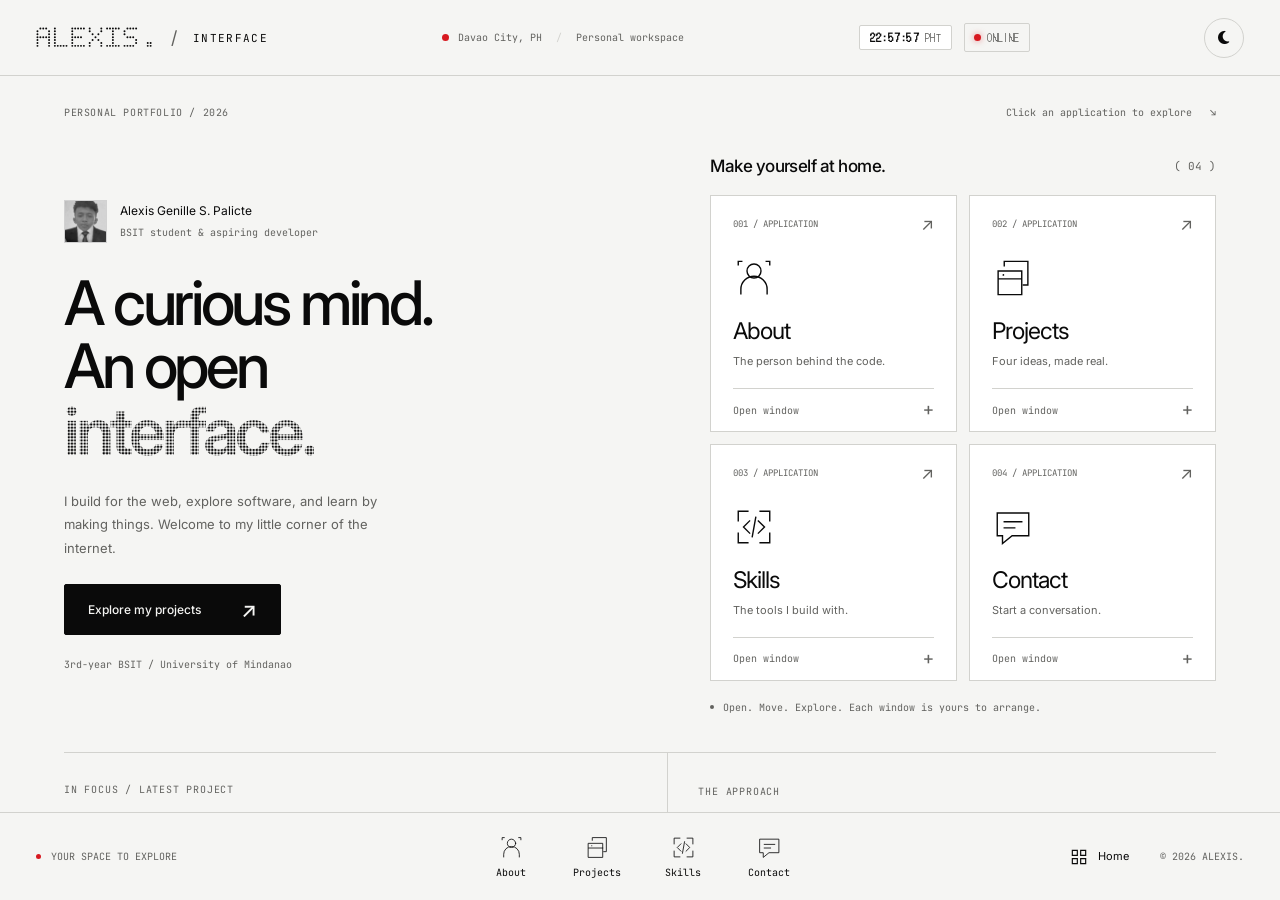
==== commit a5ab98b9: "Keep portfolio navigation inside application windows" ====
--- a/index.html
+++ b/index.html
@@ -23,10 +23,10 @@
   <meta name="twitter:description" content="3rd-Year BSIT Student at the University of Mindanao.">
   <meta name="twitter:image" content="2x2.jpg">
 
-  <!-- Google Fonts: JetBrains Mono / Inter -->
+  <!-- Google Fonts: JetBrains Mono / Inter / DotGothic16 -->
   <link rel="preconnect" href="https://fonts.googleapis.com">
   <link rel="preconnect" href="https://fonts.gstatic.com" crossorigin>
-  <link href="https://fonts.googleapis.com/css2?family=JetBrains+Mono:wght@400;500;600;700;800&family=Inter:wght@400;500;600;700;800&display=swap" rel="stylesheet">
+  <link href="https://fonts.googleapis.com/css2?family=DotGothic16&family=JetBrains+Mono:wght@400;500;600;700;800&family=Inter:wght@400;500;600;700;800&display=swap" rel="stylesheet">
 
   <!-- Font Awesome 6 (Free) -->
   <link rel="stylesheet" href="https://cdnjs.cloudflare.com/ajax/libs/font-awesome/6.5.2/css/all.min.css">
@@ -49,18 +49,27 @@
 
   <!-- Main Stylesheet -->
   <link rel="stylesheet" href="style.css?v=20261020">
-  <link rel="stylesheet" href="interface.css?v=20261020">
+  <link rel="stylesheet" href="interface.css?v=20261020-popups">
 </head>
 
 <body class="interface-page">
-  <a href="#main" class="skip-link">Skip to main content</a>
+  <button type="button" class="skip-link" data-focus-workspace>Skip to main content</button>
   <header class="interface-header">
-    <div class="interface-brand"><a href="index.html" class="nav-logo" aria-label="Alexis — Home"><svg class="wordmark" viewBox="0 0 41 7" aria-hidden="true" focusable="false" fill="currentColor"><circle cx="1.5" cy="0.5" r=".34"/><circle cx="2.5" cy="0.5" r=".34"/><circle cx="3.5" cy="0.5" r=".34"/><circle cx="0.5" cy="1.5" r=".34"/><circle cx="4.5" cy="1.5" r=".34"/><circle cx="0.5" cy="2.5" r=".34"/><circle cx="4.5" cy="2.5" r=".34"/><circle cx="0.5" cy="3.5" r=".34"/><circle cx="1.5" cy="3.5" r=".34"/><circle cx="2.5" cy="3.5" r=".34"/><circle cx="3.5" cy="3.5" r=".34"/><circle cx="4.5" cy="3.5" r=".34"/><circle cx="0.5" cy="4.5" r=".34"/><circle cx="4.5" cy="4.5" r=".34"/><circle cx="0.5" cy="5.5" r=".34"/><circle cx="4.5" cy="5.5" r=".34"/><circle cx="0.5" cy="6.5" r=".34"/><circle cx="4.5" cy="6.5" r=".34"/><circle cx="6.5" cy="0.5" r=".34"/><circle cx="6.5" cy="1.5" r=".34"/><circle cx="6.5" cy="2.5" r=".34"/><circle cx="6.5" cy="3.5" r=".34"/><circle cx="6.5" cy="4.5" r=".34"/><circle cx="6.5" cy="5.5" r=".34"/><circle cx="6.5" cy="6.5" r=".34"/><circle cx="7.5" cy="6.5" r=".34"/><circle cx="8.5" cy="6.5" r=".34"/><circle cx="9.5" cy="6.5" r=".34"/><circle cx="10.5" cy="6.5" r=".34"/><circle cx="12.5" cy="0.5" r=".34"/><circle cx="13.5" cy="0.5" r=".34"/><circle cx="14.5" cy="0.5" r=".34"/><circle cx="15.5" cy="0.5" r=".34"/><circle cx="16.5" cy="0.5" r=".34"/><circle cx="12.5" cy="1.5" r=".34"/><circle cx="12.5" cy="2.5" r=".34"/><circle cx="12.5" cy="3.5" r=".34"/><circle cx="13.5" cy="3.5" r=".34"/><circle cx="14.5" cy="3.5" r=".34"/><circle cx="15.5" cy="3.5" r=".34"/><circle cx="12.5" cy="4.5" r=".34"/><circle cx="12.5" cy="5.5" r=".34"/><circle cx="12.5" cy="6.5" r=".34"/><circle cx="13.5" cy="6.5" r=".34"/><circle cx="14.5" cy="6.5" r=".34"/><circle cx="15.5" cy="6.5" r=".34"/><circle cx="16.5" cy="6.5" r=".34"/><circle cx="18.5" cy="0.5" r=".34"/><circle cx="22.5" cy="0.5" r=".34"/><circle cx="18.5" cy="1.5" r=".34"/><circle cx="22.5" cy="1.5" r=".34"/><circle cx="19.5" cy="2.5" r=".34"/><circle cx="21.5" cy="2.5" r=".34"/><circle cx="20.5" cy="3.5" r=".34"/><circle cx="19.5" cy="4.5" r=".34"/><circle cx="21.5" cy="4.5" r=".34"/><circle cx="18.5" cy="5.5" r=".34"/><circle cx="22.5" cy="5.5" r=".34"/><circle cx="18.5" cy="6.5" r=".34"/><circle cx="22.5" cy="6.5" r=".34"/><circle cx="24.5" cy="0.5" r=".34"/><circle cx="25.5" cy="0.5" r=".34"/><circle cx="26.5" cy="0.5" r=".34"/><circle cx="27.5" cy="0.5" r=".34"/><circle cx="28.5" cy="0.5" r=".34"/><circle cx="26.5" cy="1.5" r=".34"/><circle cx="26.5" cy="2.5" r=".34"/><circle cx="26.5" cy="3.5" r=".34"/><circle cx="26.5" cy="4.5" r=".34"/><circle cx="26.5" cy="5.5" r=".34"/><circle cx="24.5" cy="6.5" r=".34"/><circle cx="25.5" cy="6.5" r=".34"/><circle cx="26.5" cy="6.5" r=".34"/><circle cx="27.5" cy="6.5" r=".34"/><circle cx="28.5" cy="6.5" r=".34"/><circle cx="31.5" cy="0.5" r=".34"/><circle cx="32.5" cy="0.5" r=".34"/><circle cx="33.5" cy="0.5" r=".34"/><circle cx="34.5" cy="0.5" r=".34"/><circle cx="30.5" cy="1.5" r=".34"/><circle cx="30.5" cy="2.5" r=".34"/><circle cx="31.5" cy="3.5" r=".34"/><circle cx="32.5" cy="3.5" r=".34"/><circle cx="33.5" cy="3.5" r=".34"/><circle cx="34.5" cy="4.5" r=".34"/><circle cx="34.5" cy="5.5" r=".34"/><circle cx="30.5" cy="6.5" r=".34"/><circle cx="31.5" cy="6.5" r=".34"/><circle cx="32.5" cy="6.5" r=".34"/><circle cx="33.5" cy="6.5" r=".34"/><circle cx="38.5" cy="5.5" r=".34"/><circle cx="39.5" cy="5.5" r=".34"/><circle cx="38.5" cy="6.5" r=".34"/><circle cx="39.5" cy="6.5" r=".34"/></svg></a><span class="interface-brand__divider" aria-hidden="true">/</span><span class="interface-brand__name">INTERFACE</span></div>
+    <div class="interface-brand"><button type="button" class="nav-logo" data-interface-home aria-label="Alexis — Home"><svg class="wordmark" viewBox="0 0 41 7" aria-hidden="true" focusable="false" fill="currentColor"><circle cx="1.5" cy="0.5" r=".34"/><circle cx="2.5" cy="0.5" r=".34"/><circle cx="3.5" cy="0.5" r=".34"/><circle cx="0.5" cy="1.5" r=".34"/><circle cx="4.5" cy="1.5" r=".34"/><circle cx="0.5" cy="2.5" r=".34"/><circle cx="4.5" cy="2.5" r=".34"/><circle cx="0.5" cy="3.5" r=".34"/><circle cx="1.5" cy="3.5" r=".34"/><circle cx="2.5" cy="3.5" r=".34"/><circle cx="3.5" cy="3.5" r=".34"/><circle cx="4.5" cy="3.5" r=".34"/><circle cx="0.5" cy="4.5" r=".34"/><circle cx="4.5" cy="4.5" r=".34"/><circle cx="0.5" cy="5.5" r=".34"/><circle cx="4.5" cy="5.5" r=".34"/><circle cx="0.5" cy="6.5" r=".34"/><circle cx="4.5" cy="6.5" r=".34"/><circle cx="6.5" cy="0.5" r=".34"/><circle cx="6.5" cy="1.5" r=".34"/><circle cx="6.5" cy="2.5" r=".34"/><circle cx="6.5" cy="3.5" r=".34"/><circle cx="6.5" cy="4.5" r=".34"/><circle cx="6.5" cy="5.5" r=".34"/><circle cx="6.5" cy="6.5" r=".34"/><circle cx="7.5" cy="6.5" r=".34"/><circle cx="8.5" cy="6.5" r=".34"/><circle cx="9.5" cy="6.5" r=".34"/><circle cx="10.5" cy="6.5" r=".34"/><circle cx="12.5" cy="0.5" r=".34"/><circle cx="13.5" cy="0.5" r=".34"/><circle cx="14.5" cy="0.5" r=".34"/><circle cx="15.5" cy="0.5" r=".34"/><circle cx="16.5" cy="0.5" r=".34"/><circle cx="12.5" cy="1.5" r=".34"/><circle cx="12.5" cy="2.5" r=".34"/><circle cx="12.5" cy="3.5" r=".34"/><circle cx="13.5" cy="3.5" r=".34"/><circle cx="14.5" cy="3.5" r=".34"/><circle cx="15.5" cy="3.5" r=".34"/><circle cx="12.5" cy="4.5" r=".34"/><circle cx="12.5" cy="5.5" r=".34"/><circle cx="12.5" cy="6.5" r=".34"/><circle cx="13.5" cy="6.5" r=".34"/><circle cx="14.5" cy="6.5" r=".34"/><circle cx="15.5" cy="6.5" r=".34"/><circle cx="16.5" cy="6.5" r=".34"/><circle cx="18.5" cy="0.5" r=".34"/><circle cx="22.5" cy="0.5" r=".34"/><circle cx="18.5" cy="1.5" r=".34"/><circle cx="22.5" cy="1.5" r=".34"/><circle cx="19.5" cy="2.5" r=".34"/><circle cx="21.5" cy="2.5" r=".34"/><circle cx="20.5" cy="3.5" r=".34"/><circle cx="19.5" cy="4.5" r=".34"/><circle cx="21.5" cy="4.5" r=".34"/><circle cx="18.5" cy="5.5" r=".34"/><circle cx="22.5" cy="5.5" r=".34"/><circle cx="18.5" cy="6.5" r=".34"/><circle cx="22.5" cy="6.5" r=".34"/><circle cx="24.5" cy="0.5" r=".34"/><circle cx="25.5" cy="0.5" r=".34"/><circle cx="26.5" cy="0.5" r=".34"/><circle cx="27.5" cy="0.5" r=".34"/><circle cx="28.5" cy="0.5" r=".34"/><circle cx="26.5" cy="1.5" r=".34"/><circle cx="26.5" cy="2.5" r=".34"/><circle cx="26.5" cy="3.5" r=".34"/><circle cx="26.5" cy="4.5" r=".34"/><circle cx="26.5" cy="5.5" r=".34"/><circle cx="24.5" cy="6.5" r=".34"/><circle cx="25.5" cy="6.5" r=".34"/><circle cx="26.5" cy="6.5" r=".34"/><circle cx="27.5" cy="6.5" r=".34"/><circle cx="28.5" cy="6.5" r=".34"/><circle cx="31.5" cy="0.5" r=".34"/><circle cx="32.5" cy="0.5" r=".34"/><circle cx="33.5" cy="0.5" r=".34"/><circle cx="34.5" cy="0.5" r=".34"/><circle cx="30.5" cy="1.5" r=".34"/><circle cx="30.5" cy="2.5" r=".34"/><circle cx="31.5" cy="3.5" r=".34"/><circle cx="32.5" cy="3.5" r=".34"/><circle cx="33.5" cy="3.5" r=".34"/><circle cx="34.5" cy="4.5" r=".34"/><circle cx="34.5" cy="5.5" r=".34"/><circle cx="30.5" cy="6.5" r=".34"/><circle cx="31.5" cy="6.5" r=".34"/><circle cx="32.5" cy="6.5" r=".34"/><circle cx="33.5" cy="6.5" r=".34"/><circle cx="38.5" cy="5.5" r=".34"/><circle cx="39.5" cy="5.5" r=".34"/><circle cx="38.5" cy="6.5" r=".34"/><circle cx="39.5" cy="6.5" r=".34"/></svg></button><span class="interface-brand__divider" aria-hidden="true">/</span><span class="interface-brand__name">INTERFACE</span></div>
     <div class="interface-location"><span class="signal-dot" aria-hidden="true"></span>Davao City, PH <span class="interface-location__separator">/</span> Personal workspace</div>
-    <nav class="interface-navigation" aria-label="Portfolio navigation"><a href="about.html">Reading view <span aria-hidden="true">↗</span></a><a href="game.html">Playground <span aria-hidden="true">↗</span></a><button class="theme-toggle" id="themeToggle" type="button" aria-label="Switch to dark mode" title="Change theme"><i class="fa-solid fa-moon" aria-hidden="true"></i></button></nav>
+    <div class="interface-status" aria-label="System status">
+      <div class="interface-clock" id="liveClock" aria-label="System clock">
+        <span class="clock-time font-dot">00:00:00</span>
+        <span class="clock-zone font-dot">PHT</span>
+      </div>
+      <div class="status-badge"><span class="signal-dot signal-dot--active" aria-hidden="true"></span><span class="font-dot">ONLINE</span></div>
+    </div>
+    <nav class="interface-navigation" aria-label="Portfolio navigation">
+      <button class="theme-toggle" id="themeToggle" type="button" aria-label="Switch to dark mode" title="Change theme"><i class="fa-solid fa-moon" aria-hidden="true"></i></button>
+    </nav>
   </header>
 
-  <main class="interface-workspace" id="main">
+  <main class="interface-workspace" id="main" tabindex="-1">
     <div class="interface-home" id="interfaceHome">
       <div class="workspace-meta"><span>PERSONAL PORTFOLIO / 2026</span><span class="workspace-hint">Click an application to explore <span aria-hidden="true">↘</span></span></div>
       <div class="workspace-grid">
@@ -68,54 +77,236 @@
           <div class="profile-chip"><img src="2x2.jpg" width="720" height="720" alt="" fetchpriority="high"><div><p>Alexis Genille S. Palicte</p><span>BSIT student &amp; aspiring developer</span></div></div>
           <h1 id="interfaceTitle">A curious mind.<br>An open<br><span class="dot-text">interface.</span></h1>
           <p class="workspace-description">I build for the web, explore software, and learn by making things. Welcome to my little corner of the internet.</p>
-          <a href="about.html#projects" data-open-app="projects" class="btn btn--primary">Explore my projects <span aria-hidden="true">↗</span></a>
+          <button type="button" data-open-app="projects" class="btn btn--primary">Explore my projects <span aria-hidden="true">↗</span></button>
           <p class="workspace-education">3rd-year BSIT / University of Mindanao</p>
         </section>
         <section class="application-launcher" aria-labelledby="launcherTitle">
           <div class="launcher-heading"><h2 id="launcherTitle">Make yourself at home.</h2><span>( 04 )</span></div>
-          <nav class="app-grid" aria-label="Portfolio applications"><a class="app-tile" href="about.html#profile" data-open-app="about">
+          <nav class="app-grid" aria-label="Portfolio applications"><button type="button" class="app-tile" data-open-app="about">
   <span class="app-tile__top"><span>001 / APPLICATION</span><span class="app-tile__arrow" aria-hidden="true">↗</span></span>
   <svg viewBox="0 0 48 48" class="app-icon" fill="none" stroke="currentColor" stroke-width="1.6" stroke-linecap="square" stroke-linejoin="miter" aria-hidden="true"><circle cx="24" cy="16" r="8"/><path d="M9 42v-5a15 15 0 0 1 30 0v5M6 9V5h4M38 5h4v4"/></svg><span class="app-tile__name">About</span><span class="app-tile__description">The person behind the code.</span>
   <span class="app-tile__state">Open window <span aria-hidden="true">+</span></span>
-</a>
-<a class="app-tile" href="about.html#projects" data-open-app="projects">
+</button>
+<button type="button" class="app-tile" data-open-app="projects">
   <span class="app-tile__top"><span>002 / APPLICATION</span><span class="app-tile__arrow" aria-hidden="true">↗</span></span>
   <svg viewBox="0 0 48 48" class="app-icon" fill="none" stroke="currentColor" stroke-width="1.6" stroke-linecap="square" stroke-linejoin="miter" aria-hidden="true"><path d="M7 16h27v27H7zM14 10V5h27v27h-5M7 25h27"/><circle cx="13" cy="20.5" r="1" fill="currentColor" stroke="none"/></svg><span class="app-tile__name">Projects</span><span class="app-tile__description">Four ideas, made real.</span>
   <span class="app-tile__state">Open window <span aria-hidden="true">+</span></span>
-</a>
-<a class="app-tile" href="about.html#toolkit" data-open-app="skills">
+</button>
+<button type="button" class="app-tile" data-open-app="skills">
   <span class="app-tile__top"><span>003 / APPLICATION</span><span class="app-tile__arrow" aria-hidden="true">↗</span></span>
   <svg viewBox="0 0 48 48" class="app-icon" fill="none" stroke="currentColor" stroke-width="1.6" stroke-linecap="square" stroke-linejoin="miter" aria-hidden="true"><path d="M6 17V6h11M31 6h11v11M42 31v11H31M17 42H6V31"/><path d="m19 17-7 7 7 7m10-14 7 7-7 7M26 13l-4 22"/></svg><span class="app-tile__name">Skills</span><span class="app-tile__description">The tools I build with.</span>
   <span class="app-tile__state">Open window <span aria-hidden="true">+</span></span>
-</a>
-<a class="app-tile" href="about.html#contact" data-open-app="contact">
+</button>
+<button type="button" class="app-tile" data-open-app="contact">
   <span class="app-tile__top"><span>004 / APPLICATION</span><span class="app-tile__arrow" aria-hidden="true">↗</span></span>
   <svg viewBox="0 0 48 48" class="app-icon" fill="none" stroke="currentColor" stroke-width="1.6" stroke-linecap="square" stroke-linejoin="miter" aria-hidden="true"><path d="M6 8h36v26H23L12 43v-9H6zM14 18h20M14 25h12"/></svg><span class="app-tile__name">Contact</span><span class="app-tile__description">Start a conversation.</span>
   <span class="app-tile__state">Open window <span aria-hidden="true">+</span></span>
-</a></nav>
+</button></nav>
           <p class="launcher-help"><span class="signal-dot" aria-hidden="true"></span><span class="desktop-help">Open. Move. Explore. Each window is yours to arrange.</span><span class="mobile-help">Tap an app to explore. Return here whenever you like.</span></p>
         </section>
       </div>
       <div class="workspace-notes">
-        <a class="workspace-latest" href="about.html#projects" data-open-app="projects" data-project="0"><span class="micro-label">IN FOCUS / LATEST PROJECT</span><strong>Veritas Core</strong><span>College demo <span aria-hidden="true">↗</span></span></a>
+        <button type="button" class="workspace-latest" data-open-app="projects" data-project="0"><span class="micro-label">IN FOCUS / LATEST PROJECT</span><strong>Veritas Core</strong><span>College demo <span aria-hidden="true">↗</span></span></button>
         <div class="workspace-principle"><span class="micro-label">THE APPROACH</span><p>Thoughtful code.<br>Useful experiences.</p><svg viewBox="0 0 80 40" fill="currentColor" aria-hidden="true"><circle cx="8" cy="8" r="3"/><circle cx="24" cy="8" r="3"/><circle cx="40" cy="8" r="3"/><circle cx="56" cy="8" r="3"/><circle cx="72" cy="8" r="3"/><circle cx="8" cy="24" r="3"/><circle cx="24" cy="24" r="3"/><circle cx="40" cy="24" r="3"/><circle cx="56" cy="24" r="3"/><circle cx="72" cy="24" r="3"/></svg></div>
       </div>
-      <div class="workspace-links"><a href="about.html">Prefer a page? Read the portfolio ?</a><a href="game.html">Take a break. Visit the playground ?</a></div>
-      <noscript><p class="no-script-note">The application interface uses JavaScript. <a href="about.html">Read the full portfolio</a>, or use any application link above to go directly to that section.</p></noscript>
+      <div class="workspace-telemetry" aria-label="System telemetry">
+        <span><span class="signal-dot signal-dot--active" aria-hidden="true"></span>NOTHING OS INSPIRED INTERFACE // SINGLE-PAGE ONLY</span>
+        <span>LOCATION // 07.07° N, 125.61° E // DAVAO CITY, PH</span>
+        <span>BUILD // HTML5 • CSS3 • JAVASCRIPT • ZERO RUNTIME DEPENDENCIES</span>
+      </div>
+      <noscript><p class="no-script-note">Enable JavaScript to explore About, Projects, Skills, and Contact in this interface.</p></noscript>
     </div>
     <div class="window-layer" id="windowLayer" aria-label="Open portfolio windows"></div>
+
+    <!-- Embedded Single-Page Portfolio Templates -->
+    <template id="template-about">
+      <div class="about-bio">
+        <div class="about-bio__text">
+          <p class="micro-label">001 / PROFILE SPECIFICATION</p>
+          <h2>Hi, I'm <span>Alexis Genille S. Palicte</span></h2>
+          <p class="about-bio__lead"><strong>3rd-Year BSIT Student | Aspiring Web Developer</strong></p>
+          <p>I'm a 3rd-year Bachelor of Science in Information Technology (BSIT) student at the University of Mindanao in Davao City, Philippines, with a growing passion for web development, software development, and technology.</p>
+          <p>I enjoy transforming ideas into functional, efficient, and user-friendly digital solutions. Through academic projects and hands-on experience, I've been developing my skills in programming, system development, database management, and interface design.</p>
+          <p>I'm constantly exploring new technologies, improving my problem-solving abilities, and challenging myself to build better applications. I believe that great software should not only work well but also provide meaningful experiences for its users.</p>
+          <p>As an aspiring developer, my goal is to continue growing, gain real-world experience, collaborate on meaningful projects, and create innovative solutions that make everyday tasks easier for people and businesses.</p>
+          <div class="cta-btns">
+            <button type="button" data-open-app="projects" class="btn btn--primary">See my projects <span aria-hidden="true">↗</span></button>
+            <a href="https://www.linkedin.com/in/alexis-genille-palicte-8194b232a" target="_blank" rel="noopener noreferrer" class="btn btn--outline">Connect on LinkedIn <span aria-hidden="true">↗</span></a>
+          </div>
+        </div>
+        <div class="about-bio__img-wrap">
+          <img src="2x2.jpg" alt="Profile photo of Alexis Genille S. Palicte" class="about-bio__img" width="720" height="720" loading="eager">
+          <p class="about-photo-caption">Alexis Palicte <span>Student &amp; developer</span></p>
+        </div>
+      </div>
+      <div class="info-cards">
+        <article class="info-card">
+          <span class="info-card__num font-dot">01</span>
+          <h3>Education</h3>
+          <p>BS Information Technology, 3rd Year</p>
+        </article>
+        <article class="info-card">
+          <span class="info-card__num font-dot">02</span>
+          <h3>University</h3>
+          <p>University of Mindanao</p>
+        </article>
+        <article class="info-card">
+          <span class="info-card__num font-dot">03</span>
+          <h3>Location</h3>
+          <p>Davao City, Philippines</p>
+        </article>
+      </div>
+    </template>
+
+    <template id="template-projects">
+      <div class="projects-grid">
+        <article class="project-card project-card--veritas" id="veritas-core">
+          <div class="project-card__cover" aria-hidden="true"><span>VERITAS<br><strong>CORE</strong></span><span class="project-card__cover-caption">01 / Web application<br>College demo</span></div>
+          <div class="project-card__body">
+            <p class="project-card__eyebrow">01 / Latest project</p>
+            <h3><a href="https://veritas-core-college-demo.onrender.com/" target="_blank" rel="noopener noreferrer">Veritas Core &mdash; College Demo <span aria-hidden="true">↗</span></a></h3>
+            <p>My latest web project: Veritas Core. Explore the college demo through the hosted application.</p>
+            <div class="project-tags"><span class="project-tag">Web Application</span><span class="project-tag project-tag--accent">College Demo</span></div>
+            <a class="project-card__link" href="https://veritas-core-college-demo.onrender.com/" target="_blank" rel="noopener noreferrer">Live Demo <span aria-hidden="true">↗</span></a>
+          </div>
+        </article>
+
+        <article class="project-card project-card--featured" id="dormihub">
+          <figure class="project-preview"><img src="Screenshot 2026-08-04 190849.png" alt="Screenshot of the DormiHub Dormitory Management System interface" class="project-card__img" width="1910" height="860" loading="eager"></figure>
+          <div class="project-card__body">
+            <p class="project-card__eyebrow">02 / Featured project</p>
+            <h3><a href="https://dormihub.onrender.com/" target="_blank" rel="noopener noreferrer">DormiHub – Dormitory Management System <span aria-hidden="true">↗</span></a></h3>
+            <p>A Laravel platform for dormitory room tracking, resident applications, and maintenance requests. Role-based dashboards give admins, staff, and residents the tools they need, from managing rooms and pricing to browsing availability.</p>
+            <div class="project-tags">
+              <span class="project-tag">Laravel</span>
+              <span class="project-tag">Full-Stack</span>
+              <span class="project-tag">MySQL</span>
+              <span class="project-tag">MVC</span>
+            </div>
+            <a class="project-card__link" href="https://dormihub.onrender.com/" target="_blank" rel="noopener noreferrer" aria-label="DormiHub live demo (opens in a new tab)">Live Demo <span aria-hidden="true">↗</span></a>
+          </div>
+        </article>
+
+        <article class="project-card" id="pos-system">
+          <div class="project-card__icon" aria-hidden="true"><span>03 / Desktop software</span><strong class="dot-text font-dot">POS.</strong><span>Python × PyQt</span></div>
+          <div class="project-card__body">
+            <p class="project-card__eyebrow">03 / Academic System</p>
+            <h3>POS Computer Parts and Services System</h3>
+            <p>A comprehensive Point of Sale system built with Python and PyQt for managing computer hardware inventory, sales transactions, customer data, and service tracking with real-time reporting capabilities.</p>
+            <div class="project-tags">
+              <span class="project-tag">Python</span>
+              <span class="project-tag">PyQt</span>
+              <span class="project-tag">MySQL</span>
+              <span class="project-tag">Inventory</span>
+            </div>
+          </div>
+        </article>
+
+        <article class="project-card" id="portfolio-website">
+          <div class="project-card__icon" aria-hidden="true"><span>04 / Single-Page System</span><strong class="dot-text font-dot">ALEXIS.</strong><span>HTML / CSS / JavaScript</span></div>
+          <div class="project-card__body">
+            <p class="project-card__eyebrow">04 / Portfolio System</p>
+            <h3>Personal Portfolio Website</h3>
+            <p>A modern, responsive single-page personal portfolio website inspired by Nothing OS, built with HTML, CSS, and JavaScript. Features a window management system with drag, minimize, maximize, and responsive mobile overlay.</p>
+            <div class="project-tags">
+              <span class="project-tag">HTML</span>
+              <span class="project-tag">CSS</span>
+              <span class="project-tag">JavaScript</span>
+              <span class="project-tag project-tag--accent">Nothing OS</span>
+            </div>
+          </div>
+        </article>
+      </div>
+    </template>
+
+    <template id="template-skills">
+      <div class="skills-grid">
+        <article class="skill-card">
+          <div class="skill-card__top">
+            <span class="skill-card__version font-dot">Web applications</span>
+          </div>
+          <h3>Laravel</h3>
+          <p>Building web applications with MVC architecture, database integration, and authentication.</p>
+        </article>
+
+        <article class="skill-card">
+          <div class="skill-card__top">
+            <span class="skill-card__version font-dot">Cross-platform</span>
+          </div>
+          <h3>Flutter / Dart</h3>
+          <p>Creating cross-platform applications with Dart and reusable UI widgets.</p>
+        </article>
+
+        <article class="skill-card">
+          <div class="skill-card__top">
+            <span class="skill-card__version font-dot">Structure</span>
+          </div>
+          <h3>HTML</h3>
+          <p>Building semantic, accessible, and well-structured web pages.</p>
+        </article>
+
+        <article class="skill-card">
+          <div class="skill-card__top">
+            <span class="skill-card__version font-dot">Design</span>
+          </div>
+          <h3>CSS</h3>
+          <p>Creating responsive layouts and modern, clean visual designs.</p>
+        </article>
+
+        <article class="skill-card">
+          <div class="skill-card__top">
+            <span class="skill-card__version font-dot">Applications</span>
+          </div>
+          <h3>Java</h3>
+          <p>Object-oriented programming and building desktop applications.</p>
+        </article>
+
+        <article class="skill-card">
+          <div class="skill-card__top">
+            <span class="skill-card__version font-dot">Foundations</span>
+          </div>
+          <h3>Networking</h3>
+          <p>Understanding network fundamentals, configuration, and security basics.</p>
+        </article>
+
+        <article class="skill-card">
+          <div class="skill-card__top">
+            <span class="skill-card__version font-dot">Desktop &amp; scripting</span>
+          </div>
+          <h3>Python / PyQt</h3>
+          <p>Developing applications and scripting with Python and PyQt.</p>
+        </article>
+      </div>
+    </template>
+
+    <template id="template-contact">
+      <div class="contact-grid">
+        <p class="micro-label">004 / TRANSMISSION CHANNELS</p>
+        <h2>Good things start<br>with a <span class="dot-text font-dot">conversation.</span></h2>
+        <div>
+          <p>Have a project in mind, something to share, or a new idea to explore? Let's talk.</p>
+          <a href="https://www.linkedin.com/in/alexis-genille-palicte-8194b232a" target="_blank" rel="noopener noreferrer" class="btn btn--primary">Connect on LinkedIn <span aria-hidden="true">↗</span></a>
+        </div>
+      </div>
+      <div class="contact-links">
+        <span>Direct channels</span>
+        <a href="https://github.com/Alexis20050" target="_blank" rel="noopener noreferrer">GitHub ↗</a>
+        <a href="https://www.facebook.com/kyrie.strong.3" target="_blank" rel="noopener noreferrer">Facebook ↗</a>
+        <a href="mailto:a.palicte.558276@umindanao.edu.ph">Email ↗</a>
+      </div>
+    </template>
   </main>
 
   <footer class="interface-dock" id="interfaceDock">
     <div class="dock-status"><span class="signal-dot" aria-hidden="true"></span><span id="windowCount">YOUR SPACE TO EXPLORE</span></div>
-    <nav class="dock-apps" aria-label="Application launcher"><a href="about.html#profile" class="dock-app" data-open-app="about" aria-label="Open About"><svg viewBox="0 0 48 48" class="app-icon" fill="none" stroke="currentColor" stroke-width="1.6" stroke-linecap="square" stroke-linejoin="miter" aria-hidden="true"><circle cx="24" cy="16" r="8"/><path d="M9 42v-5a15 15 0 0 1 30 0v5M6 9V5h4M38 5h4v4"/></svg><span>About</span><span class="dock-indicator" aria-hidden="true"></span></a>
-<a href="about.html#projects" class="dock-app" data-open-app="projects" aria-label="Open Projects"><svg viewBox="0 0 48 48" class="app-icon" fill="none" stroke="currentColor" stroke-width="1.6" stroke-linecap="square" stroke-linejoin="miter" aria-hidden="true"><path d="M7 16h27v27H7zM14 10V5h27v27h-5M7 25h27"/><circle cx="13" cy="20.5" r="1" fill="currentColor" stroke="none"/></svg><span>Projects</span><span class="dock-indicator" aria-hidden="true"></span></a>
-<a href="about.html#toolkit" class="dock-app" data-open-app="skills" aria-label="Open Skills"><svg viewBox="0 0 48 48" class="app-icon" fill="none" stroke="currentColor" stroke-width="1.6" stroke-linecap="square" stroke-linejoin="miter" aria-hidden="true"><path d="M6 17V6h11M31 6h11v11M42 31v11H31M17 42H6V31"/><path d="m19 17-7 7 7 7m10-14 7 7-7 7M26 13l-4 22"/></svg><span>Skills</span><span class="dock-indicator" aria-hidden="true"></span></a>
-<a href="about.html#contact" class="dock-app" data-open-app="contact" aria-label="Open Contact"><svg viewBox="0 0 48 48" class="app-icon" fill="none" stroke="currentColor" stroke-width="1.6" stroke-linecap="square" stroke-linejoin="miter" aria-hidden="true"><path d="M6 8h36v26H23L12 43v-9H6zM14 18h20M14 25h12"/></svg><span>Contact</span><span class="dock-indicator" aria-hidden="true"></span></a></nav>
-    <div class="dock-tools"><button type="button" id="showHome" class="home-control" hidden aria-label="Minimize all windows and show home"><svg viewBox="0 0 24 24" fill="none" stroke="currentColor" stroke-width="1.4" aria-hidden="true"><path d="M4 4h6v6H4zm10 0h6v6h-6zM4 14h6v6H4zm10 0h6v6h-6z"/></svg><span>Home</span></button><span class="dock-copyright">© 2026 ALEXIS.</span></div>
+    <nav class="dock-apps" aria-label="Application launcher"><button type="button" class="dock-app" data-open-app="about" aria-label="Open About"><svg viewBox="0 0 48 48" class="app-icon" fill="none" stroke="currentColor" stroke-width="1.6" stroke-linecap="square" stroke-linejoin="miter" aria-hidden="true"><circle cx="24" cy="16" r="8"/><path d="M9 42v-5a15 15 0 0 1 30 0v5M6 9V5h4M38 5h4v4"/></svg><span>About</span><span class="dock-indicator" aria-hidden="true"></span></button>
+<button type="button" class="dock-app" data-open-app="projects" aria-label="Open Projects"><svg viewBox="0 0 48 48" class="app-icon" fill="none" stroke="currentColor" stroke-width="1.6" stroke-linecap="square" stroke-linejoin="miter" aria-hidden="true"><path d="M7 16h27v27H7zM14 10V5h27v27h-5M7 25h27"/><circle cx="13" cy="20.5" r="1" fill="currentColor" stroke="none"/></svg><span>Projects</span><span class="dock-indicator" aria-hidden="true"></span></button>
+<button type="button" class="dock-app" data-open-app="skills" aria-label="Open Skills"><svg viewBox="0 0 48 48" class="app-icon" fill="none" stroke="currentColor" stroke-width="1.6" stroke-linecap="square" stroke-linejoin="miter" aria-hidden="true"><path d="M6 17V6h11M31 6h11v11M42 31v11H31M17 42H6V31"/><path d="m19 17-7 7 7 7m10-14 7 7-7 7M26 13l-4 22"/></svg><span>Skills</span><span class="dock-indicator" aria-hidden="true"></span></button>
+<button type="button" class="dock-app" data-open-app="contact" aria-label="Open Contact"><svg viewBox="0 0 48 48" class="app-icon" fill="none" stroke="currentColor" stroke-width="1.6" stroke-linecap="square" stroke-linejoin="miter" aria-hidden="true"><path d="M6 8h36v26H23L12 43v-9H6zM14 18h20M14 25h12"/></svg><span>Contact</span><span class="dock-indicator" aria-hidden="true"></span></button></nav>
+    <div class="dock-tools"><button type="button" id="showHome" data-interface-home class="home-control" hidden aria-label="Minimize all windows and show home"><svg viewBox="0 0 24 24" fill="none" stroke="currentColor" stroke-width="1.4" aria-hidden="true"><path d="M4 4h6v6H4zm10 0h6v6h-6zM4 14h6v6H4zm10 0h6v6h-6z"/></svg><span>Home</span></button><span class="dock-copyright">© 2026 ALEXIS.</span></div>
   </footer>
   <p id="interfaceStatus" class="sr-only" role="status" aria-live="polite" aria-atomic="true"></p>
   <script src="script.js?v=20261020"></script>
-  <script src="interface.js?v=20261020"></script>
+  <script src="interface.js?v=20261020-popups"></script>
 </body>
 </html>
--- a/style.css
+++ b/style.css
@@ -10,6 +10,7 @@
   --accent: #d71920;
   --font-main: 'Inter', Arial, sans-serif;
   --font-mono: 'JetBrains Mono', ui-monospace, monospace;
+  --font-dot: 'DotGothic16', 'JetBrains Mono', monospace;
   --nav-height: 88px;
   --ease: 180ms ease;
   color-scheme: light;
@@ -50,6 +51,7 @@
 @supports (background-clip: text) or (-webkit-background-clip: text) {
   .dot-text { background: radial-gradient(circle, currentColor 1.1px, transparent 1.35px) 0 0 / 3.2px 3.2px; -webkit-background-clip: text; background-clip: text; -webkit-text-fill-color: transparent; }
 }
+.font-dot { font-family: var(--font-dot); letter-spacing: .04em; }
 /* Navigation */
 .navbar { position: sticky; top: 0; z-index: 100; background: var(--bg); border-bottom: 1px solid var(--line); height: var(--nav-height); }
 .navbar__inner { display: flex; height: 100%; align-items: center; gap: 32px; }
--- a/interface.css
+++ b/interface.css
@@ -4,14 +4,20 @@
 .interface-header { display: flex; align-items: center; justify-content: space-between; gap: 24px; padding-inline: 36px; border-bottom: 1px solid var(--line); background: var(--bg); z-index: 3; }
 .interface-brand { display: flex; align-items: center; gap: 16px; }
 .interface-brand .nav-logo { margin: 0; }
+.interface-brand button.nav-logo { border: 0; background: transparent; padding: 0; color: inherit; }
+.interface-page .skip-link { border: 0; font: inherit; }
 .interface-brand .wordmark { width: 119px; }
 .interface-brand__divider { color: var(--muted); font-size: 18px; }
 .interface-brand__name { font: 11px var(--font-mono); letter-spacing: .12em; }
 .interface-location { display: flex; align-items: center; gap: 9px; font: 10px var(--font-mono); color: var(--muted); }
 .interface-location__separator { margin-inline: 5px; color: var(--line); }
-.interface-navigation { display: flex; gap: 24px; align-items: center; }
-.interface-navigation > a { display: flex; align-items: center; gap: 12px; min-height: 44px; font-size: 12px; }
-.interface-navigation > a:hover { text-decoration: underline; }
+.interface-status { display: flex; align-items: center; gap: 12px; }
+.interface-clock { display: flex; align-items: center; gap: 6px; font: 11px/1 var(--font-dot); color: var(--text); background: var(--surface); border: 1px solid var(--line); padding: 6px 10px; border-radius: 2px; letter-spacing: 0.08em; }
+.interface-clock .clock-time { font-weight: 600; }
+.interface-clock .clock-zone { color: var(--muted); font-size: 10px; }
+.status-badge { display: flex; align-items: center; gap: 6px; font: 10px var(--font-dot); color: var(--muted); border: 1px solid var(--line); padding: 6px 9px; border-radius: 2px; }
+.signal-dot--active { background: var(--accent); box-shadow: 0 0 6px rgba(215, 25, 32, 0.5); }
+.interface-navigation { display: flex; gap: 16px; align-items: center; }
 .interface-navigation .theme-toggle { width: 40px; height: 40px; }
 .interface-workspace { position: relative; min-height: 0; }
 .interface-home { height: 100%; overflow: auto; padding: 28px clamp(28px, 5vw, 80px) 30px; scrollbar-width: thin; }
@@ -33,7 +39,7 @@
 .launcher-heading h2 { font-size: 17px; letter-spacing: -.03em; }
 .launcher-heading > span { font: 11px var(--font-mono); color: var(--muted); }
 .app-grid { display: grid; grid-template-columns: 1fr 1fr; gap: 12px; }
-.app-tile { position: relative; display: flex; flex-direction: column; align-items: flex-start; min-width: 0; border: 1px solid var(--line); padding: 18px 22px 0; background: var(--surface); transition: border-color var(--ease), background var(--ease); }
+.app-tile { position: relative; display: flex; flex-direction: column; align-items: flex-start; min-width: 0; border: 1px solid var(--line); padding: 18px 22px 0; background: var(--surface); text-align: left; transition: border-color var(--ease), background var(--ease); }
 .app-tile__top { display: flex; align-items: center; justify-content: space-between; gap: 8px; width: 100%; color: var(--muted); font: 9px/1.6 var(--font-mono); }
 .app-tile__arrow { font: 17px var(--font-main); }
 .app-icon { width: 42px; height: 42px; flex-shrink: 0; }
@@ -49,7 +55,7 @@
 .launcher-help .signal-dot { background: var(--muted); width: 4px; height: 4px; }
 .mobile-help { display: none; }
 .workspace-notes { display: grid; grid-template-columns: 1.1fr 1fr; max-width: 1350px; margin: 0 auto; border-block: 1px solid var(--line); }
-.workspace-latest { display: grid; grid-template-columns: 1fr auto; align-items: center; gap: 10px 25px; padding: 23px 30px 23px 0; }
+.workspace-latest { display: grid; grid-template-columns: 1fr auto; align-items: center; gap: 10px 25px; padding: 23px 30px 23px 0; border: 0; background: transparent; text-align: left; }
 .workspace-latest .micro-label { grid-column: 1 / -1; color: var(--muted); font-size: 10px; }
 .workspace-latest strong { font-size: 22px; font-weight: 500; line-height: 1.2; letter-spacing: -.03em; }
 .workspace-latest > span:last-child { font: 11px var(--font-mono); color: var(--muted); }
@@ -59,16 +65,14 @@
 .workspace-principle p { font-size: 13px; line-height: 1.5; margin-top: 10px; }
 .workspace-principle > svg { width: 64px; height: 32px; position: absolute; right: 0; bottom: 27px; color: var(--muted); }
 .no-script-note { margin-top: 25px; font-size: 14px; }
-.no-script-note a { text-decoration: underline; }
-.workspace-links { display: flex; justify-content: space-between; gap: 15px; flex-wrap: wrap; max-width: 1350px; margin: 12px auto 0; font: 10px/1.6 var(--font-mono); color: var(--muted); }
-.workspace-links a { display: inline-flex; align-items: center; min-height: 44px; }
-.workspace-links a:hover { color: var(--text); text-decoration: underline; }
+.workspace-telemetry { display: flex; justify-content: space-between; align-items: center; gap: 15px; flex-wrap: wrap; max-width: 1350px; margin: 16px auto 0; font: 10px/1.6 var(--font-mono); color: var(--muted); border-top: 1px solid var(--line); padding-top: 14px; }
+.workspace-telemetry span { display: inline-flex; align-items: center; gap: 8px; }
 /* A flat application rail, always outside the windows' available area. */
 .interface-dock { display: grid; grid-template-columns: 1fr auto 1fr; gap: 20px; align-items: center; border-top: 1px solid var(--line); background: var(--bg); padding: 10px 36px; z-index: 3; }
 .dock-status { display: flex; align-items: center; gap: 10px; font: 10px/1.5 var(--font-mono); color: var(--muted); }
 .dock-status .signal-dot { width: 5px; height: 5px; }
 .dock-apps { display: flex; gap: 6px; }
-.dock-app { position: relative; display: flex; flex-direction: column; align-items: center; justify-content: center; gap: 6px; width: 80px; height: 64px; border: 1px solid transparent; font: 10px var(--font-mono); transition: background var(--ease); }
+.dock-app { position: relative; display: flex; flex-direction: column; align-items: center; justify-content: center; gap: 6px; width: 80px; height: 64px; padding: 0; border: 1px solid transparent; background: transparent; font: 10px var(--font-mono); transition: background var(--ease); }
 .dock-app .app-icon { width: 25px; height: 25px; }
 .dock-app:hover, .dock-app.is-current { background: var(--inset); }
 .dock-app.is-open { border-color: var(--line); }
@@ -90,18 +94,19 @@
 .is-maximized .window-header { cursor: default; }
 .window-signal { width: 6px; height: 6px; flex-shrink: 0; background: var(--muted); }
 .is-active .window-signal { background: var(--accent); }
-.window-title { font: 12px/1.5 var(--font-mono); text-transform: uppercase; letter-spacing: .04em; text-wrap: nowrap; }
+.window-title { font: 12px/1.5 var(--font-dot); text-transform: uppercase; letter-spacing: .06em; text-wrap: nowrap; }
 .window-title > span { color: var(--muted); }
 .window-title:focus-visible { outline: 2px solid var(--accent); outline-offset: 5px; }
 .window-move { margin-left: auto; background: transparent; border: 0; width: 44px; height: 44px; font-size: 24px; color: var(--muted); cursor: grab; }
 .window-controls { display: flex; align-self: stretch; margin-left: auto; }
-.window-controls button { display: grid; place-items: center; width: 44px; min-height: 44px; border: 0; border-left: 1px solid var(--line); background: transparent; font: 22px/1 var(--font-main); cursor: pointer; }
+.window-controls button { display: grid; place-items: center; width: 44px; min-height: 44px; border: 0; border-left: 1px solid var(--line); background: transparent; font: 20px/1 var(--font-mono); cursor: pointer; }
 .window-controls button:hover, .window-move:hover { background: var(--bg); }
 .window-controls [data-window-action='close']:hover { color: #fff; background: var(--accent); }
 .window-controls button:focus-visible { outline-offset: -5px; }
 .window-content { flex: 1; min-height: 0; overflow: auto; overscroll-behavior: contain; scrollbar-width: thin; padding: 28px; }
 .window-content:focus-visible, .project-detail:focus-visible { outline: 2px solid var(--accent); outline-offset: -4px; }
-.window-footer { display: flex; align-items: center; justify-content: space-between; gap: 15px; padding: 8px 18px; min-height: 40px; flex-shrink: 0; border-top: 1px solid var(--line); font: 10px/1.5 var(--font-mono); color: var(--muted); }
+.window-footer { display: flex; align-items: center; justify-content: space-between; gap: 15px; padding: 8px 18px; min-height: 40px; flex-shrink: 0; border-top: 1px solid var(--line); font: 10px/1.5 var(--font-dot); color: var(--muted); }
+.window-footer__status { display: inline-flex; align-items: center; gap: 6px; font: 10px var(--font-dot); }
 .window-footer > a { display: inline-flex; align-items: center; min-height: 28px; }
 .window-footer > a:hover { color: var(--text); text-decoration: underline; }
 .window-loading { color: var(--muted); font: 12px var(--font-mono); padding-block: 15px; }
@@ -129,9 +134,10 @@
 .app-window--contact .contact-grid .btn { min-height: 48px; font-size: 12px; }
 .app-window--contact .contact-links { margin-top: 28px; padding-top: 15px; gap: 20px; }
 .app-window--contact .contact-links > span { font-size: 10px; }
-.copy-profile { border-top: 1px solid var(--line); margin-top: 15px; padding-top: 12px; }
-.copy-button { background: transparent; border: 0; padding: 10px 0; min-height: 44px; font-size: 12px; text-decoration: underline; text-underline-offset: 4px; }
-.copy-feedback { min-height: 20px; font: 11px/1.6 var(--font-mono); color: var(--muted); }
+.copy-profile { display: flex; flex-wrap: wrap; gap: 10px; border-top: 1px solid var(--line); margin-top: 15px; padding-top: 14px; }
+.copy-button { background: var(--surface); border: 1px solid var(--line); padding: 8px 14px; min-height: 44px; font: 11px var(--font-mono); color: var(--text); border-radius: 2px; text-decoration: none; cursor: pointer; transition: background var(--ease), border-color var(--ease); }
+.copy-button:hover { background: var(--inset); border-color: var(--text); }
+.copy-feedback { flex-basis: 100%; min-height: 20px; font: 11px/1.6 var(--font-mono); color: var(--accent); }
 .copy-feedback input { width: 100%; min-height: 44px; background: var(--surface); color: var(--text); border: 1px solid var(--line); font: 12px var(--font-mono); padding: 8px; margin-top: 8px; }
 /* Project explorer: actual project assets and metadata, no generated screenshots. */
 .app-window--projects .window-content { padding: 0; overflow: hidden; }
@@ -181,6 +187,7 @@
 @media (max-width: 1100px) {
   .interface-header { padding-inline: 24px; }
   .interface-location { display: none; }
+  .status-badge { display: none; }
   .interface-home { padding-inline: 32px; }
   .workspace-grid { gap: 35px; grid-template-columns: 1fr 1fr; }
   .app-tile { padding-inline: 16px; }
@@ -209,6 +216,8 @@
   .interface-brand .wordmark { width: 92px; }
   .interface-brand__name { font-size: 9px; letter-spacing: .06em; }
   .interface-brand__divider { font-size: 14px; }
+  .interface-status { display: none; }
+  .workspace-telemetry { display: none; }
   .interface-navigation { gap: 12px; }
   .interface-navigation > a { font-size: 10px; gap: 5px; }
   .interface-navigation > a[href='game.html'] { display: none; }
